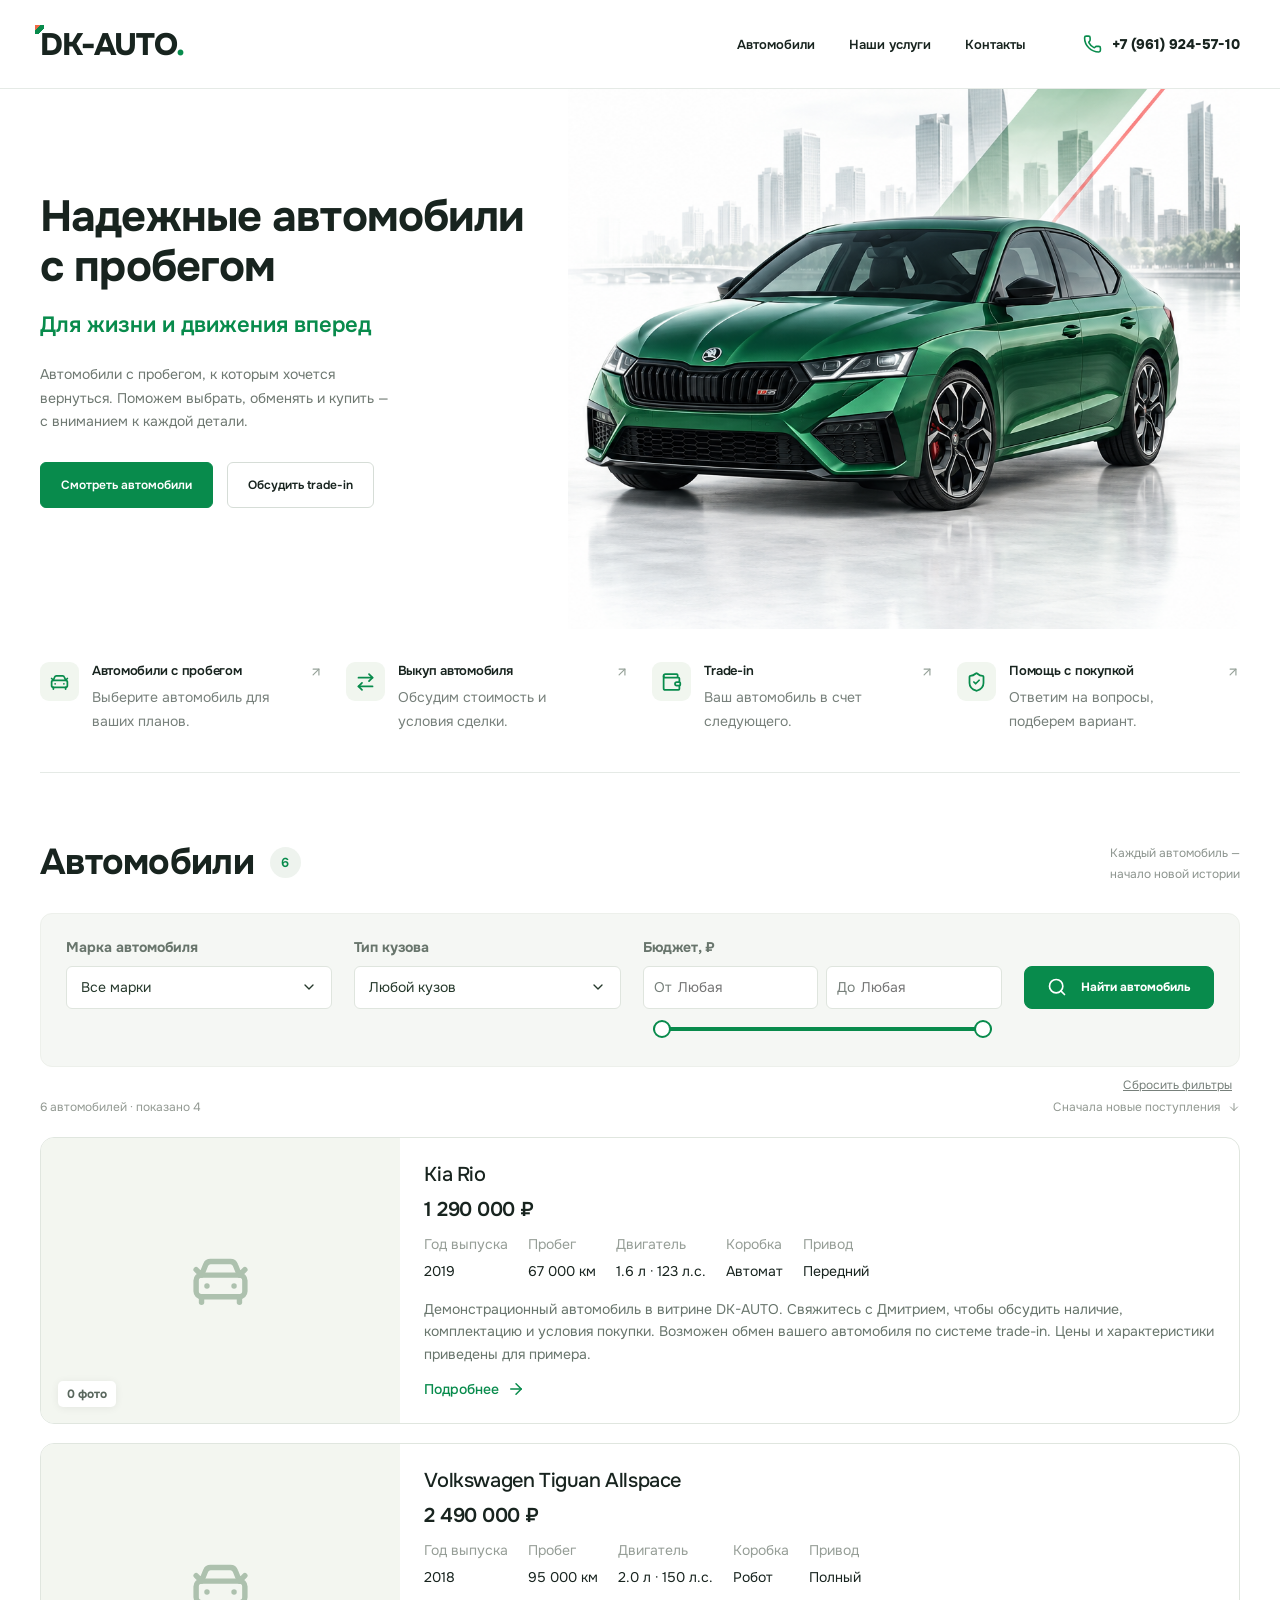
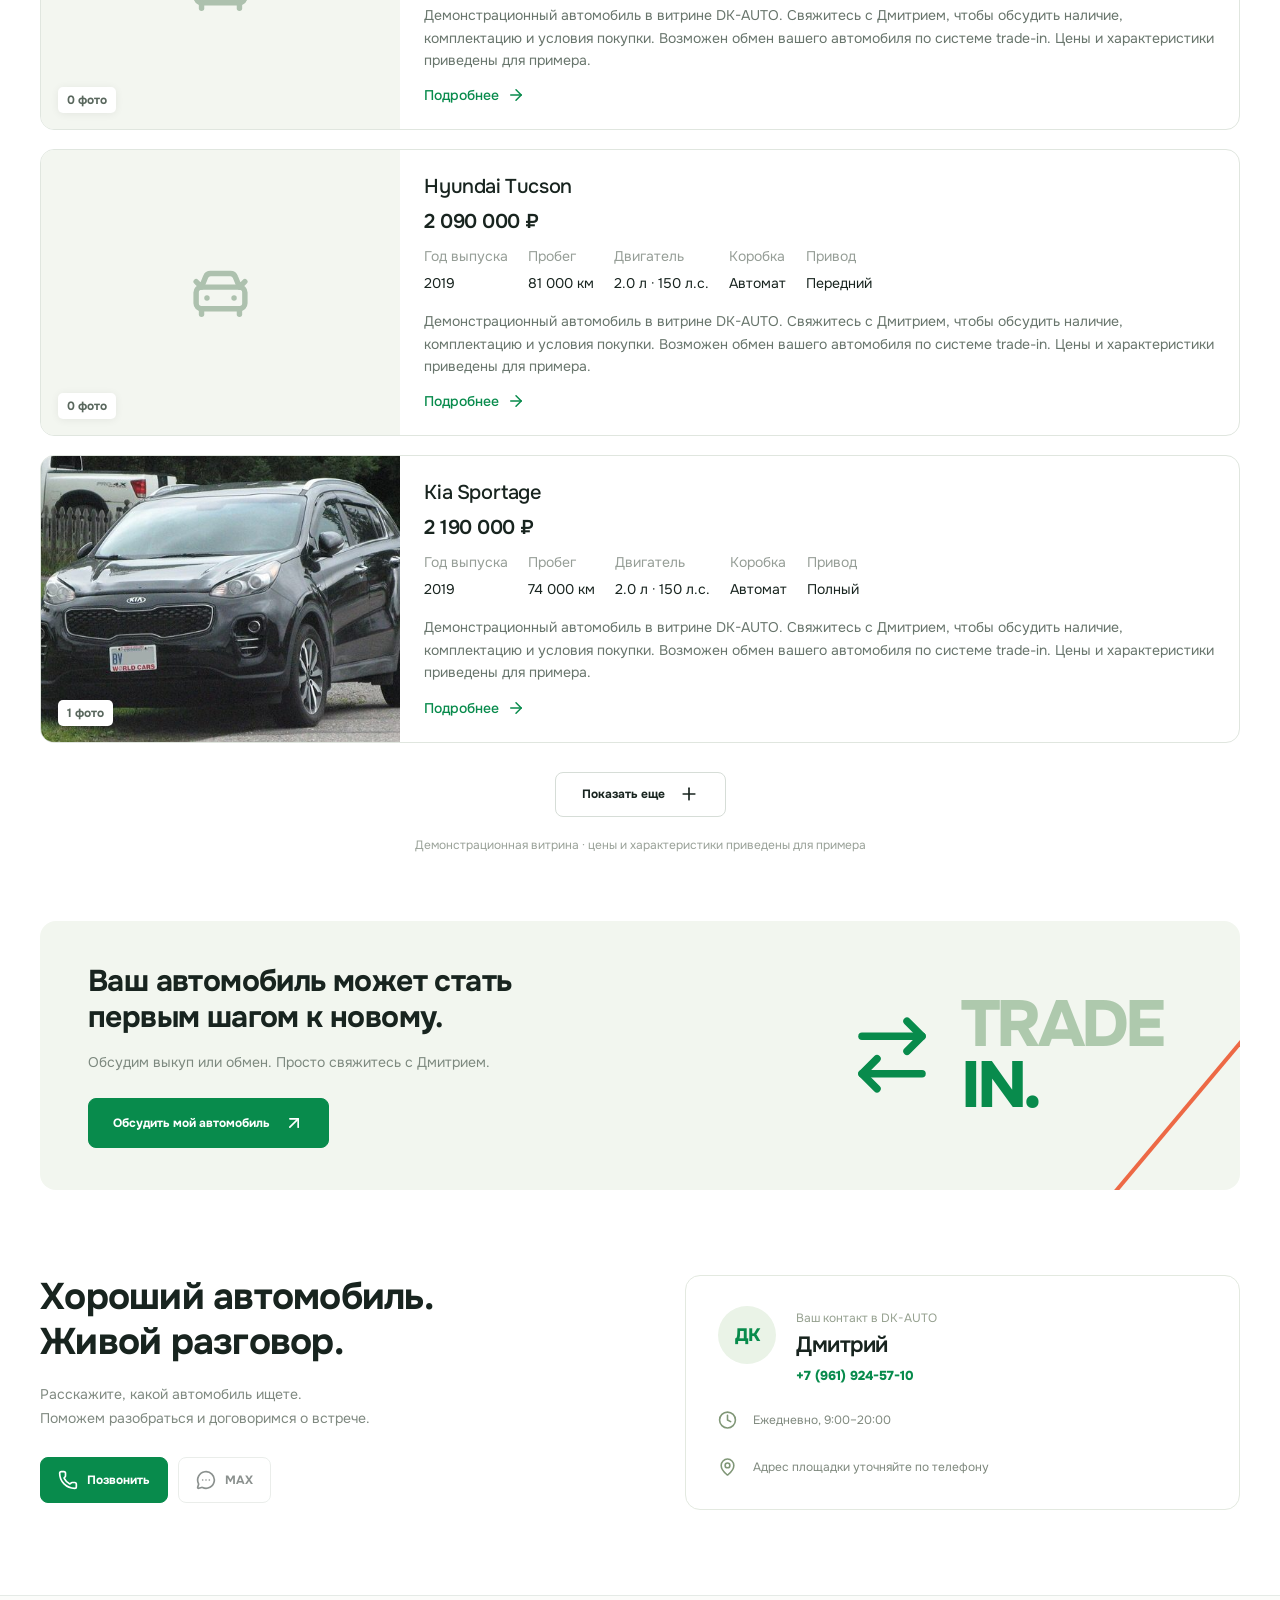
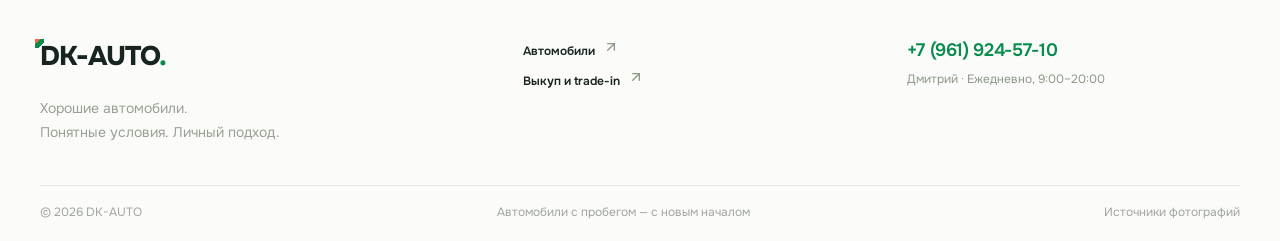
==== index.html @ eaa2db11 "Publish DK-AUTO static MVP" ====
<!doctype html>
<html lang="ru">
<head>
  <meta charset="utf-8"><meta name="viewport" content="width=device-width, initial-scale=1">
  <title>DK-AUTO — автомобили с пробегом</title>
  <meta name="description" content="DK-AUTO: автомобили с пробегом, выкуп и trade-in. Фотографии, характеристики и прямой контакт с продавцом.">
  
  <link rel="stylesheet" href="./static_css_site.css">
  <link rel="icon" href="./static_images_favicon.svg" type="image/svg+xml">
  <script src="./static_js_data.js"></script><script src="./static_js_app.js" defer></script>
</head>
<body>
  <header class="header"><div class="container header-inner">
    <a class="logo" href="./" aria-label="DK-AUTO — главная"><span class="logo-mark"></span>DK-AUTO<span class="logo-dot">.</span></a>
    <nav class="desktop-nav" aria-label="Основное меню"><a href="./#catalog">Автомобили</a><a href="./#services">Наши услуги</a><a href="./#contacts">Контакты</a></nav>
    <a class="header-phone" href="tel:+79619245710"><span data-icon="phone"></span><span>+7 (961) 924-57-10</span></a>
    <button class="icon-button menu-toggle" aria-label="Открыть меню" aria-expanded="false"><span data-icon="menu"></span></button>
  </div><nav class="mobile-nav" hidden><a href="./#catalog">Автомобили</a><a href="./#services">Наши услуги</a><a href="./#contacts">Контакты</a></nav></header>
  <div id="staff-bar"></div>
  <main id="app" aria-live="polite">
    <div class="loading-screen"><span class="spinner"></span>Подготавливаем витрину…</div>
  </main>
  
  <script id="page-state" type="application/json">{"unavailable": false}</script>
  <footer class="footer"><div class="container footer-top"><div><a class="logo" href="./"><span class="logo-mark"></span>DK-AUTO<span class="logo-dot">.</span></a><p>Хорошие автомобили.<br>Понятные условия. Личный подход.</p></div><div><a href="./#catalog">Автомобили <span data-icon="upRight"></span></a><a href="./#services">Выкуп и trade-in <span data-icon="upRight"></span></a></div><div><a class="footer-phone" href="tel:+79619245710">+7 (961) 924-57-10</a><span>Дмитрий · Ежедневно, 9:00–20:00</span></div></div><div class="container footer-bottom"><span>© 2026 DK-AUTO</span><span>Автомобили с пробегом — с новым началом</span><a href="./credits.html">Источники фотографий</a></div></footer>
  <dialog id="lightbox" aria-label="Просмотр фотографий"><button class="lightbox-close icon-button" aria-label="Закрыть"><span data-icon="close"></span></button><button class="lightbox-prev icon-button" aria-label="Предыдущая фотография"><span data-icon="left"></span></button><img alt="Фотография автомобиля"><button class="lightbox-next icon-button" aria-label="Следующая фотография"><span data-icon="arrow"></span></button><span class="lightbox-counter"></span></dialog>
  <div id="toast" role="status"></div>
</body></html>
---- static_css_site.css ----
@import url("https://fonts.googleapis.com/css2?family=Onest:wght@300;400;500;600;700;800&display=swap");
:root {
  --green: #088b4c;
  --green-dark: #076a3c;
  --ink: #18241f;
  --muted: #77807b;
  --line: #e5eae6;
  --orange: #ed6945;
  --light: #f5f7f4;
  --radius: 16px;
  font-family: Onest, Arial, sans-serif;
  color: var(--ink);
  font-synthesis: none;
}
* {
  box-sizing: border-box;
}
html {
  scroll-behavior: smooth;
  scroll-padding-top: 105px;
}
body {
  margin: 0;
  background: #fff;
}
button,
input,
textarea,
select {
  font: inherit;
}
button,
a,
input,
select,
textarea {
  -webkit-tap-highlight-color: transparent;
}
button {
  cursor: pointer;
}
a {
  color: inherit;
  text-decoration: none;
}
button:disabled {
  opacity: 0.5;
  cursor: not-allowed;
}
button:focus-visible,
a:focus-visible {
  outline: 3px solid #83cea6;
  outline-offset: 4px;
}
input:focus,
textarea:focus,
select:focus {
  outline: 2px solid #9dd2b2;
  outline-offset: 1px;
  border-color: var(--green);
}
img {
  max-width: 100%;
  display: block;
}
svg {
  flex-shrink: 0;
  vertical-align: middle;
}
button {
  border: 0;
  background: none;
  color: inherit;
}
h1,
h2,
h3,
p {
  margin: 0;
}
h1,
h2,
h3 {
  letter-spacing: -0.02em;
}
h1 {
  font-size: 48px;
  line-height: 1.13;
  font-weight: 700;
}
h2 {
  font-size: 36px;
  line-height: 1.2;
  font-weight: 700;
}
h3 {
  font-size: 20px;
  font-weight: 600;
}
em {
  font-style: normal;
  color: var(--green);
}
[hidden] {
  display: none !important;
}
.container {
  width: min(1200px, calc(100% - 80px));
  margin: 0 auto;
}
.header {
  position: sticky;
  top: 0;
  z-index: 30;
  background: rgba(255, 255, 255, 0.96);
  border-bottom: 1px solid var(--line);
  backdrop-filter: blur(16px);
}
.header-inner {
  height: 88px;
  display: flex;
  align-items: center;
  justify-content: space-between;
  gap: 40px;
}
.logo {
  position: relative;
  display: inline-flex;
  align-items: center;
  font-size: 31px;
  font-weight: 800;
  letter-spacing: -1.4px;
  white-space: nowrap;
}
.logo-dot {
  color: var(--green);
}
.logo-mark {
  position: absolute;
  top: 3px;
  left: -3px;
  width: 9px;
  height: 9px;
  background: linear-gradient(
    135deg,
    var(--orange) 0 30%,
    var(--green) 31% 70%,
    transparent 71%
  );
  transform: translate(-2px, -3px);
}
.desktop-nav {
  display: flex;
  gap: 34px;
  margin-left: auto;
  margin-right: 18px;
  font-size: 13px;
  font-weight: 600;
}
.desktop-nav a {
  position: relative;
}
.desktop-nav a:hover {
  color: var(--green);
}
.desktop-nav a:after {
  content: "";
  position: absolute;
  bottom: -12px;
  left: 0;
  width: 0;
  height: 2px;
  background: var(--green);
  transition: width 0.2s;
}
.desktop-nav a:hover:after {
  width: 100%;
}
.header-phone {
  display: flex;
  gap: 10px;
  align-items: center;
  font-size: 14px;
  font-weight: 800;
}
.header-phone svg {
  width: 19px;
  color: var(--green);
}
.menu-toggle {
  display: none;
}
.button {
  display: inline-flex;
  align-items: center;
  justify-content: center;
  gap: 14px;
  min-height: 52px;
  padding: 14px 24px;
  border-radius: 8px;
  background: var(--green);
  color: #fff;
  font-size: 13px;
  font-weight: 700;
  border: 1px solid var(--green);
  transition:
    background 0.2s,
    transform 0.2s;
  white-space: nowrap;
}
.button:hover {
  background: var(--green-dark);
  border-color: var(--green-dark);
  transform: translateY(-1px);
}
.button svg {
  width: 20px;
  height: 20px;
}
.button.secondary {
  background: white;
  border-color: #d6ddd7;
  color: var(--ink);
}
.button.secondary:hover {
  background: #eef5ef;
  border-color: #9db6a5;
}
.button.small {
  min-height: 42px;
  padding: 10px 15px;
  font-size: 12px;
}
.button.full {
  width: 100%;
  margin-top: 12px;
}
.eyebrow {
  display: block;
  font-size: 12px;
  letter-spacing: normal;
  font-weight: 800;
  color: var(--green);
  line-height: 1.5;
}
.hero {
  overflow: hidden;
  background: linear-gradient(105deg, #f7f9f5 0%, #fafbf8 55%, #f0f5ed 100%);
  position: relative;
}
.hero-inner {
  display: grid;
  grid-template-columns: 48% 52%;
  min-height: 580px;
  position: relative;
  align-items: center;
}
.hero-copy {
  padding: 58px 0 54px;
  position: relative;
  z-index: 2;
}
.hero-eyebrow {
  display: flex;
  gap: 9px;
  align-items: center;
  margin-bottom: 26px;
}
.hero-eyebrow i,
.stock-label i,
.staff-identity i {
  width: 6px;
  height: 6px;
  border-radius: 50%;
  background: var(--green);
  display: inline-block;
  box-shadow: 0 0 0 4px #e1eee3;
}
.hero h1 {
  font-size: 64px;
  line-height: 1.08;
  letter-spacing: -0.02em;
  margin-bottom: 25px;
}
.hero-copy > p {
  font-size: 14px;
  line-height: 1.85;
  color: #6e7871;
  max-width: 350px;
}
.hero-actions {
  display: flex;
  align-items: center;
  gap: 25px;
  margin-top: 28px;
}
.text-link {
  font-size: 12px;
  font-weight: 700;
  display: flex;
  gap: 8px;
  align-items: center;
}
.text-link svg {
  width: 18px;
}
.hero-note {
  display: flex;
  align-items: center;
  gap: 9px;
  margin-top: 33px;
  font-size: 12px;
  color: #7b857d;
}
.hero-note svg {
  width: 17px;
  height: 17px;
  color: var(--green);
}
.hero-visual {
  position: relative;
  height: 100%;
  min-width: 0;
}
.hero-stripe {
  position: absolute;
  width: 190px;
  height: 760px;
  background: linear-gradient(180deg, #dae7d5, #c2dac5);
  transform: rotate(39deg);
  right: 98px;
  top: -140px;
}
.hero-outline {
  position: absolute;
  width: 2px;
  height: 770px;
  background: var(--orange);
  transform: rotate(39deg);
  right: 297px;
  top: -138px;
}
.hero-word {
  position: absolute;
  top: 124px;
  left: 38px;
  letter-spacing: -0.06em;
  font-size: 112px;
  font-weight: 800;
  color: rgba(10, 83, 39, 0.055);
}
.hero-car {
  position: absolute;
  width: 770px;
  max-width: none;
  right: -100px;
  top: 100px;
  filter: drop-shadow(0 24px 18px rgba(27, 65, 31, 0.12));
  z-index: 1;
}
.hero-caption {
  position: absolute;
  right: 8px;
  bottom: 50px;
  display: flex;
  align-items: center;
  gap: 12px;
  z-index: 3;
  background: rgba(255, 255, 255, 0.84);
  backdrop-filter: blur(16px);
  padding: 16px 20px;
  border: 1px solid rgba(255, 255, 255, 0.9);
  border-radius: 12px;
  box-shadow: 0 7px 28px #19381907;
}
.hero-caption strong {
  font-size: 12px;
  display: block;
}
.hero-caption small {
  font-size: 12px;
  color: var(--muted);
  display: block;
  margin-top: 4px;
}
.hero-caption-icon {
  display: flex;
  align-items: center;
  justify-content: center;
  width: 35px;
  height: 35px;
  border-radius: 50%;
  background: #edf6ed;
  color: var(--green);
}
.hero-caption-icon svg {
  width: 19px;
}
.services {
  display: grid;
  grid-template-columns: repeat(4, 1fr);
  padding: 33px 0 38px;
  border-bottom: 1px solid var(--line);
  gap: 23px;
}
.service {
  display: flex;
  gap: 13px;
  align-items: flex-start;
}
.service-icon {
  width: 39px;
  height: 39px;
  display: flex;
  align-items: center;
  justify-content: center;
  background: #f1f6ef;
  color: var(--green);
  border-radius: 9px;
  flex-shrink: 0;
}
.service-icon svg {
  width: 21px;
}
.service h3 {
  font-size: 13px;
  letter-spacing: -0.02em;
  line-height: 1.4;
  margin: 0 0 6px;
}
.service p {
  font-size: 12px;
  line-height: 1.75;
  color: var(--muted);
}
.service > svg {
  width: 14px;
  height: 14px;
  margin-left: auto;
  color: #96a299;
  margin-top: 3px;
}
.catalog-section {
  padding: 68px 0 52px;
}
.section-heading {
  display: flex;
  align-items: flex-end;
  justify-content: space-between;
  gap: 25px;
  margin-bottom: 29px;
}
.section-heading .eyebrow {
  margin-bottom: 10px;
}
.section-heading h2 {
  display: flex;
  align-items: center;
  gap: 16px;
}
.count {
  font-size: 13px;
  letter-spacing: 0;
  background: #eef3ee;
  color: var(--green);
  width: 31px;
  height: 31px;
  display: inline-flex;
  align-items: center;
  justify-content: center;
  border-radius: 50%;
  font-weight: 600;
}
.section-note {
  font-size: 12px;
  line-height: 1.7;
  color: #8c948e;
}
.filter-panel {
  display: grid;
  grid-template-columns: 1fr 1fr 1fr auto;
  gap: 22px;
  background: #f5f7f4;
  border: 1px solid #edf0eb;
  border-radius: 12px;
  padding: 23px 25px;
  position: relative;
}
.filter-panel label > span {
  font-size: 12px;
  font-weight: 700;
  display: block;
  margin-bottom: 9px;
  color: #68756c;
}
.filter-panel select {
  width: 100%;
  height: 43px;
  border: 1px solid #dfe5de;
  background: #fff;
  border-radius: 6px;
  padding: 0 12px;
  font-size: 12px;
  color: #26392c;
}
.filter-panel .button {
  align-self: end;
  min-height: 43px;
  padding: 10px 22px;
  font-size: 12px;
}
.filter-reset {
  position: absolute;
  right: 1px;
  bottom: -28px;
  font-size: 12px;
  color: var(--muted);
  text-decoration: underline;
}
.catalog-meta {
  display: flex;
  justify-content: space-between;
  align-items: center;
  margin: 28px 0 18px;
  color: #929992;
  font-size: 12px;
}
.catalog-meta > span:last-child {
  display: flex;
  gap: 8px;
  align-items: center;
}
.catalog-meta svg {
  width: 12px;
  transform: rotate(90deg);
}
.car-list {
  display: flex;
  flex-direction: column;
  gap: 19px;
}
.car-card {
  display: grid;
  grid-template-columns: 39% 61%;
  border: 1px solid #e0e6df;
  border-radius: 14px;
  overflow: hidden;
  background: #fff;
  transition:
    box-shadow 0.2s,
    border 0.2s;
}
.car-card:hover {
  border-color: #c4d2c4;
  box-shadow: 0 8px 30px #1c3a2110;
}
.car-image {
  min-height: 270px;
  position: relative;
  overflow: hidden;
  background: #f1f3ef;
}
.car-image > img {
  width: 100%;
  height: 100%;
  object-fit: cover;
  transition: transform 0.5s;
}
.car-image:hover > img {
  transform: scale(1.035);
}
.photo-count {
  position: absolute;
  left: 17px;
  bottom: 16px;
  padding: 5px 9px;
  border-radius: 5px;
  background: #fff;
  color: #59675d;
  font-size: 12px;
  font-weight: 700;
  box-shadow: 0 1px 8px #0001;
}
.car-info {
  padding: 24px 28px 21px;
}
.car-topline {
  display: flex;
  justify-content: space-between;
  align-items: center;
  margin-bottom: 8px;
}
.car-brand {
  font-size: 12px;
  color: #8a958d;
  font-weight: 700;
  text-transform: uppercase;
  letter-spacing: normal;
}
.stock-label {
  display: inline-flex;
  align-items: center;
  gap: 8px;
  color: var(--green);
  font-size: 12px;
  font-weight: 600;
}
.stock-label i {
  width: 5px;
  height: 5px;
  box-shadow: none;
}
.car-title {
  display: block;
  font-size: 25px;
  letter-spacing: -0.02em;
  line-height: 1.2;
  font-weight: 700;
  margin-bottom: 19px;
}
.car-title:hover {
  color: var(--green);
}
.car-specs {
  display: flex;
  gap: 22px;
  margin-bottom: 17px;
  flex-wrap: wrap;
}
.car-specs small {
  display: block;
  font-size: 12px;
  line-height: 1.4;
  color: #969e97;
  margin-bottom: 5px;
}
.car-specs strong {
  font-size: 12px;
  font-weight: 600;
}
.car-description {
  font-size: 12px;
  line-height: 1.8;
  color: #849087;
  display: -webkit-box;
  -webkit-line-clamp: 2;
  -webkit-box-orient: vertical;
  overflow: hidden;
  min-height: 32px;
}
.car-card-bottom {
  display: flex;
  align-items: center;
  justify-content: space-between;
  padding-top: 19px;
  margin-top: 15px;
  border-top: 1px solid #edf0eb;
}
.car-price {
  font-size: 25px;
  font-weight: 700;
  letter-spacing: -0.025em;
}
.detail-link {
  display: flex;
  gap: 20px;
  align-items: center;
  font-size: 12px;
  font-weight: 700;
  color: var(--green);
}
.detail-link svg {
  width: 18px;
}
.load-more-wrap {
  text-align: center;
  margin-top: 29px;
}
.load-more-wrap .button {
  font-size: 12px;
  padding: 11px 26px;
  min-height: 45px;
}
.demo-note {
  font-size: 12px;
  color: #9aa299;
  text-align: center;
  margin-top: 20px;
}
.buyout-banner {
  background: #f2f6ef;
  border-radius: 16px;
  padding: 42px 48px;
  display: grid;
  grid-template-columns: 1.5fr 1fr;
  position: relative;
  overflow: hidden;
  margin-top: 16px;
  margin-bottom: 85px;
}
.buyout-banner .eyebrow {
  margin-bottom: 13px;
}
.buyout-banner h2 {
  font-size: 30px;
}
.buyout-banner p {
  font-size: 12px;
  color: #7d897f;
  margin: 16px 0 24px;
}
.buyout-banner .button {
  font-size: 12px;
  min-height: 45px;
}
.banner-art {
  position: relative;
  display: flex;
  align-items: center;
  justify-content: flex-end;
  padding-right: 30px;
  gap: 24px;
}
.banner-art > svg {
  width: 90px;
  height: 90px;
  color: var(--green);
  stroke-width: 2;
}
.banner-art > span {
  font-size: 65px;
  font-weight: 800;
  line-height: 0.95;
  letter-spacing: -0.06em;
  color: #aec9ad;
}
.banner-art em {
  color: var(--green);
}
.banner-art:before {
  content: "";
  width: 4px;
  height: 360px;
  position: absolute;
  right: -40px;
  background: var(--orange);
  transform: rotate(40deg);
}
.contact-section {
  display: grid;
  grid-template-columns: 1fr 1fr;
  gap: 90px;
  padding-bottom: 85px;
}
.contact-section .eyebrow {
  margin-bottom: 13px;
}
.contact-section h2 {
  font-size: 37px;
}
.contact-section p {
  font-size: 12px;
  line-height: 1.9;
  color: #7f8980;
  margin: 19px 0 26px;
}
.contact-actions {
  display: flex;
  gap: 10px;
  flex-wrap: wrap;
}
.contact-actions .button {
  padding: 12px 17px;
  min-height: 46px;
  font-size: 12px;
  gap: 9px;
}
.contact-card {
  border: 1px solid #e3e9e0;
  border-radius: 15px;
  padding: 30px 32px;
  display: grid;
  grid-template-columns: 60px 1fr;
  gap: 23px 18px;
  align-self: center;
}
.contact-monogram {
  width: 58px;
  height: 58px;
  background: #eaf3e7;
  color: var(--green);
  border-radius: 50%;
  display: flex;
  align-items: center;
  justify-content: center;
  font-weight: 800;
  font-size: 18px;
}
.contact-card small {
  font-size: 12px;
  color: #95a08f;
}
.contact-card h3 {
  font-size: 22px;
  margin: 4px 0 5px;
}
.contact-card a {
  font-size: 13px;
  font-weight: 800;
  color: var(--green);
}
.contact-info {
  grid-column: 1/-1;
  display: flex;
  align-items: center;
  gap: 16px;
  font-size: 12px;
  line-height: 1.6;
  color: #7f897e;
}
.contact-info svg {
  width: 19px;
  color: #809777;
}
.contact-info:first-of-type {
  border-top: 1px solid var(--line);
  padding-top: 21px;
}
.footer {
  border-top: 1px solid var(--line);
  background: #fbfcfa;
}
.footer-top {
  display: grid;
  grid-template-columns: 1.3fr 1fr 1fr;
  padding-top: 43px;
  padding-bottom: 40px;
  gap: 50px;
}
.footer .logo {
  font-size: 27px;
}
.footer p {
  font-size: 12px;
  line-height: 1.8;
  color: #99a094;
  margin-top: 14px;
}
.footer-top > div {
  display: flex;
  flex-direction: column;
  align-items: flex-start;
  gap: 10px;
}
.footer-top .eyebrow {
  font-size: 12px;
  color: #8d9887;
  margin-bottom: 5px;
}
.footer-top a:not(.logo) {
  font-size: 12px;
  font-weight: 600;
}
.footer-top .footer-phone {
  font-size: 18px !important;
  color: var(--green);
  letter-spacing: -0.02em;
}
.footer-top span:not(.eyebrow, .logo-mark, .logo-dot) {
  font-size: 12px;
  color: #8d9887;
}
.footer-bottom {
  border-top: 1px solid var(--line);
  padding-top: 18px;
  padding-bottom: 21px;
  display: flex;
  justify-content: space-between;
  gap: 20px;
  font-size: 12px;
  color: #a0a69c;
}
.footer-bottom a:hover {
  color: var(--green);
}
.loading-screen {
  min-height: 60vh;
  display: flex;
  justify-content: center;
  align-items: center;
  gap: 15px;
  font-size: 13px;
  color: var(--muted);
}
.spinner {
  width: 22px;
  height: 22px;
  border: 2px solid #d8e7d6;
  border-top-color: var(--green);
  border-radius: 50%;
  animation: spin 1s linear infinite;
}
@keyframes spin {
  to {
    transform: rotate(360deg);
  }
}
.empty-state {
  padding: 110px 0;
  text-align: center;
}
.empty-state > svg {
  width: 60px;
  height: 60px;
  color: #bed2bf;
  margin: 0 auto 25px;
}
.empty-state h1 {
  font-size: 32px;
}
.empty-state p {
  margin: 16px 0 30px;
  color: var(--muted);
  font-size: 13px;
}
.small-empty {
  padding: 65px 20px;
  border: 1px dashed var(--line);
  border-radius: 15px;
}
.small-empty h3 {
  font-size: 22px;
}
.photo-placeholder {
  display: flex;
  flex-direction: column;
  align-items: center;
  justify-content: center;
  height: 100%;
  min-height: 220px;
  color: #adc1ae;
  gap: 15px;
  font-size: 13px;
  background: #f3f6f0;
}
.photo-placeholder svg {
  width: 65px;
  height: 65px;
}
.staff-inner {
  display: flex;
  align-items: center;
  justify-content: space-between;
  gap: 20px;
  padding: 12px 0;
  font-size: 12px;
}
.staff-inner > div {
  display: flex;
  gap: 20px;
  align-items: center;
}
.staff-inner button {
  display: flex;
  align-items: center;
  gap: 5px;
  font-size: 12px;
  font-weight: 700;
}
.staff-inner svg {
  width: 16px;
  height: 16px;
}
.staff-identity {
  display: flex;
  gap: 9px;
  align-items: center;
}
.staff-identity small {
  color: var(--muted);
  margin-left: 5px;
}
#staff-bar:has(.staff-inner) {
  border-bottom: 1px solid #d9e6d6;
  background: #eff6ec;
}
.status-badge {
  position: absolute;
  top: 12px;
  left: 12px;
  background: #fff;
  border-radius: 5px;
  padding: 5px 9px;
  font-size: 12px;
}
.status-badge.draft {
  color: #9a7227;
}
.status-badge.archive {
  color: #777;
}
.card-staff-actions {
  display: flex;
  gap: 20px;
  margin-top: 15px;
  font-size: 12px;
  color: var(--green);
}
.card-staff-actions button {
  padding: 0;
  font-size: 12px;
  color: var(--muted);
}
.staff-page,
.settings-page {
  padding-top: 48px;
  padding-bottom: 70px;
  min-height: 65vh;
}
.tabs {
  display: flex;
  border-bottom: 1px solid var(--line);
  gap: 25px;
  margin: 30px 0 25px;
  overflow: auto;
}
.tabs button {
  font-size: 12px;
  white-space: nowrap;
  padding: 10px 4px 15px;
  position: relative;
  color: var(--muted);
}
.tabs button.active {
  color: var(--green);
  font-weight: 700;
}
.tabs button.active:after {
  content: "";
  position: absolute;
  bottom: 0;
  left: 0;
  right: 0;
  background: var(--green);
  height: 2px;
}
.back-link {
  display: inline-flex;
  align-items: center;
  gap: 10px;
  font-size: 12px;
  color: var(--muted);
  margin-bottom: 24px;
}
.back-link svg {
  transform: rotate(180deg);
  width: 16px;
}
.detail-page {
  padding-top: 35px;
  padding-bottom: 75px;
}
.detail-heading {
  display: flex;
  align-items: center;
  justify-content: space-between;
  gap: 20px;
  margin-bottom: 30px;
}
.detail-heading h1 {
  margin-top: 8px;
  font-size: 40px;
}
.detail-grid {
  display: grid;
  grid-template-columns: minmax(0, 1.5fr) minmax(300px, 1fr);
  gap: 35px;
}
.gallery-main {
  border-radius: 13px;
  overflow: hidden;
  background: #f4f6f2;
}
.gallery-main button {
  width: 100%;
  padding: 0;
  position: relative;
}
.gallery-main img {
  width: 100%;
  aspect-ratio: 4/3;
  object-fit: cover;
}
.gallery-main button > span {
  position: absolute;
  bottom: 18px;
  left: 18px;
  background: #fff;
  padding: 10px 13px;
  border-radius: 5px;
  font-size: 12px;
  display: flex;
  align-items: center;
  gap: 8px;
  box-shadow: 0 3px 15px #0002;
}
.gallery-main svg {
  width: 16px;
}
.gallery-thumbs {
  display: flex;
  gap: 10px;
  overflow: auto;
  padding: 13px 0;
}
.gallery-thumbs button {
  width: 90px;
  height: 66px;
  padding: 3px;
  border: 1px solid transparent;
  border-radius: 7px;
  flex-shrink: 0;
}
.gallery-thumbs button.active {
  border-color: var(--green);
}
.gallery-thumbs img {
  width: 100%;
  height: 100%;
  object-fit: cover;
  border-radius: 4px;
}
.detail-summary {
  border: 1px solid var(--line);
  border-radius: 14px;
  padding: 28px;
  position: sticky;
  top: 112px;
}
.detail-price {
  font-size: 38px;
  font-weight: 600;
  letter-spacing: -0.04em;
  display: block;
  margin: 11px 0 26px;
}
.detail-contact {
  background: #f4f7f0;
  border-radius: 9px;
  padding: 19px;
  margin-bottom: 27px;
}
.detail-contact p {
  font-size: 13px;
  font-weight: 800;
  margin-bottom: 6px;
}
.detail-contact > span {
  font-size: 12px;
  color: var(--muted);
}
.detail-contact > div {
  display: flex;
  gap: 8px;
  flex-wrap: wrap;
  margin-top: 17px;
}
.detail-contact .messenger {
  padding: 10px;
}
.detail-contact .messenger span {
  display: none;
}
.detail-summary h3 {
  font-size: 18px;
}
.spec-table {
  margin: 13px 0 0;
}
.spec-table > div {
  display: flex;
  justify-content: space-between;
  gap: 20px;
  border-bottom: 1px solid #eef1ea;
  padding: 13px 0;
  font-size: 12px;
  line-height: 1.6;
}
.spec-table dt {
  color: var(--muted);
}
.spec-table dd {
  margin: 0;
  font-weight: 600;
  text-align: right;
}
.private-label {
  display: block;
  color: var(--orange);
  font-size: 12px;
}
.detail-block {
  margin-top: 32px;
}
.detail-block h2 {
  font-size: 24px;
  margin-bottom: 16px;
}
.detail-block p {
  font-size: 13px;
  color: #6f7b71;
  line-height: 1.9;
}
.multiline {
  white-space: pre-line;
}
.video-frame {
  width: 100%;
  aspect-ratio: 16/9;
  border: 0;
  border-radius: 12px;
  margin: 12px 0;
}
.detail-staff {
  display: flex;
  flex-direction: column;
  gap: 12px;
  margin-top: 24px;
}
.detail-staff .button {
  font-size: 12px;
  padding: 12px;
}
.mobile-contact-bar {
  display: none;
}
.initial-detail {
  padding: 45px 0;
}
.initial-detail p {
  margin: 25px 0;
}
.login-page {
  display: grid;
  grid-template-columns: 1.3fr 1fr;
  gap: 90px;
  align-items: center;
  min-height: 650px;
  padding-top: 50px;
  padding-bottom: 70px;
}
.login-intro h1 {
  font-size: 43px;
  margin: 18px 0 25px;
}
.login-intro p {
  color: var(--muted);
  font-size: 13px;
  line-height: 1.9;
  max-width: 360px;
}
.panel {
  border: 1px solid var(--line);
  border-radius: 14px;
  padding: 28px;
  background: #fff;
}
.panel h2 {
  font-size: 23px;
  margin-bottom: 21px;
}
.panel h3 {
  margin-bottom: 15px;
}
.panel > p,
.muted {
  color: var(--muted);
  font-size: 12px;
  line-height: 1.8;
}
.panel label,
.login-form label {
  display: block;
  font-size: 12px;
  font-weight: 600;
  margin-bottom: 19px;
  color: #5c6c60;
}
.panel input:not([type="checkbox"], [type="file"], [type="hidden"]),
.panel select,
.panel textarea {
  display: block;
  width: 100%;
  padding: 13px 14px;
  background: #fcfdfb;
  border: 1px solid #dce4d9;
  border-radius: 7px;
  font-size: 13px;
  color: var(--ink);
  margin-top: 8px;
  min-height: 45px;
}
.panel textarea {
  resize: vertical;
  line-height: 1.7;
}
.form-symbol {
  display: inline-flex;
  width: 44px;
  height: 44px;
  background: #eef5e9;
  align-items: center;
  justify-content: center;
  border-radius: 10px;
  color: var(--green);
  margin-bottom: 23px;
}
.login-form > p {
  font-size: 12px;
  line-height: 1.8;
  color: var(--muted);
  margin-bottom: 25px;
}
.login-form .button {
  width: 100%;
}
.login-form .back-link {
  display: flex;
  justify-content: center;
  margin: 23px 0 0;
}
.form-error {
  font-size: 12px !important;
  line-height: 1.8 !important;
  color: #bb4331 !important;
  margin-top: 15px !important;
  white-space: pre-line;
}
.form-error:empty {
  display: none;
}
.editor-page {
  padding-top: 30px;
  padding-bottom: 75px;
}
.editor-heading {
  display: flex;
  justify-content: space-between;
  gap: 20px;
  align-items: center;
  margin-bottom: 30px;
}
.editor-heading h1 {
  font-size: 35px;
  margin-top: 7px;
}
.editor-grid {
  display: grid;
  grid-template-columns: minmax(0, 2.2fr) minmax(280px, 1fr);
  gap: 25px;
}
.editor-grid > div > .panel {
  margin-bottom: 22px;
}
.editor-sidebar {
  align-self: start;
  position: sticky;
  top: 110px;
}
.editor-sidebar h3 {
  margin-top: 12px;
}
.editor-sidebar p {
  font-size: 12px;
  line-height: 1.9;
  color: var(--muted);
  margin-bottom: 9px;
}
.save-state {
  font-size: 12px;
  display: flex;
  align-items: center;
  gap: 7px;
  white-space: nowrap;
}
.save-state svg {
  width: 16px;
}
.save-state.saved {
  color: var(--green);
}
.save-state.saving,
.save-state.pending {
  color: #a18232;
}
.save-state.failed {
  color: #b13d2d;
  cursor: pointer;
  text-decoration: underline;
}
.required {
  color: var(--orange);
  margin-left: 3px;
}
.panel-heading {
  display: flex;
  justify-content: space-between;
  align-items: center;
  gap: 15px;
  margin-bottom: 20px;
}
.panel-heading h2 {
  margin: 0;
}
.panel-heading > span {
  font-size: 12px;
  color: var(--muted);
}
.upload-area {
  padding: 30px !important;
  border: 1px dashed #bfd3b8;
  border-radius: 9px;
  text-align: center;
  background: #f7faf4;
  cursor: pointer;
  position: relative;
  display: flex !important;
  flex-direction: column;
  align-items: center;
  gap: 9px;
}
.upload-area svg {
  color: var(--green);
}
.upload-area strong {
  font-size: 13px;
}
.upload-area span {
  font-size: 12px;
  color: var(--muted);
}
.upload-area input {
  position: absolute;
  inset: 0;
  opacity: 0;
  cursor: pointer;
  width: 100%;
  height: 100%;
}
.editor-photos {
  display: grid;
  grid-template-columns: repeat(3, 1fr);
  gap: 13px;
}
.editor-photo {
  border: 1px solid var(--line);
  border-radius: 8px;
  overflow: hidden;
}
.editor-photo img {
  width: 100%;
  aspect-ratio: 4/3;
  object-fit: cover;
}
.photo-main {
  width: 100%;
  padding: 8px 4px;
  font-size: 12px;
  color: var(--muted);
}
.photo-main.active {
  background: #eaf4e6;
  color: var(--green);
  font-weight: 700;
}
.photo-controls {
  display: flex;
  justify-content: space-between;
  border-top: 1px solid var(--line);
}
.photo-controls button {
  padding: 9px 6px;
  font-size: 12px;
}
.photo-controls button:last-child {
  color: #a3594c;
}
.characteristic-fields {
  display: grid;
  grid-template-columns: 1fr 1fr;
  gap: 0 25px;
}
.characteristic-field {
  position: relative;
  border-bottom: 1px solid #f0f2ed;
  margin-bottom: 18px;
  padding-bottom: 9px;
}
.characteristic-field > label:first-child {
  margin-bottom: 12px;
}
.visibility-toggle {
  display: flex !important;
  align-items: center;
  gap: 7px;
  font-size: 12px !important;
  color: var(--muted) !important;
  margin-bottom: 9px !important;
  font-weight: 400 !important;
}
.visibility-toggle input {
  accent-color: var(--green);
  width: 14px;
  height: 14px;
}
.remove-characteristic {
  position: absolute;
  right: 0;
  top: -5px;
  color: #96a18f;
  font-size: 20px;
  padding: 0 3px;
}
.add-characteristic {
  display: flex;
  gap: 12px;
  align-items: center;
}
.add-characteristic select {
  margin-top: 0 !important;
}
.add-characteristic .button {
  font-size: 12px;
  min-height: 45px;
  padding: 10px 14px;
}
.text-button {
  display: block;
  text-align: center;
  padding: 14px 0;
  width: 100%;
  font-size: 12px;
  color: var(--muted);
}
.danger {
  color: #b3493b;
}
.editor-tip {
  display: flex;
  gap: 10px;
  padding: 21px 10px;
}
.editor-tip svg {
  width: 20px;
  color: #86a273;
}
.editor-tip p {
  font-size: 12px;
  line-height: 1.9;
}
.settings-page h1 {
  font-size: 38px;
}
.settings-tab {
  max-width: 900px;
}
.form-grid {
  display: grid;
  grid-template-columns: 1fr 1fr;
  gap: 0 25px;
}
.service-edit {
  display: grid;
  grid-template-columns: 1fr 1.5fr;
  gap: 20px;
}
.settings-row {
  display: flex;
  justify-content: space-between;
  align-items: center;
  border-bottom: 1px solid var(--line);
  padding: 14px 0;
  gap: 20px;
}
.settings-row strong {
  display: block;
  font-size: 13px;
}
.settings-row small {
  display: block;
  font-size: 12px;
  color: var(--muted);
  margin-top: 5px;
}
.subform {
  background: #f8faf5;
  margin-top: 25px;
  padding: 24px;
  border-radius: 10px;
}
.checkbox-label {
  display: flex !important;
  align-items: center;
  gap: 9px;
}
.checkbox-label input {
  accent-color: var(--green);
}
.credit-row {
  padding: 20px 0;
  border-bottom: 1px solid var(--line);
  overflow-wrap: anywhere;
  font-size: 12px;
}
.credit-row a {
  color: var(--green);
}
.credit-row p {
  margin: 10px 0;
  color: var(--muted);
}
.credit-row small {
  font-size: 12px;
  color: var(--muted);
}
.settings-page > p {
  font-size: 13px;
  line-height: 1.8;
  max-width: 800px;
  margin: 25px 0;
}
#lightbox {
  position: fixed;
  inset: 0;
  max-width: 100vw;
  max-height: 100dvh;
  width: 100vw;
  height: 100dvh;
  background: rgba(10, 18, 13, 0.96);
  border: 0;
  padding: 65px 80px;
  color: #fff;
}
#lightbox::backdrop {
  background: #000d;
}
#lightbox[open] {
  display: flex;
  align-items: center;
  justify-content: center;
}
#lightbox img {
  max-width: 100%;
  max-height: calc(100dvh - 130px);
  object-fit: contain;
}
.icon-button {
  display: flex;
  align-items: center;
  justify-content: center;
  width: 42px;
  height: 42px;
}
.lightbox-close {
  position: absolute;
  right: 20px;
  top: 15px;
  font-size: 32px;
}
.lightbox-prev {
  position: absolute;
  left: 15px;
  font-size: 28px;
}
.lightbox-next {
  position: absolute;
  right: 15px;
  font-size: 28px;
}
.lightbox-counter {
  position: absolute;
  bottom: 23px;
  left: 0;
  width: 100%;
  text-align: center;
  font-size: 12px;
}
#toast {
  position: fixed;
  bottom: 25px;
  left: 50%;
  transform: translate(-50%, 20px);
  background: #163d26;
  color: white;
  box-shadow: 0 6px 30px #0002;
  border-radius: 9px;
  padding: 14px 22px;
  z-index: 100;
  font-size: 12px;
  max-width: 90%;
  opacity: 0;
  pointer-events: none;
  transition: 0.2s;
}
#toast.visible {
  opacity: 1;
  transform: translate(-50%, 0);
}
#toast.error {
  background: #843d32;
}
@media (min-width: 1500px) {
  .hero-car {
    width: 820px;
    right: -140px;
    top: 75px;
  }
}
@media (max-width: 1100px) {
  .container {
    width: calc(100% - 48px);
  }
  .header-inner {
    gap: 20px;
  }
  .desktop-nav {
    gap: 23px;
    margin-right: 0;
  }
  .hero h1 {
    font-size: 55px;
  }
  .hero-inner {
    min-height: 540px;
  }
  .hero-car {
    width: 680px;
    right: -115px;
    top: 105px;
  }
  .hero-actions {
    gap: 16px;
  }
  .hero-actions .button {
    padding: 13px 17px;
    font-size: 12px;
  }
  .hero-caption {
    right: 0;
    bottom: 40px;
  }
  .hero-stripe {
    right: 55px;
  }
  .hero-outline {
    right: 254px;
  }
  .services {
    gap: 17px;
  }
  .service {
    gap: 9px;
  }
  .service > svg {
    display: none;
  }
  .car-specs {
    gap: 15px;
  }
  .car-info {
    padding: 22px;
  }
  .car-image {
    min-height: 250px;
  }
  .car-title {
    font-size: 23px;
  }
  .filter-panel {
    gap: 13px;
    padding: 20px;
  }
  .filter-panel .button {
    padding: 10px 15px;
  }
  .contact-section {
    gap: 40px;
  }
  .hero-copy > p {
    max-width: 310px;
  }
  .detail-grid {
    gap: 23px;
  }
  .detail-summary {
    padding: 23px;
  }
  .detail-price {
    font-size: 32px;
  }
}
@media (max-width: 800px) {
  .container {
    width: calc(100% - 36px);
  }
  .header-inner {
    height: 73px;
    gap: 14px;
  }
  .logo {
    font-size: 27px;
  }
  .desktop-nav {
    display: none;
  }
  .header-phone {
    margin-left: auto;
    font-size: 12px;
    gap: 7px;
  }
  .header-phone svg {
    width: 17px;
  }
  .menu-toggle {
    display: flex;
    width: 30px;
  }
  .mobile-nav {
    border-top: 1px solid var(--line);
    padding: 15px 20px;
    display: flex;
    gap: 25px;
    font-size: 12px;
  }
  .hero-inner {
    grid-template-columns: 1fr;
    min-height: 0;
  }
  .hero-copy {
    padding: 43px 0 0;
  }
  .hero h1 {
    font-size: 54px;
    max-width: 550px;
  }
  .hero h1 br:nth-of-type(1) {
    display: none;
  }
  .hero-copy > p {
    max-width: 440px;
    font-size: 12px;
  }
  .hero-eyebrow {
    margin-bottom: 20px;
    font-size: 12px;
  }
  .hero-actions {
    margin-top: 23px;
  }
  .hero-note {
    margin-top: 25px;
  }
  .hero-visual {
    height: 345px;
    margin-top: 0;
  }
  .hero-car {
    width: 620px;
    right: -45px;
    top: -21px;
  }
  .hero-stripe {
    height: 650px;
    width: 125px;
    right: 125px;
    top: -270px;
  }
  .hero-outline {
    height: 620px;
    right: 280px;
    top: -260px;
  }
  .hero-word {
    font-size: 90px;
    top: 70px;
    left: 30px;
  }
  .hero-caption {
    bottom: 23px;
    right: 0;
    padding: 12px 16px;
  }
  .services {
    grid-template-columns: 1fr 1fr;
    padding: 29px 0;
    gap: 26px;
  }
  .service h3 {
    font-size: 13px;
  }
  .service p {
    font-size: 12px;
  }
  .service-icon {
    width: 39px;
  }
  .catalog-section {
    padding-top: 47px;
  }
  .section-heading h2 {
    font-size: 28px;
  }
  .section-note {
    display: none;
  }
  .filter-panel {
    grid-template-columns: 1fr 1fr;
    gap: 15px;
    padding: 20px;
  }
  .filter-panel .button {
    height: 43px;
  }
  .catalog-meta {
    font-size: 12px;
  }
  .car-card {
    grid-template-columns: 40% 60%;
  }
  .car-info {
    padding: 19px;
  }
  .car-title {
    font-size: 21px;
  }
  .car-specs {
    gap: 15px;
    margin-bottom: 12px;
  }
  .car-specs small {
    font-size: 12px;
  }
  .car-specs strong {
    font-size: 12px;
  }
  .car-specs > div:nth-child(5) {
    display: none;
  }
  .car-price {
    font-size: 22px;
  }
  .car-description {
    font-size: 12px;
  }
  .car-card-bottom {
    margin-top: 10px;
    padding-top: 14px;
  }
  .detail-link {
    gap: 10px;
    font-size: 12px;
  }
  .car-image {
    min-height: 270px;
  }
  .buyout-banner {
    padding: 32px;
    grid-template-columns: 1.6fr 1fr;
    margin-bottom: 55px;
  }
  .buyout-banner h2 {
    font-size: 26px;
  }
  .banner-art {
    padding-right: 0;
    gap: 12px;
  }
  .banner-art > svg {
    width: 55px;
  }
  .banner-art > span {
    font-size: 45px;
  }
  .contact-section {
    gap: 30px;
    padding-bottom: 50px;
  }
  .contact-section h2 {
    font-size: 30px;
  }
  .contact-card {
    padding: 23px;
    gap: 17px 13px;
    grid-template-columns: 45px 1fr;
  }
  .contact-monogram {
    width: 45px;
    height: 45px;
    font-size: 14px;
  }
  .contact-card h3 {
    font-size: 20px;
  }
  .contact-card a {
    font-size: 12px;
  }
  .contact-actions .messenger span {
    display: none;
  }
  .footer-top {
    gap: 25px;
  }
  .footer-bottom {
    flex-wrap: wrap;
    gap: 14px;
  }
  .footer-bottom > span:nth-child(2) {
    display: none;
  }
  .staff-inner {
    flex-wrap: wrap;
    gap: 13px;
  }
  .staff-inner > div {
    gap: 16px;
    flex-wrap: wrap;
  }
  .detail-grid {
    grid-template-columns: 1fr;
  }
  .detail-summary {
    position: static;
  }
  .detail-grid > aside {
    grid-row: 1;
  }
  .detail-contact > div {
    flex-wrap: nowrap;
  }
  .detail-contact .messenger span {
    display: inline;
  }
  .detail-summary {
    padding: 22px;
  }
  .detail-summary .spec-table {
    display: grid;
    grid-template-columns: 1fr 1fr;
    gap: 0 22px;
  }
  .detail-contact {
    margin-bottom: 19px;
  }
  .detail-heading h1 {
    font-size: 32px;
  }
  .detail-price {
    font-size: 35px;
  }
  .detail-summary h3 {
    font-size: 17px;
  }
  .detail-staff {
    flex-direction: row;
  }
  .login-page {
    grid-template-columns: 1fr 1fr;
    gap: 35px;
    min-height: 590px;
  }
  .login-intro h1 {
    font-size: 32px;
  }
  .login-form {
    padding: 23px;
  }
  .login-form h2 {
    font-size: 22px;
  }
  .editor-grid {
    grid-template-columns: 1fr;
  }
  .editor-sidebar {
    position: static;
  }
  .editor-heading h1 {
    font-size: 30px;
  }
  .editor-sidebar .panel {
    display: flex;
    flex-wrap: wrap;
    gap: 10px;
  }
  .editor-sidebar .panel > * {
    flex-basis: 100%;
  }
  .editor-sidebar .panel > .button {
    flex-basis: calc(50% - 5px);
  }
  .editor-sidebar .panel > .text-button {
    flex-basis: calc(50% - 5px);
  }
  .editor-tip {
    max-width: 600px;
  }
  .staff-page h1 {
    font-size: 35px;
  }
}
@media (max-width: 520px) {
  .container {
    width: calc(100% - 32px);
  }
  .header-inner {
    height: 67px;
  }
  .logo {
    font-size: 25px;
  }
  .header-phone {
    font-size: 12px;
  }
  .header-phone svg {
    display: none;
  }
  .hero-copy {
    padding-top: 32px;
  }
  .hero h1 {
    font-size: 44px;
    line-height: 1.12;
    margin-bottom: 18px;
  }
  .hero h1 br:nth-of-type(1) {
    display: block;
  }
  .hero-copy > p {
    font-size: 12px;
    max-width: 310px;
    line-height: 1.9;
  }
  .hero-actions {
    gap: 16px;
  }
  .hero-actions .button {
    font-size: 12px;
    min-height: 45px;
    padding: 11px 14px;
    gap: 10px;
  }
  .hero-actions .text-link {
    font-size: 12px;
    gap: 4px;
  }
  .hero-actions .text-link svg {
    width: 15px;
  }
  .hero-note {
    margin-top: 20px;
    font-size: 12px;
  }
  .hero-visual {
    height: 270px;
    margin-top: 8px;
  }
  .hero-car {
    width: 460px;
    right: -51px;
    top: -16px;
  }
  .hero-word {
    font-size: 64px;
    top: 40px;
    left: 15px;
  }
  .hero-stripe {
    width: 100px;
    right: 77px;
    top: -273px;
  }
  .hero-outline {
    right: 218px;
    top: -285px;
  }
  .hero-caption {
    padding: 10px 13px;
    bottom: 17px;
    border-radius: 8px;
  }
  .hero-caption strong {
    font-size: 12px;
  }
  .hero-caption small {
    font-size: 12px;
  }
  .hero-caption-icon {
    width: 29px;
    height: 29px;
  }
  .hero-caption-icon svg {
    width: 17px;
  }
  .services {
    gap: 23px 14px;
    padding: 25px 0;
  }
  .service {
    gap: 9px;
  }
  .service-icon {
    width: 32px;
    height: 32px;
    border-radius: 7px;
  }
  .service-icon svg {
    width: 18px;
  }
  .service h3 {
    font-size: 12px;
  }
  .service p {
    font-size: 12px;
    line-height: 1.7;
  }
  .catalog-section {
    padding-top: 36px;
    padding-bottom: 30px;
  }
  .section-heading {
    margin-bottom: 23px;
  }
  .section-heading h2 {
    font-size: 25px;
    gap: 10px;
    letter-spacing: -0.02em;
  }
  .section-heading .eyebrow {
    font-size: 12px;
    margin-bottom: 8px;
  }
  .count {
    width: 25px;
    height: 25px;
    font-size: 12px;
  }
  .filter-panel {
    padding: 16px;
    gap: 13px 12px;
  }
  .filter-panel label > span {
    font-size: 12px;
    margin-bottom: 7px;
  }
  .filter-panel select {
    height: 40px;
    font-size: 12px;
    padding: 0 8px;
  }
  .filter-panel .button {
    font-size: 12px;
    min-height: 40px;
    height: 40px;
    padding: 10px 9px;
    gap: 6px;
  }
  .filter-panel .button svg {
    width: 15px;
  }
  .filter-reset {
    bottom: -24px;
    font-size: 12px;
  }
  .catalog-meta {
    margin-top: 30px;
    gap: 10px;
    font-size: 12px;
  }
  .catalog-meta svg {
    display: none;
  }
  .car-card {
    grid-template-columns: 1fr;
    border-radius: 12px;
  }
  .car-image {
    height: 220px;
    min-height: 0;
  }
  .car-image > img {
    object-fit: cover;
  }
  .car-info {
    padding: 20px;
  }
  .car-title {
    font-size: 25px;
    margin-bottom: 17px;
  }
  .car-specs {
    gap: 20px;
    flex-wrap: wrap;
  }
  .car-specs > div:nth-child(5) {
    display: block;
  }
  .car-specs small {
    font-size: 12px;
  }
  .car-specs strong {
    font-size: 12px;
  }
  .car-description {
    font-size: 12px;
    line-height: 1.8;
    margin-top: 15px;
    min-height: 0;
  }
  .car-card-bottom {
    padding-top: 16px;
    margin-top: 15px;
  }
  .car-price {
    font-size: 25px;
  }
  .detail-link {
    font-size: 12px;
  }
  .car-list {
    gap: 18px;
  }
  .demo-note {
    font-size: 12px;
    line-height: 1.7;
  }
  .buyout-banner {
    padding: 27px 23px;
    grid-template-columns: 1fr;
    margin-top: 10px;
    margin-bottom: 44px;
  }
  .buyout-banner .eyebrow {
    font-size: 12px;
  }
  .buyout-banner h2 {
    font-size: 26px;
  }
  .buyout-banner p {
    font-size: 12px;
    line-height: 1.9;
    max-width: 270px;
  }
  .buyout-banner .button {
    font-size: 12px;
    padding: 11px 13px;
  }
  .banner-art {
    position: absolute;
    right: -25px;
    bottom: -15px;
    opacity: 0.15;
    pointer-events: none;
  }
  .banner-art > span {
    font-size: 95px;
  }
  .banner-art > svg {
    display: none;
  }
  .contact-section {
    grid-template-columns: 1fr;
    gap: 27px;
    padding-bottom: 42px;
  }
  .contact-section h2 {
    font-size: 32px;
  }
  .contact-section .eyebrow {
    font-size: 12px;
  }
  .contact-section p {
    font-size: 12px;
    margin: 16px 0 23px;
  }
  .contact-actions .button {
    font-size: 12px;
    padding: 12px 15px;
  }
  .contact-actions .messenger span {
    display: block;
  }
  .contact-card {
    padding: 25px;
    grid-template-columns: 52px 1fr;
    gap: 21px 17px;
  }
  .contact-monogram {
    width: 52px;
    height: 52px;
    font-size: 17px;
  }
  .contact-card small {
    font-size: 12px;
  }
  .contact-card h3 {
    font-size: 22px;
  }
  .contact-card a {
    font-size: 13px;
  }
  .contact-info {
    font-size: 12px;
  }
  .footer-top {
    grid-template-columns: 1fr 1fr;
    padding: 30px 0;
    gap: 25px;
  }
  .footer-top > div:first-child {
    grid-column: 1/-1;
  }
  .footer-top > div:first-child p {
    margin-top: 0;
  }
  .footer .logo {
    font-size: 26px;
  }
  .footer-top .footer-phone {
    font-size: 14px !important;
  }
  .footer-top a:not(.logo) {
    font-size: 12px;
  }
  .footer-top span:not(.eyebrow, .logo-mark, .logo-dot) {
    font-size: 12px;
  }
  .footer-bottom {
    font-size: 12px;
    padding-bottom: 23px;
    gap: 13px;
  }
  .footer-bottom > span:first-child {
    margin-right: auto;
  }
  .staff-inner {
    font-size: 12px;
    padding: 12px 0;
    gap: 15px;
  }
  .staff-identity small {
    font-size: 12px;
  }
  .staff-inner > div {
    gap: 15px;
  }
  .staff-inner button,
  .staff-inner a {
    font-size: 12px;
  }
  .staff-page,
  .settings-page {
    padding-top: 30px;
  }
  .staff-page .section-heading {
    align-items: flex-start;
    flex-direction: column;
  }
  .staff-page h1 {
    font-size: 31px;
  }
  .staff-page .button {
    font-size: 12px;
    min-height: 43px;
    padding: 10px 15px;
  }
  .detail-page {
    padding-top: 24px;
    padding-bottom: 35px;
  }
  .detail-heading {
    align-items: flex-start;
    gap: 10px;
  }
  .detail-heading h1 {
    font-size: 28px;
  }
  .detail-heading .stock-label {
    margin-top: 6px;
    white-space: nowrap;
    font-size: 12px;
  }
  .detail-summary .spec-table {
    display: block;
  }
  .detail-summary {
    padding: 22px;
  }
  .detail-price {
    font-size: 34px;
    margin-bottom: 20px;
  }
  .detail-contact .messenger span {
    display: none;
  }
  .detail-grid {
    gap: 24px;
  }
  .gallery-main img {
    aspect-ratio: 4/3;
  }
  .detail-block h2 {
    font-size: 23px;
  }
  .detail-block p {
    font-size: 12px;
  }
  .mobile-contact-bar {
    position: sticky;
    bottom: 0;
    background: #fffc;
    border-top: 1px solid var(--line);
    padding: 12px 16px;
    display: flex;
    justify-content: center;
    gap: 10px;
    z-index: 20;
    backdrop-filter: blur(15px);
  }
  .mobile-contact-bar .messenger span {
    display: none;
  }
  .mobile-contact-bar .button {
    font-size: 12px;
    min-height: 42px;
  }
  .mobile-contact-bar .messenger {
    padding: 10px 16px;
  }
  .detail-staff {
    flex-direction: column;
  }
  .login-page {
    grid-template-columns: 1fr;
    gap: 25px;
    padding-top: 32px;
    padding-bottom: 40px;
  }
  .login-intro h1 {
    font-size: 31px;
    margin: 14px 0;
  }
  .login-intro p {
    font-size: 12px;
    max-width: 300px;
  }
  .login-form {
    padding: 25px;
  }
  .login-form .form-symbol {
    display: none;
  }
  .editor-heading {
    align-items: flex-start;
    flex-direction: column;
    gap: 15px;
  }
  .editor-heading h1 {
    font-size: 29px;
  }
  .editor-page {
    padding-top: 24px;
  }
  .panel {
    padding: 21px;
  }
  .panel h2 {
    font-size: 21px;
  }
  .panel-heading {
    flex-wrap: wrap;
    gap: 9px;
  }
  .characteristic-fields {
    grid-template-columns: 1fr;
  }
  .editor-photos {
    grid-template-columns: 1fr 1fr;
  }
  .upload-area {
    padding: 22px !important;
  }
  .add-characteristic {
    align-items: stretch;
    gap: 9px;
  }
  .add-characteristic .button {
    padding: 10px;
  }
  .add-characteristic .button svg {
    display: none;
  }
  .editor-sidebar .panel > .button {
    flex-basis: 100%;
  }
  .editor-sidebar .panel > .text-button {
    flex-basis: 100%;
  }
  .editor-sidebar .panel {
    gap: 0;
  }
  .settings-page h1 {
    font-size: 30px;
  }
  .tabs {
    gap: 22px;
    margin-top: 22px;
  }
  .tabs button {
    font-size: 12px;
  }
  .form-grid,
  .service-edit {
    grid-template-columns: 1fr;
  }
  .service-edit {
    gap: 0;
    padding-bottom: 10px;
    border-bottom: 1px solid var(--line);
    margin-bottom: 15px;
  }
  .settings-row .button {
    font-size: 12px;
    padding: 9px 10px;
  }
  .subform {
    padding: 17px;
  }
  .settings-row strong {
    font-size: 12px;
  }
  .settings-row small {
    font-size: 12px;
  }
  .settings-page > p {
    font-size: 12px;
  }
  .empty-state {
    padding: 70px 0;
  }
  .empty-state h1 {
    font-size: 27px;
  }
  .empty-state p {
    font-size: 12px;
  }
  .empty-state .button {
    font-size: 12px;
    padding: 13px 18px;
  }
  #lightbox {
    padding: 60px 36px;
  }
  #lightbox img {
    max-height: calc(100dvh - 120px);
  }
  .lightbox-next {
    right: 0;
    width: 33px;
  }
  .lightbox-prev {
    left: 0;
    width: 33px;
  }
  #toast {
    bottom: 18px;
    font-size: 12px;
    width: max-content;
    max-width: calc(100% - 32px);
  }
}
@media (min-width: 801px) {
  .icon-button.menu-toggle {
    display: none;
  }
  .hero-car {
    width: 700px;
    right: -30px;
    top: 130px;
  }
}
@media (min-width: 801px) and (max-width: 1100px) {
  .hero-car {
    width: 600px;
    right: -30px;
    top: 155px;
  }
}
@media (max-width: 520px) {
  .hero-car {
    width: calc(100% + 12px);
    right: -6px;
    top: 12px;
  }
  .hero-visual {
    overflow: hidden;
  }
  .hero-caption {
    bottom: 13px;
  }
}
@media (max-width: 800px) {
  .detail-grid > div {
    display: contents;
  }
  .detail-grid > div > .gallery-main {
    order: 1;
  }
  .detail-grid > div > .gallery-thumbs {
    order: 2;
  }
  .detail-grid > aside {
    grid-row: auto;
    order: 3;
  }
  .detail-grid > div > .detail-block {
    order: 4;
  }
}
@media (max-width: 520px) {
  .mobile-contact-bar {
    position: fixed;
    left: 0;
    width: 100%;
  }
  body:has(.mobile-contact-bar) {
    padding-bottom: 70px;
  }
}
@media (prefers-reduced-motion: reduce) {
  * {
    scroll-behavior: auto !important;
    animation: none !important;
    transition: none !important;
  }
}
@media (min-width: 801px) and (max-width: 1000px) {
  .hero h1 {
    font-size: 48px;
  }
  .hero-copy > p {
    max-width: 255px;
    font-size: 12px;
  }
  .hero-actions {
    flex-direction: column;
    align-items: flex-start;
    gap: 14px;
  }
  .hero-note {
    margin-top: 24px;
  }
  .hero-car {
    width: 520px;
    right: -20px;
    top: 160px;
  }
  .hero-caption {
    right: 0;
    bottom: 35px;
    padding: 12px 15px;
  }
}

/* Readable copy at every viewport, including compact mobile cards. */
.hero-copy > p,
.service p,
.car-description,
.buyout-banner p,
.contact-section p,
.detail-block p,
.detail-contact > span,
.login-intro p,
.panel > p,
.muted,
.editor-sidebar p,
.editor-tip p,
.footer-top p {
  font-size: 14px;
  line-height: 1.7;
}
.car-specs strong {
  font-size: 14px;
}
.car-description {
  min-height: 48px;
}
.car-brand {
  text-transform: none;
  letter-spacing: normal;
}
.lucide-icon {
  stroke-width: 2;
}
.icon-button .lucide-icon {
  width: 20px;
  height: 20px;
}
.photo-controls .lucide-icon,
.photo-main .lucide-icon,
.remove-characteristic .lucide-icon {
  width: 16px;
  height: 16px;
}
.footer-top a [data-icon] {
  display: inline-flex;
  margin-left: 5px;
}
.footer-top a .lucide-icon {
  width: 16px;
  height: 16px;
}

/* Complete generated hero scene with live, accessible text and controls. */
.hero--scene {
  background: #fff;
  isolation: isolate;
}
.hero-media-frame {
  position: absolute;
  inset: 0;
  z-index: -1;
}
.hero-media {
  position: absolute;
  right: 0;
  top: 0;
  width: 56%;
  height: 100%;
  overflow: hidden;
}
.hero-scene {
  position: absolute;
  left: -55%;
  top: 50%;
  width: 155%;
  max-width: none;
  height: auto;
  transform: translateY(-60%);
}
.hero--scene .hero-inner {
  display: flex;
  min-height: 540px;
  align-items: center;
}
.hero--scene .hero-copy {
  width: 46%;
  padding: 62px 0 80px;
}
.hero--scene h1 {
  font-size: clamp(34px, 3.4vw, 48px);
  line-height: 1.15;
  margin-bottom: 18px;
}
.hero--scene h1 br {
  display: block;
}
.hero--scene .hero-subtitle {
  color: var(--green);
  font-size: 22px;
  font-weight: 600;
  line-height: 1.4;
  max-width: none;
  margin-bottom: 22px;
}
.hero--scene .hero-copy > p:not(.hero-subtitle) {
  max-width: 360px;
  font-size: 14px;
  line-height: 1.7;
}
.hero--scene .hero-actions {
  flex-direction: row;
  flex-wrap: nowrap;
  align-items: center;
  gap: 14px;
  margin-top: 28px;
}
.hero--scene .hero-actions .button {
  min-height: 46px;
  padding: 12px 20px;
  font-size: 12px;
  font-weight: 600;
  border-radius: 6px;
}
@media (min-width: 701px) and (max-width: 1000px) {
  .hero--scene .hero-inner {
    min-height: 500px;
  }
  .hero--scene .hero-actions {
    gap: 10px;
  }
  .hero--scene .hero-actions .button {
    padding: 12px 14px;
  }
  .hero--scene .hero-copy > p:not(.hero-subtitle) {
    max-width: 300px;
  }
}
@media (max-width: 700px) {
  .hero--scene .hero-inner {
    display: block;
    min-height: 660px;
    padding-bottom: 285px;
  }
  .hero--scene .hero-copy {
    width: 100%;
    padding: 32px 0 0;
  }
  .hero--scene h1 {
    font-size: 36px;
    max-width: 440px;
    margin-bottom: 14px;
  }
  .hero--scene .hero-subtitle {
    font-size: 19px;
    margin-bottom: 18px;
  }
  .hero--scene .hero-actions {
    gap: 10px;
    margin-top: 22px;
  }
  .hero--scene .hero-actions .button {
    padding: 11px 14px;
    flex: 1;
  }
  .hero-media-frame {
    top: auto;
    bottom: 0;
    height: 300px;
    width: 100%;
  }
  .hero-media {
    width: 100%;
  }
  .hero-scene {
    width: 135%;
    left: -30%;
  }
}
@media (max-width: 360px) {
  .hero--scene h1 {
    font-size: 32px;
  }
  .hero--scene .hero-actions .button {
    padding-inline: 9px;
  }
}

/* Catalog labels and values keep the same readable size on every screen. */
.filter-panel label > span,
.filter-panel select,
.filter-panel option,
.car-specs small,
.car-specs strong,
.spec-table > div {
  font-size: 14px;
}

/* Native arrows ignore padding; a shared Lucide arrow keeps field insets equal. */
select,
.filter-panel select,
.panel select {
  --field-inset: 14px;
  appearance: none;
  -webkit-appearance: none;
  padding-left: var(--field-inset);
  padding-right: calc(var(--field-inset) + 16px + 12px);
  background-image: url("./static_icons_chevron-down.svg");
  background-repeat: no-repeat;
  background-position: right var(--field-inset) center;
  background-size: 16px 16px;
}
select[multiple] {
  background-image: none;
  padding-right: var(--field-inset);
}

/* Compact listing: title, price, specification line, description, details. */
.car-card {
  grid-template-columns: minmax(220px, 30%) minmax(0, 1fr);
}
.car-info {
  padding: 22px 24px;
  min-width: 0;
}
.car-description,
.detail-link {
  font-size: 14px;
}
.car-price,
.detail-link {
  font-weight: 600;
}
.car-title {
  font-size: 20px;
  font-weight: 500;
  line-height: 1.5;
  letter-spacing: -0.02em;
  margin-bottom: 5px;
}
.car-price {
  font-size: 20px;
  display: block;
  line-height: 1.5;
  margin-bottom: 10px;
}
.car-specs {
  display: flex;
  flex-wrap: wrap;
  gap: 12px 20px;
  margin-bottom: 16px;
  line-height: 1.6;
  font-size: 14px;
}
.car-specs > div:nth-child(5) {
  display: block;
}
.car-specs small,
.car-specs strong {
  font-size: 14px;
  font-weight: 400;
}
.car-description {
  font-weight: 400;
  line-height: 1.6;
  color: #68756c;
  margin: 0;
  min-height: 0;
  -webkit-line-clamp: 3;
}
.car-card-bottom {
  border-top: 0;
  padding-top: 0;
  margin-top: 12px;
  justify-content: flex-start;
}
.detail-link {
  gap: 8px;
  font-weight: 500;
}
@media (max-width: 520px) {
  .car-card {
    grid-template-columns: 1fr;
  }
  .car-info {
    padding: 18px;
  }
}
@media (forced-colors: active) {
  select,
  .filter-panel select,
  .panel select {
    appearance: auto;
    background-image: none;
  }
}

.budget-filter {
  margin: 0;
  padding: 0;
  border: 0;
  min-width: 0;
}
.budget-filter legend {
  font-size: 14px;
  line-height: 20px;
  font-weight: 700;
  color: #68756c;
  margin-bottom: 9px;
  padding: 0;
}
.budget-fields {
  display: flex;
  gap: 8px;
}
.budget-fields label {
  display: flex;
  align-items: center;
  gap: 6px;
  min-width: 0;
  width: 50%;
  height: 43px;
  padding: 0 10px;
  border: 1px solid #dfe5de;
  border-radius: 6px;
  background: white;
}
.budget-fields label > span {
  font-size: 14px;
  font-weight: 400;
  margin: 0;
  color: var(--muted);
}
.budget-fields input {
  width: 100%;
  min-width: 0;
  padding: 0;
  border: 0;
  background: transparent;
  font-size: 14px;
  appearance: textfield;
}
.budget-fields input::-webkit-inner-spin-button,
.budget-fields input::-webkit-outer-spin-button {
  appearance: none;
  margin: 0;
}
.budget-slider {
  position: relative;
  height: 28px;
  margin: 6px 10px 0;
  --budget-from: 0%;
  --budget-to: 100%;
}
.budget-track {
  position: absolute;
  inset: 12px 0 auto;
  height: 4px;
  border-radius: 4px;
  background: linear-gradient(
    to right,
    #dce4dd var(--budget-from),
    var(--green) var(--budget-from),
    var(--green) var(--budget-to),
    #dce4dd var(--budget-to)
  );
}
.budget-slider input {
  position: absolute;
  inset: 0;
  width: 100%;
  height: 28px;
  margin: 0;
  background: transparent;
  appearance: none;
  pointer-events: none;
}
.budget-slider input::-webkit-slider-runnable-track {
  height: 4px;
  background: transparent;
}
.budget-slider input::-webkit-slider-thumb {
  appearance: none;
  pointer-events: auto;
  height: 18px;
  width: 18px;
  margin-top: -7px;
  border: 2px solid var(--green);
  border-radius: 50%;
  background: white;
  cursor: grab;
}
.budget-slider input::-moz-range-track {
  height: 4px;
  background: transparent;
}
.budget-slider input::-moz-range-thumb {
  pointer-events: auto;
  height: 14px;
  width: 14px;
  border: 2px solid var(--green);
  border-radius: 50%;
  background: white;
  cursor: grab;
}
.budget-slider input:focus-visible {
  outline: 0;
}
.budget-slider input:focus-visible::-webkit-slider-thumb {
  box-shadow: 0 0 0 4px #9dd2b2;
}
.budget-slider input:focus-visible::-moz-range-thumb {
  box-shadow: 0 0 0 4px #9dd2b2;
}
.filter-panel {
  align-items: start;
  grid-template-columns: 1fr 1fr minmax(280px, 1.35fr) auto;
}
.filter-panel > .button {
  align-self: start;
  margin-top: 29px;
  height: 43px;
  min-height: 43px;
}
.filter-panel > label > span {
  line-height: 20px;
  margin-bottom: 9px;
}
.filter-panel select {
  height: 43px;
}
@media (max-width: 1000px) {
  .filter-panel {
    grid-template-columns: 1fr 1fr;
  }
}
@media (max-width: 520px) {
  .budget-filter {
    grid-column: 1 / -1;
  }
  .filter-panel > .button {
    grid-column: 1 / -1;
    margin-top: 0;
    width: 100%;
  }
}
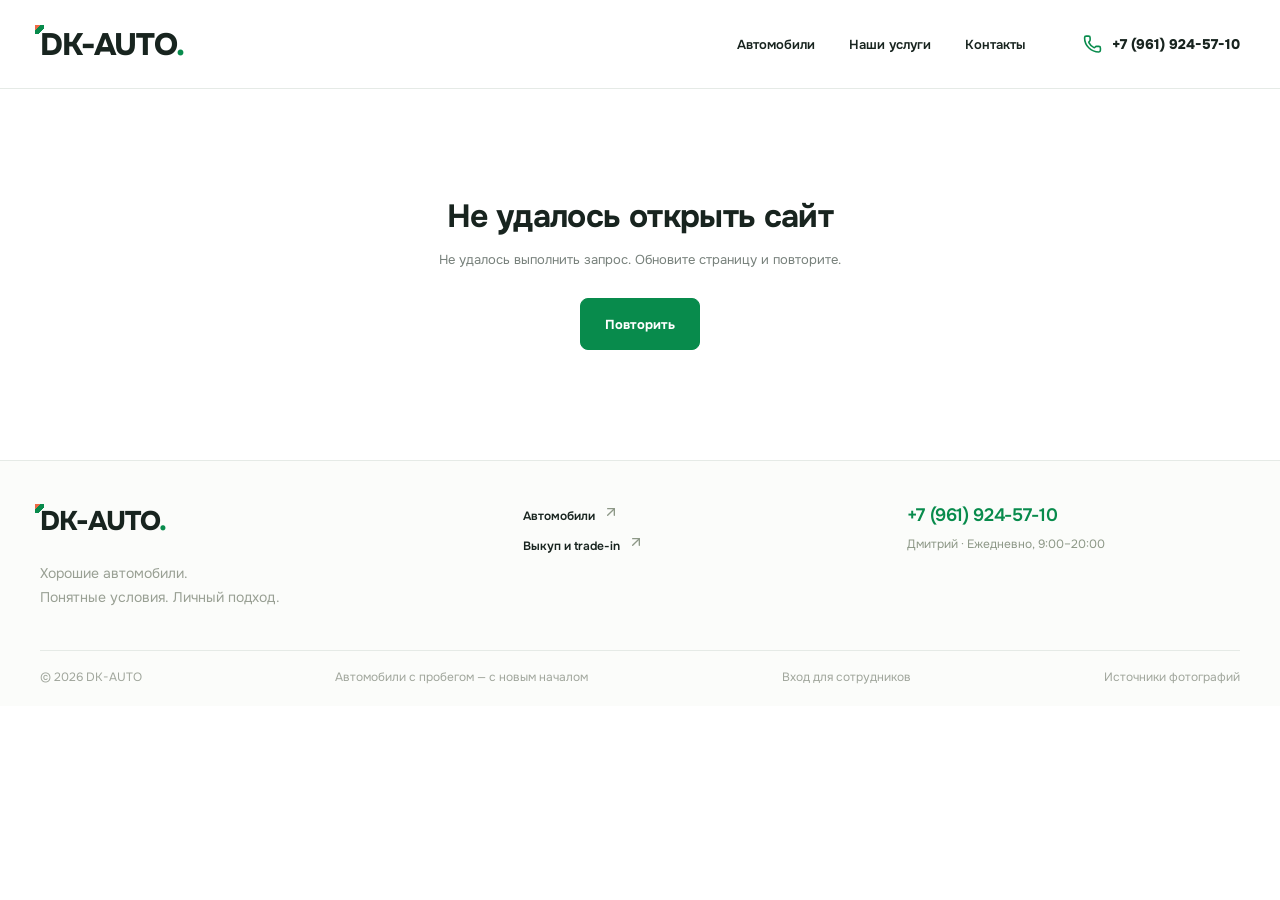
==== commit 3c9f11c2: "Add Cloudflare Worker, D1 backend, staff editor and all vehicle photos" ====
--- a/index.html
+++ b/index.html
@@ -6,24 +6,24 @@
   <title>DK-AUTO — автомобили с пробегом</title>
   <meta name="description" content="DK-AUTO: автомобили с пробегом, выкуп и trade-in. Фотографии, характеристики и прямой контакт с продавцом.">
   
-  <link rel="stylesheet" href="./static_css_site.css">
-  <link rel="icon" href="./static_images_favicon.svg" type="image/svg+xml">
-  <script src="./static_js_data.js"></script><script src="./static_js_app.js" defer></script>
+  <link rel="stylesheet" href="/static_css_site.css">
+  <link rel="icon" href="/static_images_favicon.svg" type="image/svg+xml">
+  <script src="/static_qrcode.js"></script><script src="/static_js_app.js" defer></script>
 </head>
 <body>
   <header class="header"><div class="container header-inner">
-    <a class="logo" href="./" aria-label="DK-AUTO — главная"><span class="logo-mark"></span>DK-AUTO<span class="logo-dot">.</span></a>
-    <nav class="desktop-nav" aria-label="Основное меню"><a href="./#catalog">Автомобили</a><a href="./#services">Наши услуги</a><a href="./#contacts">Контакты</a></nav>
+    <a class="logo" href="/" aria-label="DK-AUTO — главная"><span class="logo-mark"></span>DK-AUTO<span class="logo-dot">.</span></a>
+    <nav class="desktop-nav" aria-label="Основное меню"><a href="/#catalog">Автомобили</a><a href="/#services">Наши услуги</a><a href="/#contacts">Контакты</a></nav>
     <a class="header-phone" href="tel:+79619245710"><span data-icon="phone"></span><span>+7 (961) 924-57-10</span></a>
     <button class="icon-button menu-toggle" aria-label="Открыть меню" aria-expanded="false"><span data-icon="menu"></span></button>
-  </div><nav class="mobile-nav" hidden><a href="./#catalog">Автомобили</a><a href="./#services">Наши услуги</a><a href="./#contacts">Контакты</a></nav></header>
+  </div><nav class="mobile-nav" hidden><a href="/#catalog">Автомобили</a><a href="/#services">Наши услуги</a><a href="/#contacts">Контакты</a></nav></header>
   <div id="staff-bar"></div>
   <main id="app" aria-live="polite">
     <div class="loading-screen"><span class="spinner"></span>Подготавливаем витрину…</div>
   </main>
   
   <script id="page-state" type="application/json">{"unavailable": false}</script>
-  <footer class="footer"><div class="container footer-top"><div><a class="logo" href="./"><span class="logo-mark"></span>DK-AUTO<span class="logo-dot">.</span></a><p>Хорошие автомобили.<br>Понятные условия. Личный подход.</p></div><div><a href="./#catalog">Автомобили <span data-icon="upRight"></span></a><a href="./#services">Выкуп и trade-in <span data-icon="upRight"></span></a></div><div><a class="footer-phone" href="tel:+79619245710">+7 (961) 924-57-10</a><span>Дмитрий · Ежедневно, 9:00–20:00</span></div></div><div class="container footer-bottom"><span>© 2026 DK-AUTO</span><span>Автомобили с пробегом — с новым началом</span><a href="./credits.html">Источники фотографий</a></div></footer>
+  <footer class="footer"><div class="container footer-top"><div><a class="logo" href="/"><span class="logo-mark"></span>DK-AUTO<span class="logo-dot">.</span></a><p>Хорошие автомобили.<br>Понятные условия. Личный подход.</p></div><div><a href="/#catalog">Автомобили <span data-icon="upRight"></span></a><a href="/#services">Выкуп и trade-in <span data-icon="upRight"></span></a></div><div><a class="footer-phone" href="tel:+79619245710">+7 (961) 924-57-10</a><span>Дмитрий · Ежедневно, 9:00–20:00</span></div></div><div class="container footer-bottom"><span>© 2026 DK-AUTO</span><span>Автомобили с пробегом — с новым началом</span><a href="/login/">Вход для сотрудников</a><a href="/credits/">Источники фотографий</a></div></footer>
   <dialog id="lightbox" aria-label="Просмотр фотографий"><button class="lightbox-close icon-button" aria-label="Закрыть"><span data-icon="close"></span></button><button class="lightbox-prev icon-button" aria-label="Предыдущая фотография"><span data-icon="left"></span></button><img alt="Фотография автомобиля"><button class="lightbox-next icon-button" aria-label="Следующая фотография"><span data-icon="arrow"></span></button><span class="lightbox-counter"></span></dialog>
   <div id="toast" role="status"></div>
 </body></html>
--- a/static_css_site.css
+++ b/static_css_site.css
@@ -1,3214 +1,3214 @@
-@import url("https://fonts.googleapis.com/css2?family=Onest:wght@300;400;500;600;700;800&display=swap");
-:root {
-  --green: #088b4c;
-  --green-dark: #076a3c;
-  --ink: #18241f;
-  --muted: #77807b;
-  --line: #e5eae6;
-  --orange: #ed6945;
-  --light: #f5f7f4;
-  --radius: 16px;
-  font-family: Onest, Arial, sans-serif;
-  color: var(--ink);
-  font-synthesis: none;
-}
-* {
-  box-sizing: border-box;
-}
-html {
-  scroll-behavior: smooth;
-  scroll-padding-top: 105px;
-}
-body {
-  margin: 0;
-  background: #fff;
-}
-button,
-input,
-textarea,
-select {
-  font: inherit;
-}
-button,
-a,
-input,
-select,
-textarea {
-  -webkit-tap-highlight-color: transparent;
-}
-button {
-  cursor: pointer;
-}
-a {
-  color: inherit;
-  text-decoration: none;
-}
-button:disabled {
-  opacity: 0.5;
-  cursor: not-allowed;
-}
-button:focus-visible,
-a:focus-visible {
-  outline: 3px solid #83cea6;
-  outline-offset: 4px;
-}
-input:focus,
-textarea:focus,
-select:focus {
-  outline: 2px solid #9dd2b2;
-  outline-offset: 1px;
-  border-color: var(--green);
-}
-img {
-  max-width: 100%;
-  display: block;
-}
-svg {
-  flex-shrink: 0;
-  vertical-align: middle;
-}
-button {
-  border: 0;
-  background: none;
-  color: inherit;
-}
-h1,
-h2,
-h3,
-p {
-  margin: 0;
-}
-h1,
-h2,
-h3 {
-  letter-spacing: -0.02em;
-}
-h1 {
-  font-size: 48px;
-  line-height: 1.13;
-  font-weight: 700;
-}
-h2 {
-  font-size: 36px;
-  line-height: 1.2;
-  font-weight: 700;
-}
-h3 {
-  font-size: 20px;
-  font-weight: 600;
-}
-em {
-  font-style: normal;
-  color: var(--green);
-}
-[hidden] {
-  display: none !important;
-}
-.container {
-  width: min(1200px, calc(100% - 80px));
-  margin: 0 auto;
-}
-.header {
-  position: sticky;
-  top: 0;
-  z-index: 30;
-  background: rgba(255, 255, 255, 0.96);
-  border-bottom: 1px solid var(--line);
-  backdrop-filter: blur(16px);
-}
-.header-inner {
-  height: 88px;
-  display: flex;
-  align-items: center;
-  justify-content: space-between;
-  gap: 40px;
-}
-.logo {
-  position: relative;
-  display: inline-flex;
-  align-items: center;
-  font-size: 31px;
-  font-weight: 800;
-  letter-spacing: -1.4px;
-  white-space: nowrap;
-}
-.logo-dot {
-  color: var(--green);
-}
-.logo-mark {
-  position: absolute;
-  top: 3px;
-  left: -3px;
-  width: 9px;
-  height: 9px;
-  background: linear-gradient(
-    135deg,
-    var(--orange) 0 30%,
-    var(--green) 31% 70%,
-    transparent 71%
-  );
-  transform: translate(-2px, -3px);
-}
-.desktop-nav {
-  display: flex;
-  gap: 34px;
-  margin-left: auto;
-  margin-right: 18px;
-  font-size: 13px;
-  font-weight: 600;
-}
-.desktop-nav a {
-  position: relative;
-}
-.desktop-nav a:hover {
-  color: var(--green);
-}
-.desktop-nav a:after {
-  content: "";
-  position: absolute;
-  bottom: -12px;
-  left: 0;
-  width: 0;
-  height: 2px;
-  background: var(--green);
-  transition: width 0.2s;
-}
-.desktop-nav a:hover:after {
-  width: 100%;
-}
-.header-phone {
-  display: flex;
-  gap: 10px;
-  align-items: center;
-  font-size: 14px;
-  font-weight: 800;
-}
-.header-phone svg {
-  width: 19px;
-  color: var(--green);
-}
-.menu-toggle {
-  display: none;
-}
-.button {
-  display: inline-flex;
-  align-items: center;
-  justify-content: center;
-  gap: 14px;
-  min-height: 52px;
-  padding: 14px 24px;
-  border-radius: 8px;
-  background: var(--green);
-  color: #fff;
-  font-size: 13px;
-  font-weight: 700;
-  border: 1px solid var(--green);
-  transition:
-    background 0.2s,
-    transform 0.2s;
-  white-space: nowrap;
-}
-.button:hover {
-  background: var(--green-dark);
-  border-color: var(--green-dark);
-  transform: translateY(-1px);
-}
-.button svg {
-  width: 20px;
-  height: 20px;
-}
-.button.secondary {
-  background: white;
-  border-color: #d6ddd7;
-  color: var(--ink);
-}
-.button.secondary:hover {
-  background: #eef5ef;
-  border-color: #9db6a5;
-}
-.button.small {
-  min-height: 42px;
-  padding: 10px 15px;
-  font-size: 12px;
-}
-.button.full {
-  width: 100%;
-  margin-top: 12px;
-}
-.eyebrow {
-  display: block;
-  font-size: 12px;
-  letter-spacing: normal;
-  font-weight: 800;
-  color: var(--green);
-  line-height: 1.5;
-}
-.hero {
-  overflow: hidden;
-  background: linear-gradient(105deg, #f7f9f5 0%, #fafbf8 55%, #f0f5ed 100%);
-  position: relative;
-}
-.hero-inner {
-  display: grid;
-  grid-template-columns: 48% 52%;
-  min-height: 580px;
-  position: relative;
-  align-items: center;
-}
-.hero-copy {
-  padding: 58px 0 54px;
-  position: relative;
-  z-index: 2;
-}
-.hero-eyebrow {
-  display: flex;
-  gap: 9px;
-  align-items: center;
-  margin-bottom: 26px;
-}
-.hero-eyebrow i,
-.stock-label i,
-.staff-identity i {
-  width: 6px;
-  height: 6px;
-  border-radius: 50%;
-  background: var(--green);
-  display: inline-block;
-  box-shadow: 0 0 0 4px #e1eee3;
-}
-.hero h1 {
-  font-size: 64px;
-  line-height: 1.08;
-  letter-spacing: -0.02em;
-  margin-bottom: 25px;
-}
-.hero-copy > p {
-  font-size: 14px;
-  line-height: 1.85;
-  color: #6e7871;
-  max-width: 350px;
-}
-.hero-actions {
-  display: flex;
-  align-items: center;
-  gap: 25px;
-  margin-top: 28px;
-}
-.text-link {
-  font-size: 12px;
-  font-weight: 700;
-  display: flex;
-  gap: 8px;
-  align-items: center;
-}
-.text-link svg {
-  width: 18px;
-}
-.hero-note {
-  display: flex;
-  align-items: center;
-  gap: 9px;
-  margin-top: 33px;
-  font-size: 12px;
-  color: #7b857d;
-}
-.hero-note svg {
-  width: 17px;
-  height: 17px;
-  color: var(--green);
-}
-.hero-visual {
-  position: relative;
-  height: 100%;
-  min-width: 0;
-}
-.hero-stripe {
-  position: absolute;
-  width: 190px;
-  height: 760px;
-  background: linear-gradient(180deg, #dae7d5, #c2dac5);
-  transform: rotate(39deg);
-  right: 98px;
-  top: -140px;
-}
-.hero-outline {
-  position: absolute;
-  width: 2px;
-  height: 770px;
-  background: var(--orange);
-  transform: rotate(39deg);
-  right: 297px;
-  top: -138px;
-}
-.hero-word {
-  position: absolute;
-  top: 124px;
-  left: 38px;
-  letter-spacing: -0.06em;
-  font-size: 112px;
-  font-weight: 800;
-  color: rgba(10, 83, 39, 0.055);
-}
-.hero-car {
-  position: absolute;
-  width: 770px;
-  max-width: none;
-  right: -100px;
-  top: 100px;
-  filter: drop-shadow(0 24px 18px rgba(27, 65, 31, 0.12));
-  z-index: 1;
-}
-.hero-caption {
-  position: absolute;
-  right: 8px;
-  bottom: 50px;
-  display: flex;
-  align-items: center;
-  gap: 12px;
-  z-index: 3;
-  background: rgba(255, 255, 255, 0.84);
-  backdrop-filter: blur(16px);
-  padding: 16px 20px;
-  border: 1px solid rgba(255, 255, 255, 0.9);
-  border-radius: 12px;
-  box-shadow: 0 7px 28px #19381907;
-}
-.hero-caption strong {
-  font-size: 12px;
-  display: block;
-}
-.hero-caption small {
-  font-size: 12px;
-  color: var(--muted);
-  display: block;
-  margin-top: 4px;
-}
-.hero-caption-icon {
-  display: flex;
-  align-items: center;
-  justify-content: center;
-  width: 35px;
-  height: 35px;
-  border-radius: 50%;
-  background: #edf6ed;
-  color: var(--green);
-}
-.hero-caption-icon svg {
-  width: 19px;
-}
-.services {
-  display: grid;
-  grid-template-columns: repeat(4, 1fr);
-  padding: 33px 0 38px;
-  border-bottom: 1px solid var(--line);
-  gap: 23px;
-}
-.service {
-  display: flex;
-  gap: 13px;
-  align-items: flex-start;
-}
-.service-icon {
-  width: 39px;
-  height: 39px;
-  display: flex;
-  align-items: center;
-  justify-content: center;
-  background: #f1f6ef;
-  color: var(--green);
-  border-radius: 9px;
-  flex-shrink: 0;
-}
-.service-icon svg {
-  width: 21px;
-}
-.service h3 {
-  font-size: 13px;
-  letter-spacing: -0.02em;
-  line-height: 1.4;
-  margin: 0 0 6px;
-}
-.service p {
-  font-size: 12px;
-  line-height: 1.75;
-  color: var(--muted);
-}
-.service > svg {
-  width: 14px;
-  height: 14px;
-  margin-left: auto;
-  color: #96a299;
-  margin-top: 3px;
-}
-.catalog-section {
-  padding: 68px 0 52px;
-}
-.section-heading {
-  display: flex;
-  align-items: flex-end;
-  justify-content: space-between;
-  gap: 25px;
-  margin-bottom: 29px;
-}
-.section-heading .eyebrow {
-  margin-bottom: 10px;
-}
-.section-heading h2 {
-  display: flex;
-  align-items: center;
-  gap: 16px;
-}
-.count {
-  font-size: 13px;
-  letter-spacing: 0;
-  background: #eef3ee;
-  color: var(--green);
-  width: 31px;
-  height: 31px;
-  display: inline-flex;
-  align-items: center;
-  justify-content: center;
-  border-radius: 50%;
-  font-weight: 600;
-}
-.section-note {
-  font-size: 12px;
-  line-height: 1.7;
-  color: #8c948e;
-}
-.filter-panel {
-  display: grid;
-  grid-template-columns: 1fr 1fr 1fr auto;
-  gap: 22px;
-  background: #f5f7f4;
-  border: 1px solid #edf0eb;
-  border-radius: 12px;
-  padding: 23px 25px;
-  position: relative;
-}
-.filter-panel label > span {
-  font-size: 12px;
-  font-weight: 700;
-  display: block;
-  margin-bottom: 9px;
-  color: #68756c;
-}
-.filter-panel select {
-  width: 100%;
-  height: 43px;
-  border: 1px solid #dfe5de;
-  background: #fff;
-  border-radius: 6px;
-  padding: 0 12px;
-  font-size: 12px;
-  color: #26392c;
-}
-.filter-panel .button {
-  align-self: end;
-  min-height: 43px;
-  padding: 10px 22px;
-  font-size: 12px;
-}
-.filter-reset {
-  position: absolute;
-  right: 1px;
-  bottom: -28px;
-  font-size: 12px;
-  color: var(--muted);
-  text-decoration: underline;
-}
-.catalog-meta {
-  display: flex;
-  justify-content: space-between;
-  align-items: center;
-  margin: 28px 0 18px;
-  color: #929992;
-  font-size: 12px;
-}
-.catalog-meta > span:last-child {
-  display: flex;
-  gap: 8px;
-  align-items: center;
-}
-.catalog-meta svg {
-  width: 12px;
-  transform: rotate(90deg);
-}
-.car-list {
-  display: flex;
-  flex-direction: column;
-  gap: 19px;
-}
-.car-card {
-  display: grid;
-  grid-template-columns: 39% 61%;
-  border: 1px solid #e0e6df;
-  border-radius: 14px;
-  overflow: hidden;
-  background: #fff;
-  transition:
-    box-shadow 0.2s,
-    border 0.2s;
-}
-.car-card:hover {
-  border-color: #c4d2c4;
-  box-shadow: 0 8px 30px #1c3a2110;
-}
-.car-image {
-  min-height: 270px;
-  position: relative;
-  overflow: hidden;
-  background: #f1f3ef;
-}
-.car-image > img {
-  width: 100%;
-  height: 100%;
-  object-fit: cover;
-  transition: transform 0.5s;
-}
-.car-image:hover > img {
-  transform: scale(1.035);
-}
-.photo-count {
-  position: absolute;
-  left: 17px;
-  bottom: 16px;
-  padding: 5px 9px;
-  border-radius: 5px;
-  background: #fff;
-  color: #59675d;
-  font-size: 12px;
-  font-weight: 700;
-  box-shadow: 0 1px 8px #0001;
-}
-.car-info {
-  padding: 24px 28px 21px;
-}
-.car-topline {
-  display: flex;
-  justify-content: space-between;
-  align-items: center;
-  margin-bottom: 8px;
-}
-.car-brand {
-  font-size: 12px;
-  color: #8a958d;
-  font-weight: 700;
-  text-transform: uppercase;
-  letter-spacing: normal;
-}
-.stock-label {
-  display: inline-flex;
-  align-items: center;
-  gap: 8px;
-  color: var(--green);
-  font-size: 12px;
-  font-weight: 600;
-}
-.stock-label i {
-  width: 5px;
-  height: 5px;
-  box-shadow: none;
-}
-.car-title {
-  display: block;
-  font-size: 25px;
-  letter-spacing: -0.02em;
-  line-height: 1.2;
-  font-weight: 700;
-  margin-bottom: 19px;
-}
-.car-title:hover {
-  color: var(--green);
-}
-.car-specs {
-  display: flex;
-  gap: 22px;
-  margin-bottom: 17px;
-  flex-wrap: wrap;
-}
-.car-specs small {
-  display: block;
-  font-size: 12px;
-  line-height: 1.4;
-  color: #969e97;
-  margin-bottom: 5px;
-}
-.car-specs strong {
-  font-size: 12px;
-  font-weight: 600;
-}
-.car-description {
-  font-size: 12px;
-  line-height: 1.8;
-  color: #849087;
-  display: -webkit-box;
-  -webkit-line-clamp: 2;
-  -webkit-box-orient: vertical;
-  overflow: hidden;
-  min-height: 32px;
-}
-.car-card-bottom {
-  display: flex;
-  align-items: center;
-  justify-content: space-between;
-  padding-top: 19px;
-  margin-top: 15px;
-  border-top: 1px solid #edf0eb;
-}
-.car-price {
-  font-size: 25px;
-  font-weight: 700;
-  letter-spacing: -0.025em;
-}
-.detail-link {
-  display: flex;
-  gap: 20px;
-  align-items: center;
-  font-size: 12px;
-  font-weight: 700;
-  color: var(--green);
-}
-.detail-link svg {
-  width: 18px;
-}
-.load-more-wrap {
-  text-align: center;
-  margin-top: 29px;
-}
-.load-more-wrap .button {
-  font-size: 12px;
-  padding: 11px 26px;
-  min-height: 45px;
-}
-.demo-note {
-  font-size: 12px;
-  color: #9aa299;
-  text-align: center;
-  margin-top: 20px;
-}
-.buyout-banner {
-  background: #f2f6ef;
-  border-radius: 16px;
-  padding: 42px 48px;
-  display: grid;
-  grid-template-columns: 1.5fr 1fr;
-  position: relative;
-  overflow: hidden;
-  margin-top: 16px;
-  margin-bottom: 85px;
-}
-.buyout-banner .eyebrow {
-  margin-bottom: 13px;
-}
-.buyout-banner h2 {
-  font-size: 30px;
-}
-.buyout-banner p {
-  font-size: 12px;
-  color: #7d897f;
-  margin: 16px 0 24px;
-}
-.buyout-banner .button {
-  font-size: 12px;
-  min-height: 45px;
-}
-.banner-art {
-  position: relative;
-  display: flex;
-  align-items: center;
-  justify-content: flex-end;
-  padding-right: 30px;
-  gap: 24px;
-}
-.banner-art > svg {
-  width: 90px;
-  height: 90px;
-  color: var(--green);
-  stroke-width: 2;
-}
-.banner-art > span {
-  font-size: 65px;
-  font-weight: 800;
-  line-height: 0.95;
-  letter-spacing: -0.06em;
-  color: #aec9ad;
-}
-.banner-art em {
-  color: var(--green);
-}
-.banner-art:before {
-  content: "";
-  width: 4px;
-  height: 360px;
-  position: absolute;
-  right: -40px;
-  background: var(--orange);
-  transform: rotate(40deg);
-}
-.contact-section {
-  display: grid;
-  grid-template-columns: 1fr 1fr;
-  gap: 90px;
-  padding-bottom: 85px;
-}
-.contact-section .eyebrow {
-  margin-bottom: 13px;
-}
-.contact-section h2 {
-  font-size: 37px;
-}
-.contact-section p {
-  font-size: 12px;
-  line-height: 1.9;
-  color: #7f8980;
-  margin: 19px 0 26px;
-}
-.contact-actions {
-  display: flex;
-  gap: 10px;
-  flex-wrap: wrap;
-}
-.contact-actions .button {
-  padding: 12px 17px;
-  min-height: 46px;
-  font-size: 12px;
-  gap: 9px;
-}
-.contact-card {
-  border: 1px solid #e3e9e0;
-  border-radius: 15px;
-  padding: 30px 32px;
-  display: grid;
-  grid-template-columns: 60px 1fr;
-  gap: 23px 18px;
-  align-self: center;
-}
-.contact-monogram {
-  width: 58px;
-  height: 58px;
-  background: #eaf3e7;
-  color: var(--green);
-  border-radius: 50%;
-  display: flex;
-  align-items: center;
-  justify-content: center;
-  font-weight: 800;
-  font-size: 18px;
-}
-.contact-card small {
-  font-size: 12px;
-  color: #95a08f;
-}
-.contact-card h3 {
-  font-size: 22px;
-  margin: 4px 0 5px;
-}
-.contact-card a {
-  font-size: 13px;
-  font-weight: 800;
-  color: var(--green);
-}
-.contact-info {
-  grid-column: 1/-1;
-  display: flex;
-  align-items: center;
-  gap: 16px;
-  font-size: 12px;
-  line-height: 1.6;
-  color: #7f897e;
-}
-.contact-info svg {
-  width: 19px;
-  color: #809777;
-}
-.contact-info:first-of-type {
-  border-top: 1px solid var(--line);
-  padding-top: 21px;
-}
-.footer {
-  border-top: 1px solid var(--line);
-  background: #fbfcfa;
-}
-.footer-top {
-  display: grid;
-  grid-template-columns: 1.3fr 1fr 1fr;
-  padding-top: 43px;
-  padding-bottom: 40px;
-  gap: 50px;
-}
-.footer .logo {
-  font-size: 27px;
-}
-.footer p {
-  font-size: 12px;
-  line-height: 1.8;
-  color: #99a094;
-  margin-top: 14px;
-}
-.footer-top > div {
-  display: flex;
-  flex-direction: column;
-  align-items: flex-start;
-  gap: 10px;
-}
-.footer-top .eyebrow {
-  font-size: 12px;
-  color: #8d9887;
-  margin-bottom: 5px;
-}
-.footer-top a:not(.logo) {
-  font-size: 12px;
-  font-weight: 600;
-}
-.footer-top .footer-phone {
-  font-size: 18px !important;
-  color: var(--green);
-  letter-spacing: -0.02em;
-}
-.footer-top span:not(.eyebrow, .logo-mark, .logo-dot) {
-  font-size: 12px;
-  color: #8d9887;
-}
-.footer-bottom {
-  border-top: 1px solid var(--line);
-  padding-top: 18px;
-  padding-bottom: 21px;
-  display: flex;
-  justify-content: space-between;
-  gap: 20px;
-  font-size: 12px;
-  color: #a0a69c;
-}
-.footer-bottom a:hover {
-  color: var(--green);
-}
-.loading-screen {
-  min-height: 60vh;
-  display: flex;
-  justify-content: center;
-  align-items: center;
-  gap: 15px;
-  font-size: 13px;
-  color: var(--muted);
-}
-.spinner {
-  width: 22px;
-  height: 22px;
-  border: 2px solid #d8e7d6;
-  border-top-color: var(--green);
-  border-radius: 50%;
-  animation: spin 1s linear infinite;
-}
-@keyframes spin {
-  to {
-    transform: rotate(360deg);
-  }
-}
-.empty-state {
-  padding: 110px 0;
-  text-align: center;
-}
-.empty-state > svg {
-  width: 60px;
-  height: 60px;
-  color: #bed2bf;
-  margin: 0 auto 25px;
-}
-.empty-state h1 {
-  font-size: 32px;
-}
-.empty-state p {
-  margin: 16px 0 30px;
-  color: var(--muted);
-  font-size: 13px;
-}
-.small-empty {
-  padding: 65px 20px;
-  border: 1px dashed var(--line);
-  border-radius: 15px;
-}
-.small-empty h3 {
-  font-size: 22px;
-}
-.photo-placeholder {
-  display: flex;
-  flex-direction: column;
-  align-items: center;
-  justify-content: center;
-  height: 100%;
-  min-height: 220px;
-  color: #adc1ae;
-  gap: 15px;
-  font-size: 13px;
-  background: #f3f6f0;
-}
-.photo-placeholder svg {
-  width: 65px;
-  height: 65px;
-}
-.staff-inner {
-  display: flex;
-  align-items: center;
-  justify-content: space-between;
-  gap: 20px;
-  padding: 12px 0;
-  font-size: 12px;
-}
-.staff-inner > div {
-  display: flex;
-  gap: 20px;
-  align-items: center;
-}
-.staff-inner button {
-  display: flex;
-  align-items: center;
-  gap: 5px;
-  font-size: 12px;
-  font-weight: 700;
-}
-.staff-inner svg {
-  width: 16px;
-  height: 16px;
-}
-.staff-identity {
-  display: flex;
-  gap: 9px;
-  align-items: center;
-}
-.staff-identity small {
-  color: var(--muted);
-  margin-left: 5px;
-}
-#staff-bar:has(.staff-inner) {
-  border-bottom: 1px solid #d9e6d6;
-  background: #eff6ec;
-}
-.status-badge {
-  position: absolute;
-  top: 12px;
-  left: 12px;
-  background: #fff;
-  border-radius: 5px;
-  padding: 5px 9px;
-  font-size: 12px;
-}
-.status-badge.draft {
-  color: #9a7227;
-}
-.status-badge.archive {
-  color: #777;
-}
-.card-staff-actions {
-  display: flex;
-  gap: 20px;
-  margin-top: 15px;
-  font-size: 12px;
-  color: var(--green);
-}
-.card-staff-actions button {
-  padding: 0;
-  font-size: 12px;
-  color: var(--muted);
-}
-.staff-page,
-.settings-page {
-  padding-top: 48px;
-  padding-bottom: 70px;
-  min-height: 65vh;
-}
-.tabs {
-  display: flex;
-  border-bottom: 1px solid var(--line);
-  gap: 25px;
-  margin: 30px 0 25px;
-  overflow: auto;
-}
-.tabs button {
-  font-size: 12px;
-  white-space: nowrap;
-  padding: 10px 4px 15px;
-  position: relative;
-  color: var(--muted);
-}
-.tabs button.active {
-  color: var(--green);
-  font-weight: 700;
-}
-.tabs button.active:after {
-  content: "";
-  position: absolute;
-  bottom: 0;
-  left: 0;
-  right: 0;
-  background: var(--green);
-  height: 2px;
-}
-.back-link {
-  display: inline-flex;
-  align-items: center;
-  gap: 10px;
-  font-size: 12px;
-  color: var(--muted);
-  margin-bottom: 24px;
-}
-.back-link svg {
-  transform: rotate(180deg);
-  width: 16px;
-}
-.detail-page {
-  padding-top: 35px;
-  padding-bottom: 75px;
-}
-.detail-heading {
-  display: flex;
-  align-items: center;
-  justify-content: space-between;
-  gap: 20px;
-  margin-bottom: 30px;
-}
-.detail-heading h1 {
-  margin-top: 8px;
-  font-size: 40px;
-}
-.detail-grid {
-  display: grid;
-  grid-template-columns: minmax(0, 1.5fr) minmax(300px, 1fr);
-  gap: 35px;
-}
-.gallery-main {
-  border-radius: 13px;
-  overflow: hidden;
-  background: #f4f6f2;
-}
-.gallery-main button {
-  width: 100%;
-  padding: 0;
-  position: relative;
-}
-.gallery-main img {
-  width: 100%;
-  aspect-ratio: 4/3;
-  object-fit: cover;
-}
-.gallery-main button > span {
-  position: absolute;
-  bottom: 18px;
-  left: 18px;
-  background: #fff;
-  padding: 10px 13px;
-  border-radius: 5px;
-  font-size: 12px;
-  display: flex;
-  align-items: center;
-  gap: 8px;
-  box-shadow: 0 3px 15px #0002;
-}
-.gallery-main svg {
-  width: 16px;
-}
-.gallery-thumbs {
-  display: flex;
-  gap: 10px;
-  overflow: auto;
-  padding: 13px 0;
-}
-.gallery-thumbs button {
-  width: 90px;
-  height: 66px;
-  padding: 3px;
-  border: 1px solid transparent;
-  border-radius: 7px;
-  flex-shrink: 0;
-}
-.gallery-thumbs button.active {
-  border-color: var(--green);
-}
-.gallery-thumbs img {
-  width: 100%;
-  height: 100%;
-  object-fit: cover;
-  border-radius: 4px;
-}
-.detail-summary {
-  border: 1px solid var(--line);
-  border-radius: 14px;
-  padding: 28px;
-  position: sticky;
-  top: 112px;
-}
-.detail-price {
-  font-size: 38px;
-  font-weight: 600;
-  letter-spacing: -0.04em;
-  display: block;
-  margin: 11px 0 26px;
-}
-.detail-contact {
-  background: #f4f7f0;
-  border-radius: 9px;
-  padding: 19px;
-  margin-bottom: 27px;
-}
-.detail-contact p {
-  font-size: 13px;
-  font-weight: 800;
-  margin-bottom: 6px;
-}
-.detail-contact > span {
-  font-size: 12px;
-  color: var(--muted);
-}
-.detail-contact > div {
-  display: flex;
-  gap: 8px;
-  flex-wrap: wrap;
-  margin-top: 17px;
-}
-.detail-contact .messenger {
-  padding: 10px;
-}
-.detail-contact .messenger span {
-  display: none;
-}
-.detail-summary h3 {
-  font-size: 18px;
-}
-.spec-table {
-  margin: 13px 0 0;
-}
-.spec-table > div {
-  display: flex;
-  justify-content: space-between;
-  gap: 20px;
-  border-bottom: 1px solid #eef1ea;
-  padding: 13px 0;
-  font-size: 12px;
-  line-height: 1.6;
-}
-.spec-table dt {
-  color: var(--muted);
-}
-.spec-table dd {
-  margin: 0;
-  font-weight: 600;
-  text-align: right;
-}
-.private-label {
-  display: block;
-  color: var(--orange);
-  font-size: 12px;
-}
-.detail-block {
-  margin-top: 32px;
-}
-.detail-block h2 {
-  font-size: 24px;
-  margin-bottom: 16px;
-}
-.detail-block p {
-  font-size: 13px;
-  color: #6f7b71;
-  line-height: 1.9;
-}
-.multiline {
-  white-space: pre-line;
-}
-.video-frame {
-  width: 100%;
-  aspect-ratio: 16/9;
-  border: 0;
-  border-radius: 12px;
-  margin: 12px 0;
-}
-.detail-staff {
-  display: flex;
-  flex-direction: column;
-  gap: 12px;
-  margin-top: 24px;
-}
-.detail-staff .button {
-  font-size: 12px;
-  padding: 12px;
-}
-.mobile-contact-bar {
-  display: none;
-}
-.initial-detail {
-  padding: 45px 0;
-}
-.initial-detail p {
-  margin: 25px 0;
-}
-.login-page {
-  display: grid;
-  grid-template-columns: 1.3fr 1fr;
-  gap: 90px;
-  align-items: center;
-  min-height: 650px;
-  padding-top: 50px;
-  padding-bottom: 70px;
-}
-.login-intro h1 {
-  font-size: 43px;
-  margin: 18px 0 25px;
-}
-.login-intro p {
-  color: var(--muted);
-  font-size: 13px;
-  line-height: 1.9;
-  max-width: 360px;
-}
-.panel {
-  border: 1px solid var(--line);
-  border-radius: 14px;
-  padding: 28px;
-  background: #fff;
-}
-.panel h2 {
-  font-size: 23px;
-  margin-bottom: 21px;
-}
-.panel h3 {
-  margin-bottom: 15px;
-}
-.panel > p,
-.muted {
-  color: var(--muted);
-  font-size: 12px;
-  line-height: 1.8;
-}
-.panel label,
-.login-form label {
-  display: block;
-  font-size: 12px;
-  font-weight: 600;
-  margin-bottom: 19px;
-  color: #5c6c60;
-}
-.panel input:not([type="checkbox"], [type="file"], [type="hidden"]),
-.panel select,
-.panel textarea {
-  display: block;
-  width: 100%;
-  padding: 13px 14px;
-  background: #fcfdfb;
-  border: 1px solid #dce4d9;
-  border-radius: 7px;
-  font-size: 13px;
-  color: var(--ink);
-  margin-top: 8px;
-  min-height: 45px;
-}
-.panel textarea {
-  resize: vertical;
-  line-height: 1.7;
-}
-.form-symbol {
-  display: inline-flex;
-  width: 44px;
-  height: 44px;
-  background: #eef5e9;
-  align-items: center;
-  justify-content: center;
-  border-radius: 10px;
-  color: var(--green);
-  margin-bottom: 23px;
-}
-.login-form > p {
-  font-size: 12px;
-  line-height: 1.8;
-  color: var(--muted);
-  margin-bottom: 25px;
-}
-.login-form .button {
-  width: 100%;
-}
-.login-form .back-link {
-  display: flex;
-  justify-content: center;
-  margin: 23px 0 0;
-}
-.form-error {
-  font-size: 12px !important;
-  line-height: 1.8 !important;
-  color: #bb4331 !important;
-  margin-top: 15px !important;
-  white-space: pre-line;
-}
-.form-error:empty {
-  display: none;
-}
-.editor-page {
-  padding-top: 30px;
-  padding-bottom: 75px;
-}
-.editor-heading {
-  display: flex;
-  justify-content: space-between;
-  gap: 20px;
-  align-items: center;
-  margin-bottom: 30px;
-}
-.editor-heading h1 {
-  font-size: 35px;
-  margin-top: 7px;
-}
-.editor-grid {
-  display: grid;
-  grid-template-columns: minmax(0, 2.2fr) minmax(280px, 1fr);
-  gap: 25px;
-}
-.editor-grid > div > .panel {
-  margin-bottom: 22px;
-}
-.editor-sidebar {
-  align-self: start;
-  position: sticky;
-  top: 110px;
-}
-.editor-sidebar h3 {
-  margin-top: 12px;
-}
-.editor-sidebar p {
-  font-size: 12px;
-  line-height: 1.9;
-  color: var(--muted);
-  margin-bottom: 9px;
-}
-.save-state {
-  font-size: 12px;
-  display: flex;
-  align-items: center;
-  gap: 7px;
-  white-space: nowrap;
-}
-.save-state svg {
-  width: 16px;
-}
-.save-state.saved {
-  color: var(--green);
-}
-.save-state.saving,
-.save-state.pending {
-  color: #a18232;
-}
-.save-state.failed {
-  color: #b13d2d;
-  cursor: pointer;
-  text-decoration: underline;
-}
-.required {
-  color: var(--orange);
-  margin-left: 3px;
-}
-.panel-heading {
-  display: flex;
-  justify-content: space-between;
-  align-items: center;
-  gap: 15px;
-  margin-bottom: 20px;
-}
-.panel-heading h2 {
-  margin: 0;
-}
-.panel-heading > span {
-  font-size: 12px;
-  color: var(--muted);
-}
-.upload-area {
-  padding: 30px !important;
-  border: 1px dashed #bfd3b8;
-  border-radius: 9px;
-  text-align: center;
-  background: #f7faf4;
-  cursor: pointer;
-  position: relative;
-  display: flex !important;
-  flex-direction: column;
-  align-items: center;
-  gap: 9px;
-}
-.upload-area svg {
-  color: var(--green);
-}
-.upload-area strong {
-  font-size: 13px;
-}
-.upload-area span {
-  font-size: 12px;
-  color: var(--muted);
-}
-.upload-area input {
-  position: absolute;
-  inset: 0;
-  opacity: 0;
-  cursor: pointer;
-  width: 100%;
-  height: 100%;
-}
-.editor-photos {
-  display: grid;
-  grid-template-columns: repeat(3, 1fr);
-  gap: 13px;
-}
-.editor-photo {
-  border: 1px solid var(--line);
-  border-radius: 8px;
-  overflow: hidden;
-}
-.editor-photo img {
-  width: 100%;
-  aspect-ratio: 4/3;
-  object-fit: cover;
-}
-.photo-main {
-  width: 100%;
-  padding: 8px 4px;
-  font-size: 12px;
-  color: var(--muted);
-}
-.photo-main.active {
-  background: #eaf4e6;
-  color: var(--green);
-  font-weight: 700;
-}
-.photo-controls {
-  display: flex;
-  justify-content: space-between;
-  border-top: 1px solid var(--line);
-}
-.photo-controls button {
-  padding: 9px 6px;
-  font-size: 12px;
-}
-.photo-controls button:last-child {
-  color: #a3594c;
-}
-.characteristic-fields {
-  display: grid;
-  grid-template-columns: 1fr 1fr;
-  gap: 0 25px;
-}
-.characteristic-field {
-  position: relative;
-  border-bottom: 1px solid #f0f2ed;
-  margin-bottom: 18px;
-  padding-bottom: 9px;
-}
-.characteristic-field > label:first-child {
-  margin-bottom: 12px;
-}
-.visibility-toggle {
-  display: flex !important;
-  align-items: center;
-  gap: 7px;
-  font-size: 12px !important;
-  color: var(--muted) !important;
-  margin-bottom: 9px !important;
-  font-weight: 400 !important;
-}
-.visibility-toggle input {
-  accent-color: var(--green);
-  width: 14px;
-  height: 14px;
-}
-.remove-characteristic {
-  position: absolute;
-  right: 0;
-  top: -5px;
-  color: #96a18f;
-  font-size: 20px;
-  padding: 0 3px;
-}
-.add-characteristic {
-  display: flex;
-  gap: 12px;
-  align-items: center;
-}
-.add-characteristic select {
-  margin-top: 0 !important;
-}
-.add-characteristic .button {
-  font-size: 12px;
-  min-height: 45px;
-  padding: 10px 14px;
-}
-.text-button {
-  display: block;
-  text-align: center;
-  padding: 14px 0;
-  width: 100%;
-  font-size: 12px;
-  color: var(--muted);
-}
-.danger {
-  color: #b3493b;
-}
-.editor-tip {
-  display: flex;
-  gap: 10px;
-  padding: 21px 10px;
-}
-.editor-tip svg {
-  width: 20px;
-  color: #86a273;
-}
-.editor-tip p {
-  font-size: 12px;
-  line-height: 1.9;
-}
-.settings-page h1 {
-  font-size: 38px;
-}
-.settings-tab {
-  max-width: 900px;
-}
-.form-grid {
-  display: grid;
-  grid-template-columns: 1fr 1fr;
-  gap: 0 25px;
-}
-.service-edit {
-  display: grid;
-  grid-template-columns: 1fr 1.5fr;
-  gap: 20px;
-}
-.settings-row {
-  display: flex;
-  justify-content: space-between;
-  align-items: center;
-  border-bottom: 1px solid var(--line);
-  padding: 14px 0;
-  gap: 20px;
-}
-.settings-row strong {
-  display: block;
-  font-size: 13px;
-}
-.settings-row small {
-  display: block;
-  font-size: 12px;
-  color: var(--muted);
-  margin-top: 5px;
-}
-.subform {
-  background: #f8faf5;
-  margin-top: 25px;
-  padding: 24px;
-  border-radius: 10px;
-}
-.checkbox-label {
-  display: flex !important;
-  align-items: center;
-  gap: 9px;
-}
-.checkbox-label input {
-  accent-color: var(--green);
-}
-.credit-row {
-  padding: 20px 0;
-  border-bottom: 1px solid var(--line);
-  overflow-wrap: anywhere;
-  font-size: 12px;
-}
-.credit-row a {
-  color: var(--green);
-}
-.credit-row p {
-  margin: 10px 0;
-  color: var(--muted);
-}
-.credit-row small {
-  font-size: 12px;
-  color: var(--muted);
-}
-.settings-page > p {
-  font-size: 13px;
-  line-height: 1.8;
-  max-width: 800px;
-  margin: 25px 0;
-}
-#lightbox {
-  position: fixed;
-  inset: 0;
-  max-width: 100vw;
-  max-height: 100dvh;
-  width: 100vw;
-  height: 100dvh;
-  background: rgba(10, 18, 13, 0.96);
-  border: 0;
-  padding: 65px 80px;
-  color: #fff;
-}
-#lightbox::backdrop {
-  background: #000d;
-}
-#lightbox[open] {
-  display: flex;
-  align-items: center;
-  justify-content: center;
-}
-#lightbox img {
-  max-width: 100%;
-  max-height: calc(100dvh - 130px);
-  object-fit: contain;
-}
-.icon-button {
-  display: flex;
-  align-items: center;
-  justify-content: center;
-  width: 42px;
-  height: 42px;
-}
-.lightbox-close {
-  position: absolute;
-  right: 20px;
-  top: 15px;
-  font-size: 32px;
-}
-.lightbox-prev {
-  position: absolute;
-  left: 15px;
-  font-size: 28px;
-}
-.lightbox-next {
-  position: absolute;
-  right: 15px;
-  font-size: 28px;
-}
-.lightbox-counter {
-  position: absolute;
-  bottom: 23px;
-  left: 0;
-  width: 100%;
-  text-align: center;
-  font-size: 12px;
-}
-#toast {
-  position: fixed;
-  bottom: 25px;
-  left: 50%;
-  transform: translate(-50%, 20px);
-  background: #163d26;
-  color: white;
-  box-shadow: 0 6px 30px #0002;
-  border-radius: 9px;
-  padding: 14px 22px;
-  z-index: 100;
-  font-size: 12px;
-  max-width: 90%;
-  opacity: 0;
-  pointer-events: none;
-  transition: 0.2s;
-}
-#toast.visible {
-  opacity: 1;
-  transform: translate(-50%, 0);
-}
-#toast.error {
-  background: #843d32;
-}
-@media (min-width: 1500px) {
-  .hero-car {
-    width: 820px;
-    right: -140px;
-    top: 75px;
-  }
-}
-@media (max-width: 1100px) {
-  .container {
-    width: calc(100% - 48px);
-  }
-  .header-inner {
-    gap: 20px;
-  }
-  .desktop-nav {
-    gap: 23px;
-    margin-right: 0;
-  }
-  .hero h1 {
-    font-size: 55px;
-  }
-  .hero-inner {
-    min-height: 540px;
-  }
-  .hero-car {
-    width: 680px;
-    right: -115px;
-    top: 105px;
-  }
-  .hero-actions {
-    gap: 16px;
-  }
-  .hero-actions .button {
-    padding: 13px 17px;
-    font-size: 12px;
-  }
-  .hero-caption {
-    right: 0;
-    bottom: 40px;
-  }
-  .hero-stripe {
-    right: 55px;
-  }
-  .hero-outline {
-    right: 254px;
-  }
-  .services {
-    gap: 17px;
-  }
-  .service {
-    gap: 9px;
-  }
-  .service > svg {
-    display: none;
-  }
-  .car-specs {
-    gap: 15px;
-  }
-  .car-info {
-    padding: 22px;
-  }
-  .car-image {
-    min-height: 250px;
-  }
-  .car-title {
-    font-size: 23px;
-  }
-  .filter-panel {
-    gap: 13px;
-    padding: 20px;
-  }
-  .filter-panel .button {
-    padding: 10px 15px;
-  }
-  .contact-section {
-    gap: 40px;
-  }
-  .hero-copy > p {
-    max-width: 310px;
-  }
-  .detail-grid {
-    gap: 23px;
-  }
-  .detail-summary {
-    padding: 23px;
-  }
-  .detail-price {
-    font-size: 32px;
-  }
-}
-@media (max-width: 800px) {
-  .container {
-    width: calc(100% - 36px);
-  }
-  .header-inner {
-    height: 73px;
-    gap: 14px;
-  }
-  .logo {
-    font-size: 27px;
-  }
-  .desktop-nav {
-    display: none;
-  }
-  .header-phone {
-    margin-left: auto;
-    font-size: 12px;
-    gap: 7px;
-  }
-  .header-phone svg {
-    width: 17px;
-  }
-  .menu-toggle {
-    display: flex;
-    width: 30px;
-  }
-  .mobile-nav {
-    border-top: 1px solid var(--line);
-    padding: 15px 20px;
-    display: flex;
-    gap: 25px;
-    font-size: 12px;
-  }
-  .hero-inner {
-    grid-template-columns: 1fr;
-    min-height: 0;
-  }
-  .hero-copy {
-    padding: 43px 0 0;
-  }
-  .hero h1 {
-    font-size: 54px;
-    max-width: 550px;
-  }
-  .hero h1 br:nth-of-type(1) {
-    display: none;
-  }
-  .hero-copy > p {
-    max-width: 440px;
-    font-size: 12px;
-  }
-  .hero-eyebrow {
-    margin-bottom: 20px;
-    font-size: 12px;
-  }
-  .hero-actions {
-    margin-top: 23px;
-  }
-  .hero-note {
-    margin-top: 25px;
-  }
-  .hero-visual {
-    height: 345px;
-    margin-top: 0;
-  }
-  .hero-car {
-    width: 620px;
-    right: -45px;
-    top: -21px;
-  }
-  .hero-stripe {
-    height: 650px;
-    width: 125px;
-    right: 125px;
-    top: -270px;
-  }
-  .hero-outline {
-    height: 620px;
-    right: 280px;
-    top: -260px;
-  }
-  .hero-word {
-    font-size: 90px;
-    top: 70px;
-    left: 30px;
-  }
-  .hero-caption {
-    bottom: 23px;
-    right: 0;
-    padding: 12px 16px;
-  }
-  .services {
-    grid-template-columns: 1fr 1fr;
-    padding: 29px 0;
-    gap: 26px;
-  }
-  .service h3 {
-    font-size: 13px;
-  }
-  .service p {
-    font-size: 12px;
-  }
-  .service-icon {
-    width: 39px;
-  }
-  .catalog-section {
-    padding-top: 47px;
-  }
-  .section-heading h2 {
-    font-size: 28px;
-  }
-  .section-note {
-    display: none;
-  }
-  .filter-panel {
-    grid-template-columns: 1fr 1fr;
-    gap: 15px;
-    padding: 20px;
-  }
-  .filter-panel .button {
-    height: 43px;
-  }
-  .catalog-meta {
-    font-size: 12px;
-  }
-  .car-card {
-    grid-template-columns: 40% 60%;
-  }
-  .car-info {
-    padding: 19px;
-  }
-  .car-title {
-    font-size: 21px;
-  }
-  .car-specs {
-    gap: 15px;
-    margin-bottom: 12px;
-  }
-  .car-specs small {
-    font-size: 12px;
-  }
-  .car-specs strong {
-    font-size: 12px;
-  }
-  .car-specs > div:nth-child(5) {
-    display: none;
-  }
-  .car-price {
-    font-size: 22px;
-  }
-  .car-description {
-    font-size: 12px;
-  }
-  .car-card-bottom {
-    margin-top: 10px;
-    padding-top: 14px;
-  }
-  .detail-link {
-    gap: 10px;
-    font-size: 12px;
-  }
-  .car-image {
-    min-height: 270px;
-  }
-  .buyout-banner {
-    padding: 32px;
-    grid-template-columns: 1.6fr 1fr;
-    margin-bottom: 55px;
-  }
-  .buyout-banner h2 {
-    font-size: 26px;
-  }
-  .banner-art {
-    padding-right: 0;
-    gap: 12px;
-  }
-  .banner-art > svg {
-    width: 55px;
-  }
-  .banner-art > span {
-    font-size: 45px;
-  }
-  .contact-section {
-    gap: 30px;
-    padding-bottom: 50px;
-  }
-  .contact-section h2 {
-    font-size: 30px;
-  }
-  .contact-card {
-    padding: 23px;
-    gap: 17px 13px;
-    grid-template-columns: 45px 1fr;
-  }
-  .contact-monogram {
-    width: 45px;
-    height: 45px;
-    font-size: 14px;
-  }
-  .contact-card h3 {
-    font-size: 20px;
-  }
-  .contact-card a {
-    font-size: 12px;
-  }
-  .contact-actions .messenger span {
-    display: none;
-  }
-  .footer-top {
-    gap: 25px;
-  }
-  .footer-bottom {
-    flex-wrap: wrap;
-    gap: 14px;
-  }
-  .footer-bottom > span:nth-child(2) {
-    display: none;
-  }
-  .staff-inner {
-    flex-wrap: wrap;
-    gap: 13px;
-  }
-  .staff-inner > div {
-    gap: 16px;
-    flex-wrap: wrap;
-  }
-  .detail-grid {
-    grid-template-columns: 1fr;
-  }
-  .detail-summary {
-    position: static;
-  }
-  .detail-grid > aside {
-    grid-row: 1;
-  }
-  .detail-contact > div {
-    flex-wrap: nowrap;
-  }
-  .detail-contact .messenger span {
-    display: inline;
-  }
-  .detail-summary {
-    padding: 22px;
-  }
-  .detail-summary .spec-table {
-    display: grid;
-    grid-template-columns: 1fr 1fr;
-    gap: 0 22px;
-  }
-  .detail-contact {
-    margin-bottom: 19px;
-  }
-  .detail-heading h1 {
-    font-size: 32px;
-  }
-  .detail-price {
-    font-size: 35px;
-  }
-  .detail-summary h3 {
-    font-size: 17px;
-  }
-  .detail-staff {
-    flex-direction: row;
-  }
-  .login-page {
-    grid-template-columns: 1fr 1fr;
-    gap: 35px;
-    min-height: 590px;
-  }
-  .login-intro h1 {
-    font-size: 32px;
-  }
-  .login-form {
-    padding: 23px;
-  }
-  .login-form h2 {
-    font-size: 22px;
-  }
-  .editor-grid {
-    grid-template-columns: 1fr;
-  }
-  .editor-sidebar {
-    position: static;
-  }
-  .editor-heading h1 {
-    font-size: 30px;
-  }
-  .editor-sidebar .panel {
-    display: flex;
-    flex-wrap: wrap;
-    gap: 10px;
-  }
-  .editor-sidebar .panel > * {
-    flex-basis: 100%;
-  }
-  .editor-sidebar .panel > .button {
-    flex-basis: calc(50% - 5px);
-  }
-  .editor-sidebar .panel > .text-button {
-    flex-basis: calc(50% - 5px);
-  }
-  .editor-tip {
-    max-width: 600px;
-  }
-  .staff-page h1 {
-    font-size: 35px;
-  }
-}
-@media (max-width: 520px) {
-  .container {
-    width: calc(100% - 32px);
-  }
-  .header-inner {
-    height: 67px;
-  }
-  .logo {
-    font-size: 25px;
-  }
-  .header-phone {
-    font-size: 12px;
-  }
-  .header-phone svg {
-    display: none;
-  }
-  .hero-copy {
-    padding-top: 32px;
-  }
-  .hero h1 {
-    font-size: 44px;
-    line-height: 1.12;
-    margin-bottom: 18px;
-  }
-  .hero h1 br:nth-of-type(1) {
-    display: block;
-  }
-  .hero-copy > p {
-    font-size: 12px;
-    max-width: 310px;
-    line-height: 1.9;
-  }
-  .hero-actions {
-    gap: 16px;
-  }
-  .hero-actions .button {
-    font-size: 12px;
-    min-height: 45px;
-    padding: 11px 14px;
-    gap: 10px;
-  }
-  .hero-actions .text-link {
-    font-size: 12px;
-    gap: 4px;
-  }
-  .hero-actions .text-link svg {
-    width: 15px;
-  }
-  .hero-note {
-    margin-top: 20px;
-    font-size: 12px;
-  }
-  .hero-visual {
-    height: 270px;
-    margin-top: 8px;
-  }
-  .hero-car {
-    width: 460px;
-    right: -51px;
-    top: -16px;
-  }
-  .hero-word {
-    font-size: 64px;
-    top: 40px;
-    left: 15px;
-  }
-  .hero-stripe {
-    width: 100px;
-    right: 77px;
-    top: -273px;
-  }
-  .hero-outline {
-    right: 218px;
-    top: -285px;
-  }
-  .hero-caption {
-    padding: 10px 13px;
-    bottom: 17px;
-    border-radius: 8px;
-  }
-  .hero-caption strong {
-    font-size: 12px;
-  }
-  .hero-caption small {
-    font-size: 12px;
-  }
-  .hero-caption-icon {
-    width: 29px;
-    height: 29px;
-  }
-  .hero-caption-icon svg {
-    width: 17px;
-  }
-  .services {
-    gap: 23px 14px;
-    padding: 25px 0;
-  }
-  .service {
-    gap: 9px;
-  }
-  .service-icon {
-    width: 32px;
-    height: 32px;
-    border-radius: 7px;
-  }
-  .service-icon svg {
-    width: 18px;
-  }
-  .service h3 {
-    font-size: 12px;
-  }
-  .service p {
-    font-size: 12px;
-    line-height: 1.7;
-  }
-  .catalog-section {
-    padding-top: 36px;
-    padding-bottom: 30px;
-  }
-  .section-heading {
-    margin-bottom: 23px;
-  }
-  .section-heading h2 {
-    font-size: 25px;
-    gap: 10px;
-    letter-spacing: -0.02em;
-  }
-  .section-heading .eyebrow {
-    font-size: 12px;
-    margin-bottom: 8px;
-  }
-  .count {
-    width: 25px;
-    height: 25px;
-    font-size: 12px;
-  }
-  .filter-panel {
-    padding: 16px;
-    gap: 13px 12px;
-  }
-  .filter-panel label > span {
-    font-size: 12px;
-    margin-bottom: 7px;
-  }
-  .filter-panel select {
-    height: 40px;
-    font-size: 12px;
-    padding: 0 8px;
-  }
-  .filter-panel .button {
-    font-size: 12px;
-    min-height: 40px;
-    height: 40px;
-    padding: 10px 9px;
-    gap: 6px;
-  }
-  .filter-panel .button svg {
-    width: 15px;
-  }
-  .filter-reset {
-    bottom: -24px;
-    font-size: 12px;
-  }
-  .catalog-meta {
-    margin-top: 30px;
-    gap: 10px;
-    font-size: 12px;
-  }
-  .catalog-meta svg {
-    display: none;
-  }
-  .car-card {
-    grid-template-columns: 1fr;
-    border-radius: 12px;
-  }
-  .car-image {
-    height: 220px;
-    min-height: 0;
-  }
-  .car-image > img {
-    object-fit: cover;
-  }
-  .car-info {
-    padding: 20px;
-  }
-  .car-title {
-    font-size: 25px;
-    margin-bottom: 17px;
-  }
-  .car-specs {
-    gap: 20px;
-    flex-wrap: wrap;
-  }
-  .car-specs > div:nth-child(5) {
-    display: block;
-  }
-  .car-specs small {
-    font-size: 12px;
-  }
-  .car-specs strong {
-    font-size: 12px;
-  }
-  .car-description {
-    font-size: 12px;
-    line-height: 1.8;
-    margin-top: 15px;
-    min-height: 0;
-  }
-  .car-card-bottom {
-    padding-top: 16px;
-    margin-top: 15px;
-  }
-  .car-price {
-    font-size: 25px;
-  }
-  .detail-link {
-    font-size: 12px;
-  }
-  .car-list {
-    gap: 18px;
-  }
-  .demo-note {
-    font-size: 12px;
-    line-height: 1.7;
-  }
-  .buyout-banner {
-    padding: 27px 23px;
-    grid-template-columns: 1fr;
-    margin-top: 10px;
-    margin-bottom: 44px;
-  }
-  .buyout-banner .eyebrow {
-    font-size: 12px;
-  }
-  .buyout-banner h2 {
-    font-size: 26px;
-  }
-  .buyout-banner p {
-    font-size: 12px;
-    line-height: 1.9;
-    max-width: 270px;
-  }
-  .buyout-banner .button {
-    font-size: 12px;
-    padding: 11px 13px;
-  }
-  .banner-art {
-    position: absolute;
-    right: -25px;
-    bottom: -15px;
-    opacity: 0.15;
-    pointer-events: none;
-  }
-  .banner-art > span {
-    font-size: 95px;
-  }
-  .banner-art > svg {
-    display: none;
-  }
-  .contact-section {
-    grid-template-columns: 1fr;
-    gap: 27px;
-    padding-bottom: 42px;
-  }
-  .contact-section h2 {
-    font-size: 32px;
-  }
-  .contact-section .eyebrow {
-    font-size: 12px;
-  }
-  .contact-section p {
-    font-size: 12px;
-    margin: 16px 0 23px;
-  }
-  .contact-actions .button {
-    font-size: 12px;
-    padding: 12px 15px;
-  }
-  .contact-actions .messenger span {
-    display: block;
-  }
-  .contact-card {
-    padding: 25px;
-    grid-template-columns: 52px 1fr;
-    gap: 21px 17px;
-  }
-  .contact-monogram {
-    width: 52px;
-    height: 52px;
-    font-size: 17px;
-  }
-  .contact-card small {
-    font-size: 12px;
-  }
-  .contact-card h3 {
-    font-size: 22px;
-  }
-  .contact-card a {
-    font-size: 13px;
-  }
-  .contact-info {
-    font-size: 12px;
-  }
-  .footer-top {
-    grid-template-columns: 1fr 1fr;
-    padding: 30px 0;
-    gap: 25px;
-  }
-  .footer-top > div:first-child {
-    grid-column: 1/-1;
-  }
-  .footer-top > div:first-child p {
-    margin-top: 0;
-  }
-  .footer .logo {
-    font-size: 26px;
-  }
-  .footer-top .footer-phone {
-    font-size: 14px !important;
-  }
-  .footer-top a:not(.logo) {
-    font-size: 12px;
-  }
-  .footer-top span:not(.eyebrow, .logo-mark, .logo-dot) {
-    font-size: 12px;
-  }
-  .footer-bottom {
-    font-size: 12px;
-    padding-bottom: 23px;
-    gap: 13px;
-  }
-  .footer-bottom > span:first-child {
-    margin-right: auto;
-  }
-  .staff-inner {
-    font-size: 12px;
-    padding: 12px 0;
-    gap: 15px;
-  }
-  .staff-identity small {
-    font-size: 12px;
-  }
-  .staff-inner > div {
-    gap: 15px;
-  }
-  .staff-inner button,
-  .staff-inner a {
-    font-size: 12px;
-  }
-  .staff-page,
-  .settings-page {
-    padding-top: 30px;
-  }
-  .staff-page .section-heading {
-    align-items: flex-start;
-    flex-direction: column;
-  }
-  .staff-page h1 {
-    font-size: 31px;
-  }
-  .staff-page .button {
-    font-size: 12px;
-    min-height: 43px;
-    padding: 10px 15px;
-  }
-  .detail-page {
-    padding-top: 24px;
-    padding-bottom: 35px;
-  }
-  .detail-heading {
-    align-items: flex-start;
-    gap: 10px;
-  }
-  .detail-heading h1 {
-    font-size: 28px;
-  }
-  .detail-heading .stock-label {
-    margin-top: 6px;
-    white-space: nowrap;
-    font-size: 12px;
-  }
-  .detail-summary .spec-table {
-    display: block;
-  }
-  .detail-summary {
-    padding: 22px;
-  }
-  .detail-price {
-    font-size: 34px;
-    margin-bottom: 20px;
-  }
-  .detail-contact .messenger span {
-    display: none;
-  }
-  .detail-grid {
-    gap: 24px;
-  }
-  .gallery-main img {
-    aspect-ratio: 4/3;
-  }
-  .detail-block h2 {
-    font-size: 23px;
-  }
-  .detail-block p {
-    font-size: 12px;
-  }
-  .mobile-contact-bar {
-    position: sticky;
-    bottom: 0;
-    background: #fffc;
-    border-top: 1px solid var(--line);
-    padding: 12px 16px;
-    display: flex;
-    justify-content: center;
-    gap: 10px;
-    z-index: 20;
-    backdrop-filter: blur(15px);
-  }
-  .mobile-contact-bar .messenger span {
-    display: none;
-  }
-  .mobile-contact-bar .button {
-    font-size: 12px;
-    min-height: 42px;
-  }
-  .mobile-contact-bar .messenger {
-    padding: 10px 16px;
-  }
-  .detail-staff {
-    flex-direction: column;
-  }
-  .login-page {
-    grid-template-columns: 1fr;
-    gap: 25px;
-    padding-top: 32px;
-    padding-bottom: 40px;
-  }
-  .login-intro h1 {
-    font-size: 31px;
-    margin: 14px 0;
-  }
-  .login-intro p {
-    font-size: 12px;
-    max-width: 300px;
-  }
-  .login-form {
-    padding: 25px;
-  }
-  .login-form .form-symbol {
-    display: none;
-  }
-  .editor-heading {
-    align-items: flex-start;
-    flex-direction: column;
-    gap: 15px;
-  }
-  .editor-heading h1 {
-    font-size: 29px;
-  }
-  .editor-page {
-    padding-top: 24px;
-  }
-  .panel {
-    padding: 21px;
-  }
-  .panel h2 {
-    font-size: 21px;
-  }
-  .panel-heading {
-    flex-wrap: wrap;
-    gap: 9px;
-  }
-  .characteristic-fields {
-    grid-template-columns: 1fr;
-  }
-  .editor-photos {
-    grid-template-columns: 1fr 1fr;
-  }
-  .upload-area {
-    padding: 22px !important;
-  }
-  .add-characteristic {
-    align-items: stretch;
-    gap: 9px;
-  }
-  .add-characteristic .button {
-    padding: 10px;
-  }
-  .add-characteristic .button svg {
-    display: none;
-  }
-  .editor-sidebar .panel > .button {
-    flex-basis: 100%;
-  }
-  .editor-sidebar .panel > .text-button {
-    flex-basis: 100%;
-  }
-  .editor-sidebar .panel {
-    gap: 0;
-  }
-  .settings-page h1 {
-    font-size: 30px;
-  }
-  .tabs {
-    gap: 22px;
-    margin-top: 22px;
-  }
-  .tabs button {
-    font-size: 12px;
-  }
-  .form-grid,
-  .service-edit {
-    grid-template-columns: 1fr;
-  }
-  .service-edit {
-    gap: 0;
-    padding-bottom: 10px;
-    border-bottom: 1px solid var(--line);
-    margin-bottom: 15px;
-  }
-  .settings-row .button {
-    font-size: 12px;
-    padding: 9px 10px;
-  }
-  .subform {
-    padding: 17px;
-  }
-  .settings-row strong {
-    font-size: 12px;
-  }
-  .settings-row small {
-    font-size: 12px;
-  }
-  .settings-page > p {
-    font-size: 12px;
-  }
-  .empty-state {
-    padding: 70px 0;
-  }
-  .empty-state h1 {
-    font-size: 27px;
-  }
-  .empty-state p {
-    font-size: 12px;
-  }
-  .empty-state .button {
-    font-size: 12px;
-    padding: 13px 18px;
-  }
-  #lightbox {
-    padding: 60px 36px;
-  }
-  #lightbox img {
-    max-height: calc(100dvh - 120px);
-  }
-  .lightbox-next {
-    right: 0;
-    width: 33px;
-  }
-  .lightbox-prev {
-    left: 0;
-    width: 33px;
-  }
-  #toast {
-    bottom: 18px;
-    font-size: 12px;
-    width: max-content;
-    max-width: calc(100% - 32px);
-  }
-}
-@media (min-width: 801px) {
-  .icon-button.menu-toggle {
-    display: none;
-  }
-  .hero-car {
-    width: 700px;
-    right: -30px;
-    top: 130px;
-  }
-}
-@media (min-width: 801px) and (max-width: 1100px) {
-  .hero-car {
-    width: 600px;
-    right: -30px;
-    top: 155px;
-  }
-}
-@media (max-width: 520px) {
-  .hero-car {
-    width: calc(100% + 12px);
-    right: -6px;
-    top: 12px;
-  }
-  .hero-visual {
-    overflow: hidden;
-  }
-  .hero-caption {
-    bottom: 13px;
-  }
-}
-@media (max-width: 800px) {
-  .detail-grid > div {
-    display: contents;
-  }
-  .detail-grid > div > .gallery-main {
-    order: 1;
-  }
-  .detail-grid > div > .gallery-thumbs {
-    order: 2;
-  }
-  .detail-grid > aside {
-    grid-row: auto;
-    order: 3;
-  }
-  .detail-grid > div > .detail-block {
-    order: 4;
-  }
-}
-@media (max-width: 520px) {
-  .mobile-contact-bar {
-    position: fixed;
-    left: 0;
-    width: 100%;
-  }
-  body:has(.mobile-contact-bar) {
-    padding-bottom: 70px;
-  }
-}
-@media (prefers-reduced-motion: reduce) {
-  * {
-    scroll-behavior: auto !important;
-    animation: none !important;
-    transition: none !important;
-  }
-}
-@media (min-width: 801px) and (max-width: 1000px) {
-  .hero h1 {
-    font-size: 48px;
-  }
-  .hero-copy > p {
-    max-width: 255px;
-    font-size: 12px;
-  }
-  .hero-actions {
-    flex-direction: column;
-    align-items: flex-start;
-    gap: 14px;
-  }
-  .hero-note {
-    margin-top: 24px;
-  }
-  .hero-car {
-    width: 520px;
-    right: -20px;
-    top: 160px;
-  }
-  .hero-caption {
-    right: 0;
-    bottom: 35px;
-    padding: 12px 15px;
-  }
-}
-
-/* Readable copy at every viewport, including compact mobile cards. */
-.hero-copy > p,
-.service p,
-.car-description,
-.buyout-banner p,
-.contact-section p,
-.detail-block p,
-.detail-contact > span,
-.login-intro p,
-.panel > p,
-.muted,
-.editor-sidebar p,
-.editor-tip p,
-.footer-top p {
-  font-size: 14px;
-  line-height: 1.7;
-}
-.car-specs strong {
-  font-size: 14px;
-}
-.car-description {
-  min-height: 48px;
-}
-.car-brand {
-  text-transform: none;
-  letter-spacing: normal;
-}
-.lucide-icon {
-  stroke-width: 2;
-}
-.icon-button .lucide-icon {
-  width: 20px;
-  height: 20px;
-}
-.photo-controls .lucide-icon,
-.photo-main .lucide-icon,
-.remove-characteristic .lucide-icon {
-  width: 16px;
-  height: 16px;
-}
-.footer-top a [data-icon] {
-  display: inline-flex;
-  margin-left: 5px;
-}
-.footer-top a .lucide-icon {
-  width: 16px;
-  height: 16px;
-}
-
-/* Complete generated hero scene with live, accessible text and controls. */
-.hero--scene {
-  background: #fff;
-  isolation: isolate;
-}
-.hero-media-frame {
-  position: absolute;
-  inset: 0;
-  z-index: -1;
-}
-.hero-media {
-  position: absolute;
-  right: 0;
-  top: 0;
-  width: 56%;
-  height: 100%;
-  overflow: hidden;
-}
-.hero-scene {
-  position: absolute;
-  left: -55%;
-  top: 50%;
-  width: 155%;
-  max-width: none;
-  height: auto;
-  transform: translateY(-60%);
-}
-.hero--scene .hero-inner {
-  display: flex;
-  min-height: 540px;
-  align-items: center;
-}
-.hero--scene .hero-copy {
-  width: 46%;
-  padding: 62px 0 80px;
-}
-.hero--scene h1 {
-  font-size: clamp(34px, 3.4vw, 48px);
-  line-height: 1.15;
-  margin-bottom: 18px;
-}
-.hero--scene h1 br {
-  display: block;
-}
-.hero--scene .hero-subtitle {
-  color: var(--green);
-  font-size: 22px;
-  font-weight: 600;
-  line-height: 1.4;
-  max-width: none;
-  margin-bottom: 22px;
-}
-.hero--scene .hero-copy > p:not(.hero-subtitle) {
-  max-width: 360px;
-  font-size: 14px;
-  line-height: 1.7;
-}
-.hero--scene .hero-actions {
-  flex-direction: row;
-  flex-wrap: nowrap;
-  align-items: center;
-  gap: 14px;
-  margin-top: 28px;
-}
-.hero--scene .hero-actions .button {
-  min-height: 46px;
-  padding: 12px 20px;
-  font-size: 12px;
-  font-weight: 600;
-  border-radius: 6px;
-}
-@media (min-width: 701px) and (max-width: 1000px) {
-  .hero--scene .hero-inner {
-    min-height: 500px;
-  }
-  .hero--scene .hero-actions {
-    gap: 10px;
-  }
-  .hero--scene .hero-actions .button {
-    padding: 12px 14px;
-  }
-  .hero--scene .hero-copy > p:not(.hero-subtitle) {
-    max-width: 300px;
-  }
-}
-@media (max-width: 700px) {
-  .hero--scene .hero-inner {
-    display: block;
-    min-height: 660px;
-    padding-bottom: 285px;
-  }
-  .hero--scene .hero-copy {
-    width: 100%;
-    padding: 32px 0 0;
-  }
-  .hero--scene h1 {
-    font-size: 36px;
-    max-width: 440px;
-    margin-bottom: 14px;
-  }
-  .hero--scene .hero-subtitle {
-    font-size: 19px;
-    margin-bottom: 18px;
-  }
-  .hero--scene .hero-actions {
-    gap: 10px;
-    margin-top: 22px;
-  }
-  .hero--scene .hero-actions .button {
-    padding: 11px 14px;
-    flex: 1;
-  }
-  .hero-media-frame {
-    top: auto;
-    bottom: 0;
-    height: 300px;
-    width: 100%;
-  }
-  .hero-media {
-    width: 100%;
-  }
-  .hero-scene {
-    width: 135%;
-    left: -30%;
-  }
-}
-@media (max-width: 360px) {
-  .hero--scene h1 {
-    font-size: 32px;
-  }
-  .hero--scene .hero-actions .button {
-    padding-inline: 9px;
-  }
-}
-
-/* Catalog labels and values keep the same readable size on every screen. */
-.filter-panel label > span,
-.filter-panel select,
-.filter-panel option,
-.car-specs small,
-.car-specs strong,
-.spec-table > div {
-  font-size: 14px;
-}
-
-/* Native arrows ignore padding; a shared Lucide arrow keeps field insets equal. */
-select,
-.filter-panel select,
-.panel select {
-  --field-inset: 14px;
-  appearance: none;
-  -webkit-appearance: none;
-  padding-left: var(--field-inset);
-  padding-right: calc(var(--field-inset) + 16px + 12px);
-  background-image: url("./static_icons_chevron-down.svg");
-  background-repeat: no-repeat;
-  background-position: right var(--field-inset) center;
-  background-size: 16px 16px;
-}
-select[multiple] {
-  background-image: none;
-  padding-right: var(--field-inset);
-}
-
-/* Compact listing: title, price, specification line, description, details. */
-.car-card {
-  grid-template-columns: minmax(220px, 30%) minmax(0, 1fr);
-}
-.car-info {
-  padding: 22px 24px;
-  min-width: 0;
-}
-.car-description,
-.detail-link {
-  font-size: 14px;
-}
-.car-price,
-.detail-link {
-  font-weight: 600;
-}
-.car-title {
-  font-size: 20px;
-  font-weight: 500;
-  line-height: 1.5;
-  letter-spacing: -0.02em;
-  margin-bottom: 5px;
-}
-.car-price {
-  font-size: 20px;
-  display: block;
-  line-height: 1.5;
-  margin-bottom: 10px;
-}
-.car-specs {
-  display: flex;
-  flex-wrap: wrap;
-  gap: 12px 20px;
-  margin-bottom: 16px;
-  line-height: 1.6;
-  font-size: 14px;
-}
-.car-specs > div:nth-child(5) {
-  display: block;
-}
-.car-specs small,
-.car-specs strong {
-  font-size: 14px;
-  font-weight: 400;
-}
-.car-description {
-  font-weight: 400;
-  line-height: 1.6;
-  color: #68756c;
-  margin: 0;
-  min-height: 0;
-  -webkit-line-clamp: 3;
-}
-.car-card-bottom {
-  border-top: 0;
-  padding-top: 0;
-  margin-top: 12px;
-  justify-content: flex-start;
-}
-.detail-link {
-  gap: 8px;
-  font-weight: 500;
-}
-@media (max-width: 520px) {
-  .car-card {
-    grid-template-columns: 1fr;
-  }
-  .car-info {
-    padding: 18px;
-  }
-}
-@media (forced-colors: active) {
-  select,
-  .filter-panel select,
-  .panel select {
-    appearance: auto;
-    background-image: none;
-  }
-}
-
-.budget-filter {
-  margin: 0;
-  padding: 0;
-  border: 0;
-  min-width: 0;
-}
-.budget-filter legend {
-  font-size: 14px;
-  line-height: 20px;
-  font-weight: 700;
-  color: #68756c;
-  margin-bottom: 9px;
-  padding: 0;
-}
-.budget-fields {
-  display: flex;
-  gap: 8px;
-}
-.budget-fields label {
-  display: flex;
-  align-items: center;
-  gap: 6px;
-  min-width: 0;
-  width: 50%;
-  height: 43px;
-  padding: 0 10px;
-  border: 1px solid #dfe5de;
-  border-radius: 6px;
-  background: white;
-}
-.budget-fields label > span {
-  font-size: 14px;
-  font-weight: 400;
-  margin: 0;
-  color: var(--muted);
-}
-.budget-fields input {
-  width: 100%;
-  min-width: 0;
-  padding: 0;
-  border: 0;
-  background: transparent;
-  font-size: 14px;
-  appearance: textfield;
-}
-.budget-fields input::-webkit-inner-spin-button,
-.budget-fields input::-webkit-outer-spin-button {
-  appearance: none;
-  margin: 0;
-}
-.budget-slider {
-  position: relative;
-  height: 28px;
-  margin: 6px 10px 0;
-  --budget-from: 0%;
-  --budget-to: 100%;
-}
-.budget-track {
-  position: absolute;
-  inset: 12px 0 auto;
-  height: 4px;
-  border-radius: 4px;
-  background: linear-gradient(
-    to right,
-    #dce4dd var(--budget-from),
-    var(--green) var(--budget-from),
-    var(--green) var(--budget-to),
-    #dce4dd var(--budget-to)
-  );
-}
-.budget-slider input {
-  position: absolute;
-  inset: 0;
-  width: 100%;
-  height: 28px;
-  margin: 0;
-  background: transparent;
-  appearance: none;
-  pointer-events: none;
-}
-.budget-slider input::-webkit-slider-runnable-track {
-  height: 4px;
-  background: transparent;
-}
-.budget-slider input::-webkit-slider-thumb {
-  appearance: none;
-  pointer-events: auto;
-  height: 18px;
-  width: 18px;
-  margin-top: -7px;
-  border: 2px solid var(--green);
-  border-radius: 50%;
-  background: white;
-  cursor: grab;
-}
-.budget-slider input::-moz-range-track {
-  height: 4px;
-  background: transparent;
-}
-.budget-slider input::-moz-range-thumb {
-  pointer-events: auto;
-  height: 14px;
-  width: 14px;
-  border: 2px solid var(--green);
-  border-radius: 50%;
-  background: white;
-  cursor: grab;
-}
-.budget-slider input:focus-visible {
-  outline: 0;
-}
-.budget-slider input:focus-visible::-webkit-slider-thumb {
-  box-shadow: 0 0 0 4px #9dd2b2;
-}
-.budget-slider input:focus-visible::-moz-range-thumb {
-  box-shadow: 0 0 0 4px #9dd2b2;
-}
-.filter-panel {
-  align-items: start;
-  grid-template-columns: 1fr 1fr minmax(280px, 1.35fr) auto;
-}
-.filter-panel > .button {
-  align-self: start;
-  margin-top: 29px;
-  height: 43px;
-  min-height: 43px;
-}
-.filter-panel > label > span {
-  line-height: 20px;
-  margin-bottom: 9px;
-}
-.filter-panel select {
-  height: 43px;
-}
-@media (max-width: 1000px) {
-  .filter-panel {
-    grid-template-columns: 1fr 1fr;
-  }
-}
-@media (max-width: 520px) {
-  .budget-filter {
-    grid-column: 1 / -1;
-  }
-  .filter-panel > .button {
-    grid-column: 1 / -1;
-    margin-top: 0;
-    width: 100%;
-  }
-}
+@import url("https://fonts.googleapis.com/css2?family=Onest:wght@300;400;500;600;700;800&display=swap");
+:root {
+  --green: #088b4c;
+  --green-dark: #076a3c;
+  --ink: #18241f;
+  --muted: #77807b;
+  --line: #e5eae6;
+  --orange: #ed6945;
+  --light: #f5f7f4;
+  --radius: 16px;
+  font-family: Onest, Arial, sans-serif;
+  color: var(--ink);
+  font-synthesis: none;
+}
+* {
+  box-sizing: border-box;
+}
+html {
+  scroll-behavior: smooth;
+  scroll-padding-top: 105px;
+}
+body {
+  margin: 0;
+  background: #fff;
+}
+button,
+input,
+textarea,
+select {
+  font: inherit;
+}
+button,
+a,
+input,
+select,
+textarea {
+  -webkit-tap-highlight-color: transparent;
+}
+button {
+  cursor: pointer;
+}
+a {
+  color: inherit;
+  text-decoration: none;
+}
+button:disabled {
+  opacity: 0.5;
+  cursor: not-allowed;
+}
+button:focus-visible,
+a:focus-visible {
+  outline: 3px solid #83cea6;
+  outline-offset: 4px;
+}
+input:focus,
+textarea:focus,
+select:focus {
+  outline: 2px solid #9dd2b2;
+  outline-offset: 1px;
+  border-color: var(--green);
+}
+img {
+  max-width: 100%;
+  display: block;
+}
+svg {
+  flex-shrink: 0;
+  vertical-align: middle;
+}
+button {
+  border: 0;
+  background: none;
+  color: inherit;
+}
+h1,
+h2,
+h3,
+p {
+  margin: 0;
+}
+h1,
+h2,
+h3 {
+  letter-spacing: -0.02em;
+}
+h1 {
+  font-size: 48px;
+  line-height: 1.13;
+  font-weight: 700;
+}
+h2 {
+  font-size: 36px;
+  line-height: 1.2;
+  font-weight: 700;
+}
+h3 {
+  font-size: 20px;
+  font-weight: 600;
+}
+em {
+  font-style: normal;
+  color: var(--green);
+}
+[hidden] {
+  display: none !important;
+}
+.container {
+  width: min(1200px, calc(100% - 80px));
+  margin: 0 auto;
+}
+.header {
+  position: sticky;
+  top: 0;
+  z-index: 30;
+  background: rgba(255, 255, 255, 0.96);
+  border-bottom: 1px solid var(--line);
+  backdrop-filter: blur(16px);
+}
+.header-inner {
+  height: 88px;
+  display: flex;
+  align-items: center;
+  justify-content: space-between;
+  gap: 40px;
+}
+.logo {
+  position: relative;
+  display: inline-flex;
+  align-items: center;
+  font-size: 31px;
+  font-weight: 800;
+  letter-spacing: -1.4px;
+  white-space: nowrap;
+}
+.logo-dot {
+  color: var(--green);
+}
+.logo-mark {
+  position: absolute;
+  top: 3px;
+  left: -3px;
+  width: 9px;
+  height: 9px;
+  background: linear-gradient(
+    135deg,
+    var(--orange) 0 30%,
+    var(--green) 31% 70%,
+    transparent 71%
+  );
+  transform: translate(-2px, -3px);
+}
+.desktop-nav {
+  display: flex;
+  gap: 34px;
+  margin-left: auto;
+  margin-right: 18px;
+  font-size: 13px;
+  font-weight: 600;
+}
+.desktop-nav a {
+  position: relative;
+}
+.desktop-nav a:hover {
+  color: var(--green);
+}
+.desktop-nav a:after {
+  content: "";
+  position: absolute;
+  bottom: -12px;
+  left: 0;
+  width: 0;
+  height: 2px;
+  background: var(--green);
+  transition: width 0.2s;
+}
+.desktop-nav a:hover:after {
+  width: 100%;
+}
+.header-phone {
+  display: flex;
+  gap: 10px;
+  align-items: center;
+  font-size: 14px;
+  font-weight: 800;
+}
+.header-phone svg {
+  width: 19px;
+  color: var(--green);
+}
+.menu-toggle {
+  display: none;
+}
+.button {
+  display: inline-flex;
+  align-items: center;
+  justify-content: center;
+  gap: 14px;
+  min-height: 52px;
+  padding: 14px 24px;
+  border-radius: 8px;
+  background: var(--green);
+  color: #fff;
+  font-size: 13px;
+  font-weight: 700;
+  border: 1px solid var(--green);
+  transition:
+    background 0.2s,
+    transform 0.2s;
+  white-space: nowrap;
+}
+.button:hover {
+  background: var(--green-dark);
+  border-color: var(--green-dark);
+  transform: translateY(-1px);
+}
+.button svg {
+  width: 20px;
+  height: 20px;
+}
+.button.secondary {
+  background: white;
+  border-color: #d6ddd7;
+  color: var(--ink);
+}
+.button.secondary:hover {
+  background: #eef5ef;
+  border-color: #9db6a5;
+}
+.button.small {
+  min-height: 42px;
+  padding: 10px 15px;
+  font-size: 12px;
+}
+.button.full {
+  width: 100%;
+  margin-top: 12px;
+}
+.eyebrow {
+  display: block;
+  font-size: 12px;
+  letter-spacing: normal;
+  font-weight: 800;
+  color: var(--green);
+  line-height: 1.5;
+}
+.hero {
+  overflow: hidden;
+  background: linear-gradient(105deg, #f7f9f5 0%, #fafbf8 55%, #f0f5ed 100%);
+  position: relative;
+}
+.hero-inner {
+  display: grid;
+  grid-template-columns: 48% 52%;
+  min-height: 580px;
+  position: relative;
+  align-items: center;
+}
+.hero-copy {
+  padding: 58px 0 54px;
+  position: relative;
+  z-index: 2;
+}
+.hero-eyebrow {
+  display: flex;
+  gap: 9px;
+  align-items: center;
+  margin-bottom: 26px;
+}
+.hero-eyebrow i,
+.stock-label i,
+.staff-identity i {
+  width: 6px;
+  height: 6px;
+  border-radius: 50%;
+  background: var(--green);
+  display: inline-block;
+  box-shadow: 0 0 0 4px #e1eee3;
+}
+.hero h1 {
+  font-size: 64px;
+  line-height: 1.08;
+  letter-spacing: -0.02em;
+  margin-bottom: 25px;
+}
+.hero-copy > p {
+  font-size: 14px;
+  line-height: 1.85;
+  color: #6e7871;
+  max-width: 350px;
+}
+.hero-actions {
+  display: flex;
+  align-items: center;
+  gap: 25px;
+  margin-top: 28px;
+}
+.text-link {
+  font-size: 12px;
+  font-weight: 700;
+  display: flex;
+  gap: 8px;
+  align-items: center;
+}
+.text-link svg {
+  width: 18px;
+}
+.hero-note {
+  display: flex;
+  align-items: center;
+  gap: 9px;
+  margin-top: 33px;
+  font-size: 12px;
+  color: #7b857d;
+}
+.hero-note svg {
+  width: 17px;
+  height: 17px;
+  color: var(--green);
+}
+.hero-visual {
+  position: relative;
+  height: 100%;
+  min-width: 0;
+}
+.hero-stripe {
+  position: absolute;
+  width: 190px;
+  height: 760px;
+  background: linear-gradient(180deg, #dae7d5, #c2dac5);
+  transform: rotate(39deg);
+  right: 98px;
+  top: -140px;
+}
+.hero-outline {
+  position: absolute;
+  width: 2px;
+  height: 770px;
+  background: var(--orange);
+  transform: rotate(39deg);
+  right: 297px;
+  top: -138px;
+}
+.hero-word {
+  position: absolute;
+  top: 124px;
+  left: 38px;
+  letter-spacing: -0.06em;
+  font-size: 112px;
+  font-weight: 800;
+  color: rgba(10, 83, 39, 0.055);
+}
+.hero-car {
+  position: absolute;
+  width: 770px;
+  max-width: none;
+  right: -100px;
+  top: 100px;
+  filter: drop-shadow(0 24px 18px rgba(27, 65, 31, 0.12));
+  z-index: 1;
+}
+.hero-caption {
+  position: absolute;
+  right: 8px;
+  bottom: 50px;
+  display: flex;
+  align-items: center;
+  gap: 12px;
+  z-index: 3;
+  background: rgba(255, 255, 255, 0.84);
+  backdrop-filter: blur(16px);
+  padding: 16px 20px;
+  border: 1px solid rgba(255, 255, 255, 0.9);
+  border-radius: 12px;
+  box-shadow: 0 7px 28px #19381907;
+}
+.hero-caption strong {
+  font-size: 12px;
+  display: block;
+}
+.hero-caption small {
+  font-size: 12px;
+  color: var(--muted);
+  display: block;
+  margin-top: 4px;
+}
+.hero-caption-icon {
+  display: flex;
+  align-items: center;
+  justify-content: center;
+  width: 35px;
+  height: 35px;
+  border-radius: 50%;
+  background: #edf6ed;
+  color: var(--green);
+}
+.hero-caption-icon svg {
+  width: 19px;
+}
+.services {
+  display: grid;
+  grid-template-columns: repeat(4, 1fr);
+  padding: 33px 0 38px;
+  border-bottom: 1px solid var(--line);
+  gap: 23px;
+}
+.service {
+  display: flex;
+  gap: 13px;
+  align-items: flex-start;
+}
+.service-icon {
+  width: 39px;
+  height: 39px;
+  display: flex;
+  align-items: center;
+  justify-content: center;
+  background: #f1f6ef;
+  color: var(--green);
+  border-radius: 9px;
+  flex-shrink: 0;
+}
+.service-icon svg {
+  width: 21px;
+}
+.service h3 {
+  font-size: 13px;
+  letter-spacing: -0.02em;
+  line-height: 1.4;
+  margin: 0 0 6px;
+}
+.service p {
+  font-size: 12px;
+  line-height: 1.75;
+  color: var(--muted);
+}
+.service > svg {
+  width: 14px;
+  height: 14px;
+  margin-left: auto;
+  color: #96a299;
+  margin-top: 3px;
+}
+.catalog-section {
+  padding: 68px 0 52px;
+}
+.section-heading {
+  display: flex;
+  align-items: flex-end;
+  justify-content: space-between;
+  gap: 25px;
+  margin-bottom: 29px;
+}
+.section-heading .eyebrow {
+  margin-bottom: 10px;
+}
+.section-heading h2 {
+  display: flex;
+  align-items: center;
+  gap: 16px;
+}
+.count {
+  font-size: 13px;
+  letter-spacing: 0;
+  background: #eef3ee;
+  color: var(--green);
+  width: 31px;
+  height: 31px;
+  display: inline-flex;
+  align-items: center;
+  justify-content: center;
+  border-radius: 50%;
+  font-weight: 600;
+}
+.section-note {
+  font-size: 12px;
+  line-height: 1.7;
+  color: #8c948e;
+}
+.filter-panel {
+  display: grid;
+  grid-template-columns: 1fr 1fr 1fr auto;
+  gap: 22px;
+  background: #f5f7f4;
+  border: 1px solid #edf0eb;
+  border-radius: 12px;
+  padding: 23px 25px;
+  position: relative;
+}
+.filter-panel label > span {
+  font-size: 12px;
+  font-weight: 700;
+  display: block;
+  margin-bottom: 9px;
+  color: #68756c;
+}
+.filter-panel select {
+  width: 100%;
+  height: 43px;
+  border: 1px solid #dfe5de;
+  background: #fff;
+  border-radius: 6px;
+  padding: 0 12px;
+  font-size: 12px;
+  color: #26392c;
+}
+.filter-panel .button {
+  align-self: end;
+  min-height: 43px;
+  padding: 10px 22px;
+  font-size: 12px;
+}
+.filter-reset {
+  position: absolute;
+  right: 1px;
+  bottom: -28px;
+  font-size: 12px;
+  color: var(--muted);
+  text-decoration: underline;
+}
+.catalog-meta {
+  display: flex;
+  justify-content: space-between;
+  align-items: center;
+  margin: 28px 0 18px;
+  color: #929992;
+  font-size: 12px;
+}
+.catalog-meta > span:last-child {
+  display: flex;
+  gap: 8px;
+  align-items: center;
+}
+.catalog-meta svg {
+  width: 12px;
+  transform: rotate(90deg);
+}
+.car-list {
+  display: flex;
+  flex-direction: column;
+  gap: 19px;
+}
+.car-card {
+  display: grid;
+  grid-template-columns: 39% 61%;
+  border: 1px solid #e0e6df;
+  border-radius: 14px;
+  overflow: hidden;
+  background: #fff;
+  transition:
+    box-shadow 0.2s,
+    border 0.2s;
+}
+.car-card:hover {
+  border-color: #c4d2c4;
+  box-shadow: 0 8px 30px #1c3a2110;
+}
+.car-image {
+  min-height: 270px;
+  position: relative;
+  overflow: hidden;
+  background: #f1f3ef;
+}
+.car-image > img {
+  width: 100%;
+  height: 100%;
+  object-fit: cover;
+  transition: transform 0.5s;
+}
+.car-image:hover > img {
+  transform: scale(1.035);
+}
+.photo-count {
+  position: absolute;
+  left: 17px;
+  bottom: 16px;
+  padding: 5px 9px;
+  border-radius: 5px;
+  background: #fff;
+  color: #59675d;
+  font-size: 12px;
+  font-weight: 700;
+  box-shadow: 0 1px 8px #0001;
+}
+.car-info {
+  padding: 24px 28px 21px;
+}
+.car-topline {
+  display: flex;
+  justify-content: space-between;
+  align-items: center;
+  margin-bottom: 8px;
+}
+.car-brand {
+  font-size: 12px;
+  color: #8a958d;
+  font-weight: 700;
+  text-transform: uppercase;
+  letter-spacing: normal;
+}
+.stock-label {
+  display: inline-flex;
+  align-items: center;
+  gap: 8px;
+  color: var(--green);
+  font-size: 12px;
+  font-weight: 600;
+}
+.stock-label i {
+  width: 5px;
+  height: 5px;
+  box-shadow: none;
+}
+.car-title {
+  display: block;
+  font-size: 25px;
+  letter-spacing: -0.02em;
+  line-height: 1.2;
+  font-weight: 700;
+  margin-bottom: 19px;
+}
+.car-title:hover {
+  color: var(--green);
+}
+.car-specs {
+  display: flex;
+  gap: 22px;
+  margin-bottom: 17px;
+  flex-wrap: wrap;
+}
+.car-specs small {
+  display: block;
+  font-size: 12px;
+  line-height: 1.4;
+  color: #969e97;
+  margin-bottom: 5px;
+}
+.car-specs strong {
+  font-size: 12px;
+  font-weight: 600;
+}
+.car-description {
+  font-size: 12px;
+  line-height: 1.8;
+  color: #849087;
+  display: -webkit-box;
+  -webkit-line-clamp: 2;
+  -webkit-box-orient: vertical;
+  overflow: hidden;
+  min-height: 32px;
+}
+.car-card-bottom {
+  display: flex;
+  align-items: center;
+  justify-content: space-between;
+  padding-top: 19px;
+  margin-top: 15px;
+  border-top: 1px solid #edf0eb;
+}
+.car-price {
+  font-size: 25px;
+  font-weight: 700;
+  letter-spacing: -0.025em;
+}
+.detail-link {
+  display: flex;
+  gap: 20px;
+  align-items: center;
+  font-size: 12px;
+  font-weight: 700;
+  color: var(--green);
+}
+.detail-link svg {
+  width: 18px;
+}
+.load-more-wrap {
+  text-align: center;
+  margin-top: 29px;
+}
+.load-more-wrap .button {
+  font-size: 12px;
+  padding: 11px 26px;
+  min-height: 45px;
+}
+.demo-note {
+  font-size: 12px;
+  color: #9aa299;
+  text-align: center;
+  margin-top: 20px;
+}
+.buyout-banner {
+  background: #f2f6ef;
+  border-radius: 16px;
+  padding: 42px 48px;
+  display: grid;
+  grid-template-columns: 1.5fr 1fr;
+  position: relative;
+  overflow: hidden;
+  margin-top: 16px;
+  margin-bottom: 85px;
+}
+.buyout-banner .eyebrow {
+  margin-bottom: 13px;
+}
+.buyout-banner h2 {
+  font-size: 30px;
+}
+.buyout-banner p {
+  font-size: 12px;
+  color: #7d897f;
+  margin: 16px 0 24px;
+}
+.buyout-banner .button {
+  font-size: 12px;
+  min-height: 45px;
+}
+.banner-art {
+  position: relative;
+  display: flex;
+  align-items: center;
+  justify-content: flex-end;
+  padding-right: 30px;
+  gap: 24px;
+}
+.banner-art > svg {
+  width: 90px;
+  height: 90px;
+  color: var(--green);
+  stroke-width: 2;
+}
+.banner-art > span {
+  font-size: 65px;
+  font-weight: 800;
+  line-height: 0.95;
+  letter-spacing: -0.06em;
+  color: #aec9ad;
+}
+.banner-art em {
+  color: var(--green);
+}
+.banner-art:before {
+  content: "";
+  width: 4px;
+  height: 360px;
+  position: absolute;
+  right: -40px;
+  background: var(--orange);
+  transform: rotate(40deg);
+}
+.contact-section {
+  display: grid;
+  grid-template-columns: 1fr 1fr;
+  gap: 90px;
+  padding-bottom: 85px;
+}
+.contact-section .eyebrow {
+  margin-bottom: 13px;
+}
+.contact-section h2 {
+  font-size: 37px;
+}
+.contact-section p {
+  font-size: 12px;
+  line-height: 1.9;
+  color: #7f8980;
+  margin: 19px 0 26px;
+}
+.contact-actions {
+  display: flex;
+  gap: 10px;
+  flex-wrap: wrap;
+}
+.contact-actions .button {
+  padding: 12px 17px;
+  min-height: 46px;
+  font-size: 12px;
+  gap: 9px;
+}
+.contact-card {
+  border: 1px solid #e3e9e0;
+  border-radius: 15px;
+  padding: 30px 32px;
+  display: grid;
+  grid-template-columns: 60px 1fr;
+  gap: 23px 18px;
+  align-self: center;
+}
+.contact-monogram {
+  width: 58px;
+  height: 58px;
+  background: #eaf3e7;
+  color: var(--green);
+  border-radius: 50%;
+  display: flex;
+  align-items: center;
+  justify-content: center;
+  font-weight: 800;
+  font-size: 18px;
+}
+.contact-card small {
+  font-size: 12px;
+  color: #95a08f;
+}
+.contact-card h3 {
+  font-size: 22px;
+  margin: 4px 0 5px;
+}
+.contact-card a {
+  font-size: 13px;
+  font-weight: 800;
+  color: var(--green);
+}
+.contact-info {
+  grid-column: 1/-1;
+  display: flex;
+  align-items: center;
+  gap: 16px;
+  font-size: 12px;
+  line-height: 1.6;
+  color: #7f897e;
+}
+.contact-info svg {
+  width: 19px;
+  color: #809777;
+}
+.contact-info:first-of-type {
+  border-top: 1px solid var(--line);
+  padding-top: 21px;
+}
+.footer {
+  border-top: 1px solid var(--line);
+  background: #fbfcfa;
+}
+.footer-top {
+  display: grid;
+  grid-template-columns: 1.3fr 1fr 1fr;
+  padding-top: 43px;
+  padding-bottom: 40px;
+  gap: 50px;
+}
+.footer .logo {
+  font-size: 27px;
+}
+.footer p {
+  font-size: 12px;
+  line-height: 1.8;
+  color: #99a094;
+  margin-top: 14px;
+}
+.footer-top > div {
+  display: flex;
+  flex-direction: column;
+  align-items: flex-start;
+  gap: 10px;
+}
+.footer-top .eyebrow {
+  font-size: 12px;
+  color: #8d9887;
+  margin-bottom: 5px;
+}
+.footer-top a:not(.logo) {
+  font-size: 12px;
+  font-weight: 600;
+}
+.footer-top .footer-phone {
+  font-size: 18px !important;
+  color: var(--green);
+  letter-spacing: -0.02em;
+}
+.footer-top span:not(.eyebrow, .logo-mark, .logo-dot) {
+  font-size: 12px;
+  color: #8d9887;
+}
+.footer-bottom {
+  border-top: 1px solid var(--line);
+  padding-top: 18px;
+  padding-bottom: 21px;
+  display: flex;
+  justify-content: space-between;
+  gap: 20px;
+  font-size: 12px;
+  color: #a0a69c;
+}
+.footer-bottom a:hover {
+  color: var(--green);
+}
+.loading-screen {
+  min-height: 60vh;
+  display: flex;
+  justify-content: center;
+  align-items: center;
+  gap: 15px;
+  font-size: 13px;
+  color: var(--muted);
+}
+.spinner {
+  width: 22px;
+  height: 22px;
+  border: 2px solid #d8e7d6;
+  border-top-color: var(--green);
+  border-radius: 50%;
+  animation: spin 1s linear infinite;
+}
+@keyframes spin {
+  to {
+    transform: rotate(360deg);
+  }
+}
+.empty-state {
+  padding: 110px 0;
+  text-align: center;
+}
+.empty-state > svg {
+  width: 60px;
+  height: 60px;
+  color: #bed2bf;
+  margin: 0 auto 25px;
+}
+.empty-state h1 {
+  font-size: 32px;
+}
+.empty-state p {
+  margin: 16px 0 30px;
+  color: var(--muted);
+  font-size: 13px;
+}
+.small-empty {
+  padding: 65px 20px;
+  border: 1px dashed var(--line);
+  border-radius: 15px;
+}
+.small-empty h3 {
+  font-size: 22px;
+}
+.photo-placeholder {
+  display: flex;
+  flex-direction: column;
+  align-items: center;
+  justify-content: center;
+  height: 100%;
+  min-height: 220px;
+  color: #adc1ae;
+  gap: 15px;
+  font-size: 13px;
+  background: #f3f6f0;
+}
+.photo-placeholder svg {
+  width: 65px;
+  height: 65px;
+}
+.staff-inner {
+  display: flex;
+  align-items: center;
+  justify-content: space-between;
+  gap: 20px;
+  padding: 12px 0;
+  font-size: 12px;
+}
+.staff-inner > div {
+  display: flex;
+  gap: 20px;
+  align-items: center;
+}
+.staff-inner button {
+  display: flex;
+  align-items: center;
+  gap: 5px;
+  font-size: 12px;
+  font-weight: 700;
+}
+.staff-inner svg {
+  width: 16px;
+  height: 16px;
+}
+.staff-identity {
+  display: flex;
+  gap: 9px;
+  align-items: center;
+}
+.staff-identity small {
+  color: var(--muted);
+  margin-left: 5px;
+}
+#staff-bar:has(.staff-inner) {
+  border-bottom: 1px solid #d9e6d6;
+  background: #eff6ec;
+}
+.status-badge {
+  position: absolute;
+  top: 12px;
+  left: 12px;
+  background: #fff;
+  border-radius: 5px;
+  padding: 5px 9px;
+  font-size: 12px;
+}
+.status-badge.draft {
+  color: #9a7227;
+}
+.status-badge.archive {
+  color: #777;
+}
+.card-staff-actions {
+  display: flex;
+  gap: 20px;
+  margin-top: 15px;
+  font-size: 12px;
+  color: var(--green);
+}
+.card-staff-actions button {
+  padding: 0;
+  font-size: 12px;
+  color: var(--muted);
+}
+.staff-page,
+.settings-page {
+  padding-top: 48px;
+  padding-bottom: 70px;
+  min-height: 65vh;
+}
+.tabs {
+  display: flex;
+  border-bottom: 1px solid var(--line);
+  gap: 25px;
+  margin: 30px 0 25px;
+  overflow: auto;
+}
+.tabs button {
+  font-size: 12px;
+  white-space: nowrap;
+  padding: 10px 4px 15px;
+  position: relative;
+  color: var(--muted);
+}
+.tabs button.active {
+  color: var(--green);
+  font-weight: 700;
+}
+.tabs button.active:after {
+  content: "";
+  position: absolute;
+  bottom: 0;
+  left: 0;
+  right: 0;
+  background: var(--green);
+  height: 2px;
+}
+.back-link {
+  display: inline-flex;
+  align-items: center;
+  gap: 10px;
+  font-size: 12px;
+  color: var(--muted);
+  margin-bottom: 24px;
+}
+.back-link svg {
+  transform: rotate(180deg);
+  width: 16px;
+}
+.detail-page {
+  padding-top: 35px;
+  padding-bottom: 75px;
+}
+.detail-heading {
+  display: flex;
+  align-items: center;
+  justify-content: space-between;
+  gap: 20px;
+  margin-bottom: 30px;
+}
+.detail-heading h1 {
+  margin-top: 8px;
+  font-size: 40px;
+}
+.detail-grid {
+  display: grid;
+  grid-template-columns: minmax(0, 1.5fr) minmax(300px, 1fr);
+  gap: 35px;
+}
+.gallery-main {
+  border-radius: 13px;
+  overflow: hidden;
+  background: #f4f6f2;
+}
+.gallery-main button {
+  width: 100%;
+  padding: 0;
+  position: relative;
+}
+.gallery-main img {
+  width: 100%;
+  aspect-ratio: 4/3;
+  object-fit: cover;
+}
+.gallery-main button > span {
+  position: absolute;
+  bottom: 18px;
+  left: 18px;
+  background: #fff;
+  padding: 10px 13px;
+  border-radius: 5px;
+  font-size: 12px;
+  display: flex;
+  align-items: center;
+  gap: 8px;
+  box-shadow: 0 3px 15px #0002;
+}
+.gallery-main svg {
+  width: 16px;
+}
+.gallery-thumbs {
+  display: flex;
+  gap: 10px;
+  overflow: auto;
+  padding: 13px 0;
+}
+.gallery-thumbs button {
+  width: 90px;
+  height: 66px;
+  padding: 3px;
+  border: 1px solid transparent;
+  border-radius: 7px;
+  flex-shrink: 0;
+}
+.gallery-thumbs button.active {
+  border-color: var(--green);
+}
+.gallery-thumbs img {
+  width: 100%;
+  height: 100%;
+  object-fit: cover;
+  border-radius: 4px;
+}
+.detail-summary {
+  border: 1px solid var(--line);
+  border-radius: 14px;
+  padding: 28px;
+  position: sticky;
+  top: 112px;
+}
+.detail-price {
+  font-size: 38px;
+  font-weight: 600;
+  letter-spacing: -0.04em;
+  display: block;
+  margin: 11px 0 26px;
+}
+.detail-contact {
+  background: #f4f7f0;
+  border-radius: 9px;
+  padding: 19px;
+  margin-bottom: 27px;
+}
+.detail-contact p {
+  font-size: 13px;
+  font-weight: 800;
+  margin-bottom: 6px;
+}
+.detail-contact > span {
+  font-size: 12px;
+  color: var(--muted);
+}
+.detail-contact > div {
+  display: flex;
+  gap: 8px;
+  flex-wrap: wrap;
+  margin-top: 17px;
+}
+.detail-contact .messenger {
+  padding: 10px;
+}
+.detail-contact .messenger span {
+  display: none;
+}
+.detail-summary h3 {
+  font-size: 18px;
+}
+.spec-table {
+  margin: 13px 0 0;
+}
+.spec-table > div {
+  display: flex;
+  justify-content: space-between;
+  gap: 20px;
+  border-bottom: 1px solid #eef1ea;
+  padding: 13px 0;
+  font-size: 12px;
+  line-height: 1.6;
+}
+.spec-table dt {
+  color: var(--muted);
+}
+.spec-table dd {
+  margin: 0;
+  font-weight: 600;
+  text-align: right;
+}
+.private-label {
+  display: block;
+  color: var(--orange);
+  font-size: 12px;
+}
+.detail-block {
+  margin-top: 32px;
+}
+.detail-block h2 {
+  font-size: 24px;
+  margin-bottom: 16px;
+}
+.detail-block p {
+  font-size: 13px;
+  color: #6f7b71;
+  line-height: 1.9;
+}
+.multiline {
+  white-space: pre-line;
+}
+.video-frame {
+  width: 100%;
+  aspect-ratio: 16/9;
+  border: 0;
+  border-radius: 12px;
+  margin: 12px 0;
+}
+.detail-staff {
+  display: flex;
+  flex-direction: column;
+  gap: 12px;
+  margin-top: 24px;
+}
+.detail-staff .button {
+  font-size: 12px;
+  padding: 12px;
+}
+.mobile-contact-bar {
+  display: none;
+}
+.initial-detail {
+  padding: 45px 0;
+}
+.initial-detail p {
+  margin: 25px 0;
+}
+.login-page {
+  display: grid;
+  grid-template-columns: 1.3fr 1fr;
+  gap: 90px;
+  align-items: center;
+  min-height: 650px;
+  padding-top: 50px;
+  padding-bottom: 70px;
+}
+.login-intro h1 {
+  font-size: 43px;
+  margin: 18px 0 25px;
+}
+.login-intro p {
+  color: var(--muted);
+  font-size: 13px;
+  line-height: 1.9;
+  max-width: 360px;
+}
+.panel {
+  border: 1px solid var(--line);
+  border-radius: 14px;
+  padding: 28px;
+  background: #fff;
+}
+.panel h2 {
+  font-size: 23px;
+  margin-bottom: 21px;
+}
+.panel h3 {
+  margin-bottom: 15px;
+}
+.panel > p,
+.muted {
+  color: var(--muted);
+  font-size: 12px;
+  line-height: 1.8;
+}
+.panel label,
+.login-form label {
+  display: block;
+  font-size: 12px;
+  font-weight: 600;
+  margin-bottom: 19px;
+  color: #5c6c60;
+}
+.panel input:not([type="checkbox"], [type="file"], [type="hidden"]),
+.panel select,
+.panel textarea {
+  display: block;
+  width: 100%;
+  padding: 13px 14px;
+  background: #fcfdfb;
+  border: 1px solid #dce4d9;
+  border-radius: 7px;
+  font-size: 13px;
+  color: var(--ink);
+  margin-top: 8px;
+  min-height: 45px;
+}
+.panel textarea {
+  resize: vertical;
+  line-height: 1.7;
+}
+.form-symbol {
+  display: inline-flex;
+  width: 44px;
+  height: 44px;
+  background: #eef5e9;
+  align-items: center;
+  justify-content: center;
+  border-radius: 10px;
+  color: var(--green);
+  margin-bottom: 23px;
+}
+.login-form > p {
+  font-size: 12px;
+  line-height: 1.8;
+  color: var(--muted);
+  margin-bottom: 25px;
+}
+.login-form .button {
+  width: 100%;
+}
+.login-form .back-link {
+  display: flex;
+  justify-content: center;
+  margin: 23px 0 0;
+}
+.form-error {
+  font-size: 12px !important;
+  line-height: 1.8 !important;
+  color: #bb4331 !important;
+  margin-top: 15px !important;
+  white-space: pre-line;
+}
+.form-error:empty {
+  display: none;
+}
+.editor-page {
+  padding-top: 30px;
+  padding-bottom: 75px;
+}
+.editor-heading {
+  display: flex;
+  justify-content: space-between;
+  gap: 20px;
+  align-items: center;
+  margin-bottom: 30px;
+}
+.editor-heading h1 {
+  font-size: 35px;
+  margin-top: 7px;
+}
+.editor-grid {
+  display: grid;
+  grid-template-columns: minmax(0, 2.2fr) minmax(280px, 1fr);
+  gap: 25px;
+}
+.editor-grid > div > .panel {
+  margin-bottom: 22px;
+}
+.editor-sidebar {
+  align-self: start;
+  position: sticky;
+  top: 110px;
+}
+.editor-sidebar h3 {
+  margin-top: 12px;
+}
+.editor-sidebar p {
+  font-size: 12px;
+  line-height: 1.9;
+  color: var(--muted);
+  margin-bottom: 9px;
+}
+.save-state {
+  font-size: 12px;
+  display: flex;
+  align-items: center;
+  gap: 7px;
+  white-space: nowrap;
+}
+.save-state svg {
+  width: 16px;
+}
+.save-state.saved {
+  color: var(--green);
+}
+.save-state.saving,
+.save-state.pending {
+  color: #a18232;
+}
+.save-state.failed {
+  color: #b13d2d;
+  cursor: pointer;
+  text-decoration: underline;
+}
+.required {
+  color: var(--orange);
+  margin-left: 3px;
+}
+.panel-heading {
+  display: flex;
+  justify-content: space-between;
+  align-items: center;
+  gap: 15px;
+  margin-bottom: 20px;
+}
+.panel-heading h2 {
+  margin: 0;
+}
+.panel-heading > span {
+  font-size: 12px;
+  color: var(--muted);
+}
+.upload-area {
+  padding: 30px !important;
+  border: 1px dashed #bfd3b8;
+  border-radius: 9px;
+  text-align: center;
+  background: #f7faf4;
+  cursor: pointer;
+  position: relative;
+  display: flex !important;
+  flex-direction: column;
+  align-items: center;
+  gap: 9px;
+}
+.upload-area svg {
+  color: var(--green);
+}
+.upload-area strong {
+  font-size: 13px;
+}
+.upload-area span {
+  font-size: 12px;
+  color: var(--muted);
+}
+.upload-area input {
+  position: absolute;
+  inset: 0;
+  opacity: 0;
+  cursor: pointer;
+  width: 100%;
+  height: 100%;
+}
+.editor-photos {
+  display: grid;
+  grid-template-columns: repeat(3, 1fr);
+  gap: 13px;
+}
+.editor-photo {
+  border: 1px solid var(--line);
+  border-radius: 8px;
+  overflow: hidden;
+}
+.editor-photo img {
+  width: 100%;
+  aspect-ratio: 4/3;
+  object-fit: cover;
+}
+.photo-main {
+  width: 100%;
+  padding: 8px 4px;
+  font-size: 12px;
+  color: var(--muted);
+}
+.photo-main.active {
+  background: #eaf4e6;
+  color: var(--green);
+  font-weight: 700;
+}
+.photo-controls {
+  display: flex;
+  justify-content: space-between;
+  border-top: 1px solid var(--line);
+}
+.photo-controls button {
+  padding: 9px 6px;
+  font-size: 12px;
+}
+.photo-controls button:last-child {
+  color: #a3594c;
+}
+.characteristic-fields {
+  display: grid;
+  grid-template-columns: 1fr 1fr;
+  gap: 0 25px;
+}
+.characteristic-field {
+  position: relative;
+  border-bottom: 1px solid #f0f2ed;
+  margin-bottom: 18px;
+  padding-bottom: 9px;
+}
+.characteristic-field > label:first-child {
+  margin-bottom: 12px;
+}
+.visibility-toggle {
+  display: flex !important;
+  align-items: center;
+  gap: 7px;
+  font-size: 12px !important;
+  color: var(--muted) !important;
+  margin-bottom: 9px !important;
+  font-weight: 400 !important;
+}
+.visibility-toggle input {
+  accent-color: var(--green);
+  width: 14px;
+  height: 14px;
+}
+.remove-characteristic {
+  position: absolute;
+  right: 0;
+  top: -5px;
+  color: #96a18f;
+  font-size: 20px;
+  padding: 0 3px;
+}
+.add-characteristic {
+  display: flex;
+  gap: 12px;
+  align-items: center;
+}
+.add-characteristic select {
+  margin-top: 0 !important;
+}
+.add-characteristic .button {
+  font-size: 12px;
+  min-height: 45px;
+  padding: 10px 14px;
+}
+.text-button {
+  display: block;
+  text-align: center;
+  padding: 14px 0;
+  width: 100%;
+  font-size: 12px;
+  color: var(--muted);
+}
+.danger {
+  color: #b3493b;
+}
+.editor-tip {
+  display: flex;
+  gap: 10px;
+  padding: 21px 10px;
+}
+.editor-tip svg {
+  width: 20px;
+  color: #86a273;
+}
+.editor-tip p {
+  font-size: 12px;
+  line-height: 1.9;
+}
+.settings-page h1 {
+  font-size: 38px;
+}
+.settings-tab {
+  max-width: 900px;
+}
+.form-grid {
+  display: grid;
+  grid-template-columns: 1fr 1fr;
+  gap: 0 25px;
+}
+.service-edit {
+  display: grid;
+  grid-template-columns: 1fr 1.5fr;
+  gap: 20px;
+}
+.settings-row {
+  display: flex;
+  justify-content: space-between;
+  align-items: center;
+  border-bottom: 1px solid var(--line);
+  padding: 14px 0;
+  gap: 20px;
+}
+.settings-row strong {
+  display: block;
+  font-size: 13px;
+}
+.settings-row small {
+  display: block;
+  font-size: 12px;
+  color: var(--muted);
+  margin-top: 5px;
+}
+.subform {
+  background: #f8faf5;
+  margin-top: 25px;
+  padding: 24px;
+  border-radius: 10px;
+}
+.checkbox-label {
+  display: flex !important;
+  align-items: center;
+  gap: 9px;
+}
+.checkbox-label input {
+  accent-color: var(--green);
+}
+.credit-row {
+  padding: 20px 0;
+  border-bottom: 1px solid var(--line);
+  overflow-wrap: anywhere;
+  font-size: 12px;
+}
+.credit-row a {
+  color: var(--green);
+}
+.credit-row p {
+  margin: 10px 0;
+  color: var(--muted);
+}
+.credit-row small {
+  font-size: 12px;
+  color: var(--muted);
+}
+.settings-page > p {
+  font-size: 13px;
+  line-height: 1.8;
+  max-width: 800px;
+  margin: 25px 0;
+}
+#lightbox {
+  position: fixed;
+  inset: 0;
+  max-width: 100vw;
+  max-height: 100dvh;
+  width: 100vw;
+  height: 100dvh;
+  background: rgba(10, 18, 13, 0.96);
+  border: 0;
+  padding: 65px 80px;
+  color: #fff;
+}
+#lightbox::backdrop {
+  background: #000d;
+}
+#lightbox[open] {
+  display: flex;
+  align-items: center;
+  justify-content: center;
+}
+#lightbox img {
+  max-width: 100%;
+  max-height: calc(100dvh - 130px);
+  object-fit: contain;
+}
+.icon-button {
+  display: flex;
+  align-items: center;
+  justify-content: center;
+  width: 42px;
+  height: 42px;
+}
+.lightbox-close {
+  position: absolute;
+  right: 20px;
+  top: 15px;
+  font-size: 32px;
+}
+.lightbox-prev {
+  position: absolute;
+  left: 15px;
+  font-size: 28px;
+}
+.lightbox-next {
+  position: absolute;
+  right: 15px;
+  font-size: 28px;
+}
+.lightbox-counter {
+  position: absolute;
+  bottom: 23px;
+  left: 0;
+  width: 100%;
+  text-align: center;
+  font-size: 12px;
+}
+#toast {
+  position: fixed;
+  bottom: 25px;
+  left: 50%;
+  transform: translate(-50%, 20px);
+  background: #163d26;
+  color: white;
+  box-shadow: 0 6px 30px #0002;
+  border-radius: 9px;
+  padding: 14px 22px;
+  z-index: 100;
+  font-size: 12px;
+  max-width: 90%;
+  opacity: 0;
+  pointer-events: none;
+  transition: 0.2s;
+}
+#toast.visible {
+  opacity: 1;
+  transform: translate(-50%, 0);
+}
+#toast.error {
+  background: #843d32;
+}
+@media (min-width: 1500px) {
+  .hero-car {
+    width: 820px;
+    right: -140px;
+    top: 75px;
+  }
+}
+@media (max-width: 1100px) {
+  .container {
+    width: calc(100% - 48px);
+  }
+  .header-inner {
+    gap: 20px;
+  }
+  .desktop-nav {
+    gap: 23px;
+    margin-right: 0;
+  }
+  .hero h1 {
+    font-size: 55px;
+  }
+  .hero-inner {
+    min-height: 540px;
+  }
+  .hero-car {
+    width: 680px;
+    right: -115px;
+    top: 105px;
+  }
+  .hero-actions {
+    gap: 16px;
+  }
+  .hero-actions .button {
+    padding: 13px 17px;
+    font-size: 12px;
+  }
+  .hero-caption {
+    right: 0;
+    bottom: 40px;
+  }
+  .hero-stripe {
+    right: 55px;
+  }
+  .hero-outline {
+    right: 254px;
+  }
+  .services {
+    gap: 17px;
+  }
+  .service {
+    gap: 9px;
+  }
+  .service > svg {
+    display: none;
+  }
+  .car-specs {
+    gap: 15px;
+  }
+  .car-info {
+    padding: 22px;
+  }
+  .car-image {
+    min-height: 250px;
+  }
+  .car-title {
+    font-size: 23px;
+  }
+  .filter-panel {
+    gap: 13px;
+    padding: 20px;
+  }
+  .filter-panel .button {
+    padding: 10px 15px;
+  }
+  .contact-section {
+    gap: 40px;
+  }
+  .hero-copy > p {
+    max-width: 310px;
+  }
+  .detail-grid {
+    gap: 23px;
+  }
+  .detail-summary {
+    padding: 23px;
+  }
+  .detail-price {
+    font-size: 32px;
+  }
+}
+@media (max-width: 800px) {
+  .container {
+    width: calc(100% - 36px);
+  }
+  .header-inner {
+    height: 73px;
+    gap: 14px;
+  }
+  .logo {
+    font-size: 27px;
+  }
+  .desktop-nav {
+    display: none;
+  }
+  .header-phone {
+    margin-left: auto;
+    font-size: 12px;
+    gap: 7px;
+  }
+  .header-phone svg {
+    width: 17px;
+  }
+  .menu-toggle {
+    display: flex;
+    width: 30px;
+  }
+  .mobile-nav {
+    border-top: 1px solid var(--line);
+    padding: 15px 20px;
+    display: flex;
+    gap: 25px;
+    font-size: 12px;
+  }
+  .hero-inner {
+    grid-template-columns: 1fr;
+    min-height: 0;
+  }
+  .hero-copy {
+    padding: 43px 0 0;
+  }
+  .hero h1 {
+    font-size: 54px;
+    max-width: 550px;
+  }
+  .hero h1 br:nth-of-type(1) {
+    display: none;
+  }
+  .hero-copy > p {
+    max-width: 440px;
+    font-size: 12px;
+  }
+  .hero-eyebrow {
+    margin-bottom: 20px;
+    font-size: 12px;
+  }
+  .hero-actions {
+    margin-top: 23px;
+  }
+  .hero-note {
+    margin-top: 25px;
+  }
+  .hero-visual {
+    height: 345px;
+    margin-top: 0;
+  }
+  .hero-car {
+    width: 620px;
+    right: -45px;
+    top: -21px;
+  }
+  .hero-stripe {
+    height: 650px;
+    width: 125px;
+    right: 125px;
+    top: -270px;
+  }
+  .hero-outline {
+    height: 620px;
+    right: 280px;
+    top: -260px;
+  }
+  .hero-word {
+    font-size: 90px;
+    top: 70px;
+    left: 30px;
+  }
+  .hero-caption {
+    bottom: 23px;
+    right: 0;
+    padding: 12px 16px;
+  }
+  .services {
+    grid-template-columns: 1fr 1fr;
+    padding: 29px 0;
+    gap: 26px;
+  }
+  .service h3 {
+    font-size: 13px;
+  }
+  .service p {
+    font-size: 12px;
+  }
+  .service-icon {
+    width: 39px;
+  }
+  .catalog-section {
+    padding-top: 47px;
+  }
+  .section-heading h2 {
+    font-size: 28px;
+  }
+  .section-note {
+    display: none;
+  }
+  .filter-panel {
+    grid-template-columns: 1fr 1fr;
+    gap: 15px;
+    padding: 20px;
+  }
+  .filter-panel .button {
+    height: 43px;
+  }
+  .catalog-meta {
+    font-size: 12px;
+  }
+  .car-card {
+    grid-template-columns: 40% 60%;
+  }
+  .car-info {
+    padding: 19px;
+  }
+  .car-title {
+    font-size: 21px;
+  }
+  .car-specs {
+    gap: 15px;
+    margin-bottom: 12px;
+  }
+  .car-specs small {
+    font-size: 12px;
+  }
+  .car-specs strong {
+    font-size: 12px;
+  }
+  .car-specs > div:nth-child(5) {
+    display: none;
+  }
+  .car-price {
+    font-size: 22px;
+  }
+  .car-description {
+    font-size: 12px;
+  }
+  .car-card-bottom {
+    margin-top: 10px;
+    padding-top: 14px;
+  }
+  .detail-link {
+    gap: 10px;
+    font-size: 12px;
+  }
+  .car-image {
+    min-height: 270px;
+  }
+  .buyout-banner {
+    padding: 32px;
+    grid-template-columns: 1.6fr 1fr;
+    margin-bottom: 55px;
+  }
+  .buyout-banner h2 {
+    font-size: 26px;
+  }
+  .banner-art {
+    padding-right: 0;
+    gap: 12px;
+  }
+  .banner-art > svg {
+    width: 55px;
+  }
+  .banner-art > span {
+    font-size: 45px;
+  }
+  .contact-section {
+    gap: 30px;
+    padding-bottom: 50px;
+  }
+  .contact-section h2 {
+    font-size: 30px;
+  }
+  .contact-card {
+    padding: 23px;
+    gap: 17px 13px;
+    grid-template-columns: 45px 1fr;
+  }
+  .contact-monogram {
+    width: 45px;
+    height: 45px;
+    font-size: 14px;
+  }
+  .contact-card h3 {
+    font-size: 20px;
+  }
+  .contact-card a {
+    font-size: 12px;
+  }
+  .contact-actions .messenger span {
+    display: none;
+  }
+  .footer-top {
+    gap: 25px;
+  }
+  .footer-bottom {
+    flex-wrap: wrap;
+    gap: 14px;
+  }
+  .footer-bottom > span:nth-child(2) {
+    display: none;
+  }
+  .staff-inner {
+    flex-wrap: wrap;
+    gap: 13px;
+  }
+  .staff-inner > div {
+    gap: 16px;
+    flex-wrap: wrap;
+  }
+  .detail-grid {
+    grid-template-columns: 1fr;
+  }
+  .detail-summary {
+    position: static;
+  }
+  .detail-grid > aside {
+    grid-row: 1;
+  }
+  .detail-contact > div {
+    flex-wrap: nowrap;
+  }
+  .detail-contact .messenger span {
+    display: inline;
+  }
+  .detail-summary {
+    padding: 22px;
+  }
+  .detail-summary .spec-table {
+    display: grid;
+    grid-template-columns: 1fr 1fr;
+    gap: 0 22px;
+  }
+  .detail-contact {
+    margin-bottom: 19px;
+  }
+  .detail-heading h1 {
+    font-size: 32px;
+  }
+  .detail-price {
+    font-size: 35px;
+  }
+  .detail-summary h3 {
+    font-size: 17px;
+  }
+  .detail-staff {
+    flex-direction: row;
+  }
+  .login-page {
+    grid-template-columns: 1fr 1fr;
+    gap: 35px;
+    min-height: 590px;
+  }
+  .login-intro h1 {
+    font-size: 32px;
+  }
+  .login-form {
+    padding: 23px;
+  }
+  .login-form h2 {
+    font-size: 22px;
+  }
+  .editor-grid {
+    grid-template-columns: 1fr;
+  }
+  .editor-sidebar {
+    position: static;
+  }
+  .editor-heading h1 {
+    font-size: 30px;
+  }
+  .editor-sidebar .panel {
+    display: flex;
+    flex-wrap: wrap;
+    gap: 10px;
+  }
+  .editor-sidebar .panel > * {
+    flex-basis: 100%;
+  }
+  .editor-sidebar .panel > .button {
+    flex-basis: calc(50% - 5px);
+  }
+  .editor-sidebar .panel > .text-button {
+    flex-basis: calc(50% - 5px);
+  }
+  .editor-tip {
+    max-width: 600px;
+  }
+  .staff-page h1 {
+    font-size: 35px;
+  }
+}
+@media (max-width: 520px) {
+  .container {
+    width: calc(100% - 32px);
+  }
+  .header-inner {
+    height: 67px;
+  }
+  .logo {
+    font-size: 25px;
+  }
+  .header-phone {
+    font-size: 12px;
+  }
+  .header-phone svg {
+    display: none;
+  }
+  .hero-copy {
+    padding-top: 32px;
+  }
+  .hero h1 {
+    font-size: 44px;
+    line-height: 1.12;
+    margin-bottom: 18px;
+  }
+  .hero h1 br:nth-of-type(1) {
+    display: block;
+  }
+  .hero-copy > p {
+    font-size: 12px;
+    max-width: 310px;
+    line-height: 1.9;
+  }
+  .hero-actions {
+    gap: 16px;
+  }
+  .hero-actions .button {
+    font-size: 12px;
+    min-height: 45px;
+    padding: 11px 14px;
+    gap: 10px;
+  }
+  .hero-actions .text-link {
+    font-size: 12px;
+    gap: 4px;
+  }
+  .hero-actions .text-link svg {
+    width: 15px;
+  }
+  .hero-note {
+    margin-top: 20px;
+    font-size: 12px;
+  }
+  .hero-visual {
+    height: 270px;
+    margin-top: 8px;
+  }
+  .hero-car {
+    width: 460px;
+    right: -51px;
+    top: -16px;
+  }
+  .hero-word {
+    font-size: 64px;
+    top: 40px;
+    left: 15px;
+  }
+  .hero-stripe {
+    width: 100px;
+    right: 77px;
+    top: -273px;
+  }
+  .hero-outline {
+    right: 218px;
+    top: -285px;
+  }
+  .hero-caption {
+    padding: 10px 13px;
+    bottom: 17px;
+    border-radius: 8px;
+  }
+  .hero-caption strong {
+    font-size: 12px;
+  }
+  .hero-caption small {
+    font-size: 12px;
+  }
+  .hero-caption-icon {
+    width: 29px;
+    height: 29px;
+  }
+  .hero-caption-icon svg {
+    width: 17px;
+  }
+  .services {
+    gap: 23px 14px;
+    padding: 25px 0;
+  }
+  .service {
+    gap: 9px;
+  }
+  .service-icon {
+    width: 32px;
+    height: 32px;
+    border-radius: 7px;
+  }
+  .service-icon svg {
+    width: 18px;
+  }
+  .service h3 {
+    font-size: 12px;
+  }
+  .service p {
+    font-size: 12px;
+    line-height: 1.7;
+  }
+  .catalog-section {
+    padding-top: 36px;
+    padding-bottom: 30px;
+  }
+  .section-heading {
+    margin-bottom: 23px;
+  }
+  .section-heading h2 {
+    font-size: 25px;
+    gap: 10px;
+    letter-spacing: -0.02em;
+  }
+  .section-heading .eyebrow {
+    font-size: 12px;
+    margin-bottom: 8px;
+  }
+  .count {
+    width: 25px;
+    height: 25px;
+    font-size: 12px;
+  }
+  .filter-panel {
+    padding: 16px;
+    gap: 13px 12px;
+  }
+  .filter-panel label > span {
+    font-size: 12px;
+    margin-bottom: 7px;
+  }
+  .filter-panel select {
+    height: 40px;
+    font-size: 12px;
+    padding: 0 8px;
+  }
+  .filter-panel .button {
+    font-size: 12px;
+    min-height: 40px;
+    height: 40px;
+    padding: 10px 9px;
+    gap: 6px;
+  }
+  .filter-panel .button svg {
+    width: 15px;
+  }
+  .filter-reset {
+    bottom: -24px;
+    font-size: 12px;
+  }
+  .catalog-meta {
+    margin-top: 30px;
+    gap: 10px;
+    font-size: 12px;
+  }
+  .catalog-meta svg {
+    display: none;
+  }
+  .car-card {
+    grid-template-columns: 1fr;
+    border-radius: 12px;
+  }
+  .car-image {
+    height: 220px;
+    min-height: 0;
+  }
+  .car-image > img {
+    object-fit: cover;
+  }
+  .car-info {
+    padding: 20px;
+  }
+  .car-title {
+    font-size: 25px;
+    margin-bottom: 17px;
+  }
+  .car-specs {
+    gap: 20px;
+    flex-wrap: wrap;
+  }
+  .car-specs > div:nth-child(5) {
+    display: block;
+  }
+  .car-specs small {
+    font-size: 12px;
+  }
+  .car-specs strong {
+    font-size: 12px;
+  }
+  .car-description {
+    font-size: 12px;
+    line-height: 1.8;
+    margin-top: 15px;
+    min-height: 0;
+  }
+  .car-card-bottom {
+    padding-top: 16px;
+    margin-top: 15px;
+  }
+  .car-price {
+    font-size: 25px;
+  }
+  .detail-link {
+    font-size: 12px;
+  }
+  .car-list {
+    gap: 18px;
+  }
+  .demo-note {
+    font-size: 12px;
+    line-height: 1.7;
+  }
+  .buyout-banner {
+    padding: 27px 23px;
+    grid-template-columns: 1fr;
+    margin-top: 10px;
+    margin-bottom: 44px;
+  }
+  .buyout-banner .eyebrow {
+    font-size: 12px;
+  }
+  .buyout-banner h2 {
+    font-size: 26px;
+  }
+  .buyout-banner p {
+    font-size: 12px;
+    line-height: 1.9;
+    max-width: 270px;
+  }
+  .buyout-banner .button {
+    font-size: 12px;
+    padding: 11px 13px;
+  }
+  .banner-art {
+    position: absolute;
+    right: -25px;
+    bottom: -15px;
+    opacity: 0.15;
+    pointer-events: none;
+  }
+  .banner-art > span {
+    font-size: 95px;
+  }
+  .banner-art > svg {
+    display: none;
+  }
+  .contact-section {
+    grid-template-columns: 1fr;
+    gap: 27px;
+    padding-bottom: 42px;
+  }
+  .contact-section h2 {
+    font-size: 32px;
+  }
+  .contact-section .eyebrow {
+    font-size: 12px;
+  }
+  .contact-section p {
+    font-size: 12px;
+    margin: 16px 0 23px;
+  }
+  .contact-actions .button {
+    font-size: 12px;
+    padding: 12px 15px;
+  }
+  .contact-actions .messenger span {
+    display: block;
+  }
+  .contact-card {
+    padding: 25px;
+    grid-template-columns: 52px 1fr;
+    gap: 21px 17px;
+  }
+  .contact-monogram {
+    width: 52px;
+    height: 52px;
+    font-size: 17px;
+  }
+  .contact-card small {
+    font-size: 12px;
+  }
+  .contact-card h3 {
+    font-size: 22px;
+  }
+  .contact-card a {
+    font-size: 13px;
+  }
+  .contact-info {
+    font-size: 12px;
+  }
+  .footer-top {
+    grid-template-columns: 1fr 1fr;
+    padding: 30px 0;
+    gap: 25px;
+  }
+  .footer-top > div:first-child {
+    grid-column: 1/-1;
+  }
+  .footer-top > div:first-child p {
+    margin-top: 0;
+  }
+  .footer .logo {
+    font-size: 26px;
+  }
+  .footer-top .footer-phone {
+    font-size: 14px !important;
+  }
+  .footer-top a:not(.logo) {
+    font-size: 12px;
+  }
+  .footer-top span:not(.eyebrow, .logo-mark, .logo-dot) {
+    font-size: 12px;
+  }
+  .footer-bottom {
+    font-size: 12px;
+    padding-bottom: 23px;
+    gap: 13px;
+  }
+  .footer-bottom > span:first-child {
+    margin-right: auto;
+  }
+  .staff-inner {
+    font-size: 12px;
+    padding: 12px 0;
+    gap: 15px;
+  }
+  .staff-identity small {
+    font-size: 12px;
+  }
+  .staff-inner > div {
+    gap: 15px;
+  }
+  .staff-inner button,
+  .staff-inner a {
+    font-size: 12px;
+  }
+  .staff-page,
+  .settings-page {
+    padding-top: 30px;
+  }
+  .staff-page .section-heading {
+    align-items: flex-start;
+    flex-direction: column;
+  }
+  .staff-page h1 {
+    font-size: 31px;
+  }
+  .staff-page .button {
+    font-size: 12px;
+    min-height: 43px;
+    padding: 10px 15px;
+  }
+  .detail-page {
+    padding-top: 24px;
+    padding-bottom: 35px;
+  }
+  .detail-heading {
+    align-items: flex-start;
+    gap: 10px;
+  }
+  .detail-heading h1 {
+    font-size: 28px;
+  }
+  .detail-heading .stock-label {
+    margin-top: 6px;
+    white-space: nowrap;
+    font-size: 12px;
+  }
+  .detail-summary .spec-table {
+    display: block;
+  }
+  .detail-summary {
+    padding: 22px;
+  }
+  .detail-price {
+    font-size: 34px;
+    margin-bottom: 20px;
+  }
+  .detail-contact .messenger span {
+    display: none;
+  }
+  .detail-grid {
+    gap: 24px;
+  }
+  .gallery-main img {
+    aspect-ratio: 4/3;
+  }
+  .detail-block h2 {
+    font-size: 23px;
+  }
+  .detail-block p {
+    font-size: 12px;
+  }
+  .mobile-contact-bar {
+    position: sticky;
+    bottom: 0;
+    background: #fffc;
+    border-top: 1px solid var(--line);
+    padding: 12px 16px;
+    display: flex;
+    justify-content: center;
+    gap: 10px;
+    z-index: 20;
+    backdrop-filter: blur(15px);
+  }
+  .mobile-contact-bar .messenger span {
+    display: none;
+  }
+  .mobile-contact-bar .button {
+    font-size: 12px;
+    min-height: 42px;
+  }
+  .mobile-contact-bar .messenger {
+    padding: 10px 16px;
+  }
+  .detail-staff {
+    flex-direction: column;
+  }
+  .login-page {
+    grid-template-columns: 1fr;
+    gap: 25px;
+    padding-top: 32px;
+    padding-bottom: 40px;
+  }
+  .login-intro h1 {
+    font-size: 31px;
+    margin: 14px 0;
+  }
+  .login-intro p {
+    font-size: 12px;
+    max-width: 300px;
+  }
+  .login-form {
+    padding: 25px;
+  }
+  .login-form .form-symbol {
+    display: none;
+  }
+  .editor-heading {
+    align-items: flex-start;
+    flex-direction: column;
+    gap: 15px;
+  }
+  .editor-heading h1 {
+    font-size: 29px;
+  }
+  .editor-page {
+    padding-top: 24px;
+  }
+  .panel {
+    padding: 21px;
+  }
+  .panel h2 {
+    font-size: 21px;
+  }
+  .panel-heading {
+    flex-wrap: wrap;
+    gap: 9px;
+  }
+  .characteristic-fields {
+    grid-template-columns: 1fr;
+  }
+  .editor-photos {
+    grid-template-columns: 1fr 1fr;
+  }
+  .upload-area {
+    padding: 22px !important;
+  }
+  .add-characteristic {
+    align-items: stretch;
+    gap: 9px;
+  }
+  .add-characteristic .button {
+    padding: 10px;
+  }
+  .add-characteristic .button svg {
+    display: none;
+  }
+  .editor-sidebar .panel > .button {
+    flex-basis: 100%;
+  }
+  .editor-sidebar .panel > .text-button {
+    flex-basis: 100%;
+  }
+  .editor-sidebar .panel {
+    gap: 0;
+  }
+  .settings-page h1 {
+    font-size: 30px;
+  }
+  .tabs {
+    gap: 22px;
+    margin-top: 22px;
+  }
+  .tabs button {
+    font-size: 12px;
+  }
+  .form-grid,
+  .service-edit {
+    grid-template-columns: 1fr;
+  }
+  .service-edit {
+    gap: 0;
+    padding-bottom: 10px;
+    border-bottom: 1px solid var(--line);
+    margin-bottom: 15px;
+  }
+  .settings-row .button {
+    font-size: 12px;
+    padding: 9px 10px;
+  }
+  .subform {
+    padding: 17px;
+  }
+  .settings-row strong {
+    font-size: 12px;
+  }
+  .settings-row small {
+    font-size: 12px;
+  }
+  .settings-page > p {
+    font-size: 12px;
+  }
+  .empty-state {
+    padding: 70px 0;
+  }
+  .empty-state h1 {
+    font-size: 27px;
+  }
+  .empty-state p {
+    font-size: 12px;
+  }
+  .empty-state .button {
+    font-size: 12px;
+    padding: 13px 18px;
+  }
+  #lightbox {
+    padding: 60px 36px;
+  }
+  #lightbox img {
+    max-height: calc(100dvh - 120px);
+  }
+  .lightbox-next {
+    right: 0;
+    width: 33px;
+  }
+  .lightbox-prev {
+    left: 0;
+    width: 33px;
+  }
+  #toast {
+    bottom: 18px;
+    font-size: 12px;
+    width: max-content;
+    max-width: calc(100% - 32px);
+  }
+}
+@media (min-width: 801px) {
+  .icon-button.menu-toggle {
+    display: none;
+  }
+  .hero-car {
+    width: 700px;
+    right: -30px;
+    top: 130px;
+  }
+}
+@media (min-width: 801px) and (max-width: 1100px) {
+  .hero-car {
+    width: 600px;
+    right: -30px;
+    top: 155px;
+  }
+}
+@media (max-width: 520px) {
+  .hero-car {
+    width: calc(100% + 12px);
+    right: -6px;
+    top: 12px;
+  }
+  .hero-visual {
+    overflow: hidden;
+  }
+  .hero-caption {
+    bottom: 13px;
+  }
+}
+@media (max-width: 800px) {
+  .detail-grid > div {
+    display: contents;
+  }
+  .detail-grid > div > .gallery-main {
+    order: 1;
+  }
+  .detail-grid > div > .gallery-thumbs {
+    order: 2;
+  }
+  .detail-grid > aside {
+    grid-row: auto;
+    order: 3;
+  }
+  .detail-grid > div > .detail-block {
+    order: 4;
+  }
+}
+@media (max-width: 520px) {
+  .mobile-contact-bar {
+    position: fixed;
+    left: 0;
+    width: 100%;
+  }
+  body:has(.mobile-contact-bar) {
+    padding-bottom: 70px;
+  }
+}
+@media (prefers-reduced-motion: reduce) {
+  * {
+    scroll-behavior: auto !important;
+    animation: none !important;
+    transition: none !important;
+  }
+}
+@media (min-width: 801px) and (max-width: 1000px) {
+  .hero h1 {
+    font-size: 48px;
+  }
+  .hero-copy > p {
+    max-width: 255px;
+    font-size: 12px;
+  }
+  .hero-actions {
+    flex-direction: column;
+    align-items: flex-start;
+    gap: 14px;
+  }
+  .hero-note {
+    margin-top: 24px;
+  }
+  .hero-car {
+    width: 520px;
+    right: -20px;
+    top: 160px;
+  }
+  .hero-caption {
+    right: 0;
+    bottom: 35px;
+    padding: 12px 15px;
+  }
+}
+
+/* Readable copy at every viewport, including compact mobile cards. */
+.hero-copy > p,
+.service p,
+.car-description,
+.buyout-banner p,
+.contact-section p,
+.detail-block p,
+.detail-contact > span,
+.login-intro p,
+.panel > p,
+.muted,
+.editor-sidebar p,
+.editor-tip p,
+.footer-top p {
+  font-size: 14px;
+  line-height: 1.7;
+}
+.car-specs strong {
+  font-size: 14px;
+}
+.car-description {
+  min-height: 48px;
+}
+.car-brand {
+  text-transform: none;
+  letter-spacing: normal;
+}
+.lucide-icon {
+  stroke-width: 2;
+}
+.icon-button .lucide-icon {
+  width: 20px;
+  height: 20px;
+}
+.photo-controls .lucide-icon,
+.photo-main .lucide-icon,
+.remove-characteristic .lucide-icon {
+  width: 16px;
+  height: 16px;
+}
+.footer-top a [data-icon] {
+  display: inline-flex;
+  margin-left: 5px;
+}
+.footer-top a .lucide-icon {
+  width: 16px;
+  height: 16px;
+}
+
+/* Complete generated hero scene with live, accessible text and controls. */
+.hero--scene {
+  background: #fff;
+  isolation: isolate;
+}
+.hero-media-frame {
+  position: absolute;
+  inset: 0;
+  z-index: -1;
+}
+.hero-media {
+  position: absolute;
+  right: 0;
+  top: 0;
+  width: 56%;
+  height: 100%;
+  overflow: hidden;
+}
+.hero-scene {
+  position: absolute;
+  left: -55%;
+  top: 50%;
+  width: 155%;
+  max-width: none;
+  height: auto;
+  transform: translateY(-60%);
+}
+.hero--scene .hero-inner {
+  display: flex;
+  min-height: 540px;
+  align-items: center;
+}
+.hero--scene .hero-copy {
+  width: 46%;
+  padding: 62px 0 80px;
+}
+.hero--scene h1 {
+  font-size: clamp(34px, 3.4vw, 48px);
+  line-height: 1.15;
+  margin-bottom: 18px;
+}
+.hero--scene h1 br {
+  display: block;
+}
+.hero--scene .hero-subtitle {
+  color: var(--green);
+  font-size: 22px;
+  font-weight: 600;
+  line-height: 1.4;
+  max-width: none;
+  margin-bottom: 22px;
+}
+.hero--scene .hero-copy > p:not(.hero-subtitle) {
+  max-width: 360px;
+  font-size: 14px;
+  line-height: 1.7;
+}
+.hero--scene .hero-actions {
+  flex-direction: row;
+  flex-wrap: nowrap;
+  align-items: center;
+  gap: 14px;
+  margin-top: 28px;
+}
+.hero--scene .hero-actions .button {
+  min-height: 46px;
+  padding: 12px 20px;
+  font-size: 12px;
+  font-weight: 600;
+  border-radius: 6px;
+}
+@media (min-width: 701px) and (max-width: 1000px) {
+  .hero--scene .hero-inner {
+    min-height: 500px;
+  }
+  .hero--scene .hero-actions {
+    gap: 10px;
+  }
+  .hero--scene .hero-actions .button {
+    padding: 12px 14px;
+  }
+  .hero--scene .hero-copy > p:not(.hero-subtitle) {
+    max-width: 300px;
+  }
+}
+@media (max-width: 700px) {
+  .hero--scene .hero-inner {
+    display: block;
+    min-height: 660px;
+    padding-bottom: 285px;
+  }
+  .hero--scene .hero-copy {
+    width: 100%;
+    padding: 32px 0 0;
+  }
+  .hero--scene h1 {
+    font-size: 36px;
+    max-width: 440px;
+    margin-bottom: 14px;
+  }
+  .hero--scene .hero-subtitle {
+    font-size: 19px;
+    margin-bottom: 18px;
+  }
+  .hero--scene .hero-actions {
+    gap: 10px;
+    margin-top: 22px;
+  }
+  .hero--scene .hero-actions .button {
+    padding: 11px 14px;
+    flex: 1;
+  }
+  .hero-media-frame {
+    top: auto;
+    bottom: 0;
+    height: 300px;
+    width: 100%;
+  }
+  .hero-media {
+    width: 100%;
+  }
+  .hero-scene {
+    width: 135%;
+    left: -30%;
+  }
+}
+@media (max-width: 360px) {
+  .hero--scene h1 {
+    font-size: 32px;
+  }
+  .hero--scene .hero-actions .button {
+    padding-inline: 9px;
+  }
+}
+
+/* Catalog labels and values keep the same readable size on every screen. */
+.filter-panel label > span,
+.filter-panel select,
+.filter-panel option,
+.car-specs small,
+.car-specs strong,
+.spec-table > div {
+  font-size: 14px;
+}
+
+/* Native arrows ignore padding; a shared Lucide arrow keeps field insets equal. */
+select,
+.filter-panel select,
+.panel select {
+  --field-inset: 14px;
+  appearance: none;
+  -webkit-appearance: none;
+  padding-left: var(--field-inset);
+  padding-right: calc(var(--field-inset) + 16px + 12px);
+  background-image: url("./static_icons_chevron-down.svg");
+  background-repeat: no-repeat;
+  background-position: right var(--field-inset) center;
+  background-size: 16px 16px;
+}
+select[multiple] {
+  background-image: none;
+  padding-right: var(--field-inset);
+}
+
+/* Compact listing: title, price, specification line, description, details. */
+.car-card {
+  grid-template-columns: minmax(220px, 30%) minmax(0, 1fr);
+}
+.car-info {
+  padding: 22px 24px;
+  min-width: 0;
+}
+.car-description,
+.detail-link {
+  font-size: 14px;
+}
+.car-price,
+.detail-link {
+  font-weight: 600;
+}
+.car-title {
+  font-size: 20px;
+  font-weight: 500;
+  line-height: 1.5;
+  letter-spacing: -0.02em;
+  margin-bottom: 5px;
+}
+.car-price {
+  font-size: 20px;
+  display: block;
+  line-height: 1.5;
+  margin-bottom: 10px;
+}
+.car-specs {
+  display: flex;
+  flex-wrap: wrap;
+  gap: 12px 20px;
+  margin-bottom: 16px;
+  line-height: 1.6;
+  font-size: 14px;
+}
+.car-specs > div:nth-child(5) {
+  display: block;
+}
+.car-specs small,
+.car-specs strong {
+  font-size: 14px;
+  font-weight: 400;
+}
+.car-description {
+  font-weight: 400;
+  line-height: 1.6;
+  color: #68756c;
+  margin: 0;
+  min-height: 0;
+  -webkit-line-clamp: 3;
+}
+.car-card-bottom {
+  border-top: 0;
+  padding-top: 0;
+  margin-top: 12px;
+  justify-content: flex-start;
+}
+.detail-link {
+  gap: 8px;
+  font-weight: 500;
+}
+@media (max-width: 520px) {
+  .car-card {
+    grid-template-columns: 1fr;
+  }
+  .car-info {
+    padding: 18px;
+  }
+}
+@media (forced-colors: active) {
+  select,
+  .filter-panel select,
+  .panel select {
+    appearance: auto;
+    background-image: none;
+  }
+}
+
+.budget-filter {
+  margin: 0;
+  padding: 0;
+  border: 0;
+  min-width: 0;
+}
+.budget-filter legend {
+  font-size: 14px;
+  line-height: 20px;
+  font-weight: 700;
+  color: #68756c;
+  margin-bottom: 9px;
+  padding: 0;
+}
+.budget-fields {
+  display: flex;
+  gap: 8px;
+}
+.budget-fields label {
+  display: flex;
+  align-items: center;
+  gap: 6px;
+  min-width: 0;
+  width: 50%;
+  height: 43px;
+  padding: 0 10px;
+  border: 1px solid #dfe5de;
+  border-radius: 6px;
+  background: white;
+}
+.budget-fields label > span {
+  font-size: 14px;
+  font-weight: 400;
+  margin: 0;
+  color: var(--muted);
+}
+.budget-fields input {
+  width: 100%;
+  min-width: 0;
+  padding: 0;
+  border: 0;
+  background: transparent;
+  font-size: 14px;
+  appearance: textfield;
+}
+.budget-fields input::-webkit-inner-spin-button,
+.budget-fields input::-webkit-outer-spin-button {
+  appearance: none;
+  margin: 0;
+}
+.budget-slider {
+  position: relative;
+  height: 28px;
+  margin: 6px 10px 0;
+  --budget-from: 0%;
+  --budget-to: 100%;
+}
+.budget-track {
+  position: absolute;
+  inset: 12px 0 auto;
+  height: 4px;
+  border-radius: 4px;
+  background: linear-gradient(
+    to right,
+    #dce4dd var(--budget-from),
+    var(--green) var(--budget-from),
+    var(--green) var(--budget-to),
+    #dce4dd var(--budget-to)
+  );
+}
+.budget-slider input {
+  position: absolute;
+  inset: 0;
+  width: 100%;
+  height: 28px;
+  margin: 0;
+  background: transparent;
+  appearance: none;
+  pointer-events: none;
+}
+.budget-slider input::-webkit-slider-runnable-track {
+  height: 4px;
+  background: transparent;
+}
+.budget-slider input::-webkit-slider-thumb {
+  appearance: none;
+  pointer-events: auto;
+  height: 18px;
+  width: 18px;
+  margin-top: -7px;
+  border: 2px solid var(--green);
+  border-radius: 50%;
+  background: white;
+  cursor: grab;
+}
+.budget-slider input::-moz-range-track {
+  height: 4px;
+  background: transparent;
+}
+.budget-slider input::-moz-range-thumb {
+  pointer-events: auto;
+  height: 14px;
+  width: 14px;
+  border: 2px solid var(--green);
+  border-radius: 50%;
+  background: white;
+  cursor: grab;
+}
+.budget-slider input:focus-visible {
+  outline: 0;
+}
+.budget-slider input:focus-visible::-webkit-slider-thumb {
+  box-shadow: 0 0 0 4px #9dd2b2;
+}
+.budget-slider input:focus-visible::-moz-range-thumb {
+  box-shadow: 0 0 0 4px #9dd2b2;
+}
+.filter-panel {
+  align-items: start;
+  grid-template-columns: 1fr 1fr minmax(280px, 1.35fr) auto;
+}
+.filter-panel > .button {
+  align-self: start;
+  margin-top: 29px;
+  height: 43px;
+  min-height: 43px;
+}
+.filter-panel > label > span {
+  line-height: 20px;
+  margin-bottom: 9px;
+}
+.filter-panel select {
+  height: 43px;
+}
+@media (max-width: 1000px) {
+  .filter-panel {
+    grid-template-columns: 1fr 1fr;
+  }
+}
+@media (max-width: 520px) {
+  .budget-filter {
+    grid-column: 1 / -1;
+  }
+  .filter-panel > .button {
+    grid-column: 1 / -1;
+    margin-top: 0;
+    width: 100%;
+  }
+}
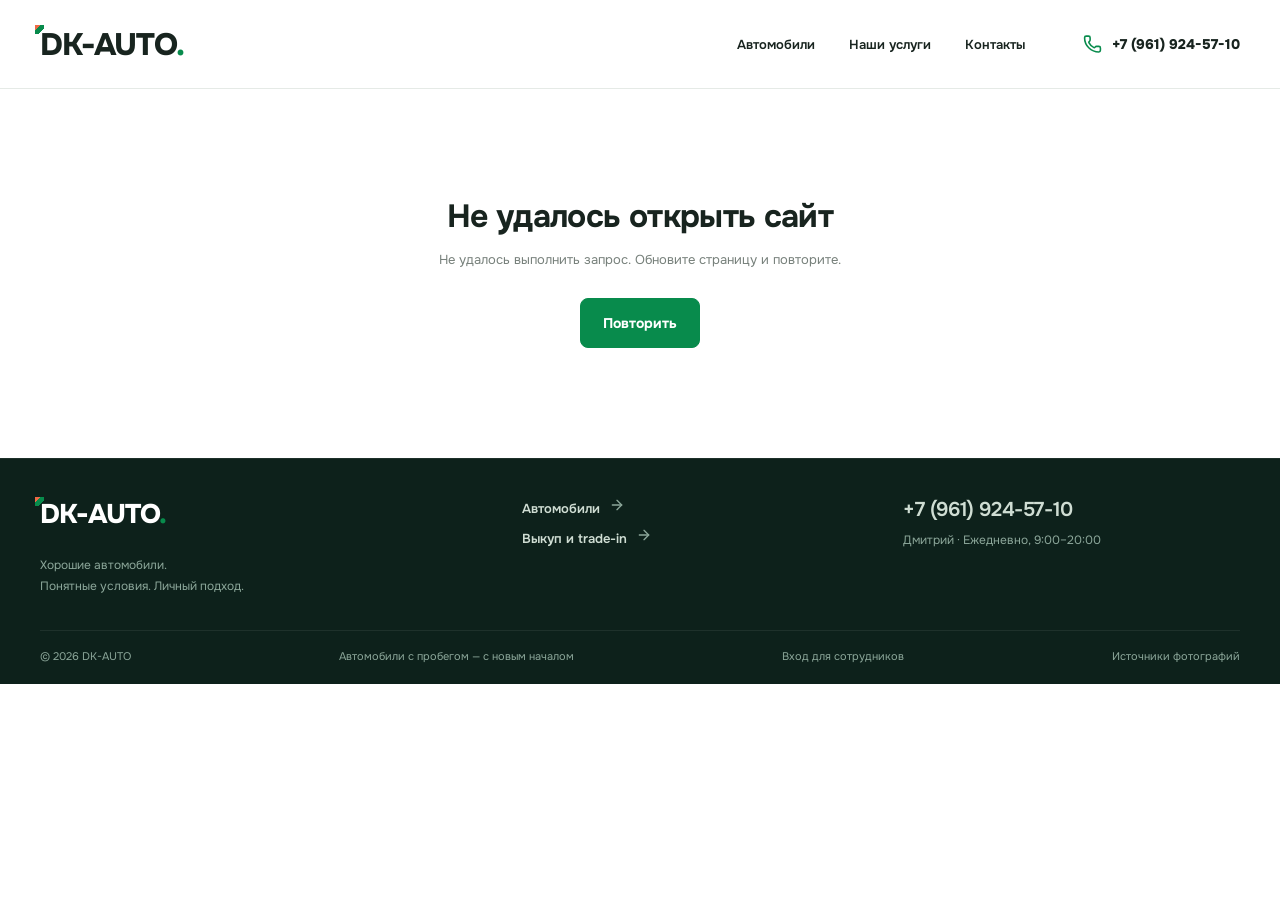
==== commit ababa6f9: "Redesign lower sections and fix gallery, privacy defaults and server QR PDF" ====
--- a/index.html
+++ b/index.html
@@ -23,7 +23,7 @@
   </main>
   
   <script id="page-state" type="application/json">{"unavailable": false}</script>
-  <footer class="footer"><div class="container footer-top"><div><a class="logo" href="/"><span class="logo-mark"></span>DK-AUTO<span class="logo-dot">.</span></a><p>Хорошие автомобили.<br>Понятные условия. Личный подход.</p></div><div><a href="/#catalog">Автомобили <span data-icon="upRight"></span></a><a href="/#services">Выкуп и trade-in <span data-icon="upRight"></span></a></div><div><a class="footer-phone" href="tel:+79619245710">+7 (961) 924-57-10</a><span>Дмитрий · Ежедневно, 9:00–20:00</span></div></div><div class="container footer-bottom"><span>© 2026 DK-AUTO</span><span>Автомобили с пробегом — с новым началом</span><a href="/login/">Вход для сотрудников</a><a href="/credits/">Источники фотографий</a></div></footer>
+  <footer class="footer footer--renewed"><div class="container footer-top"><div><a class="logo" href="/"><span class="logo-mark"></span>DK-AUTO<span class="logo-dot">.</span></a><p>Хорошие автомобили.<br>Понятные условия. Личный подход.</p></div><div><a href="/#catalog">Автомобили <span data-icon="arrow"></span></a><a href="/#services">Выкуп и trade-in <span data-icon="arrow"></span></a></div><div><a class="footer-phone" href="tel:+79619245710">+7 (961) 924-57-10</a><span>Дмитрий · Ежедневно, 9:00–20:00</span></div></div><div class="container footer-bottom"><span>© 2026 DK-AUTO</span><span>Автомобили с пробегом — с новым началом</span><a href="/login/">Вход для сотрудников</a><a href="/credits/">Источники фотографий</a></div></footer>
   <dialog id="lightbox" aria-label="Просмотр фотографий"><button class="lightbox-close icon-button" aria-label="Закрыть"><span data-icon="close"></span></button><button class="lightbox-prev icon-button" aria-label="Предыдущая фотография"><span data-icon="left"></span></button><img alt="Фотография автомобиля"><button class="lightbox-next icon-button" aria-label="Следующая фотография"><span data-icon="arrow"></span></button><span class="lightbox-counter"></span></dialog>
   <div id="toast" role="status"></div>
 </body></html>
--- a/static_css_site.css
+++ b/static_css_site.css
@@ -1,4 +1,5 @@
 @import url("https://fonts.googleapis.com/css2?family=Onest:wght@300;400;500;600;700;800&display=swap");
+@import url("./lower-sections.css");
 :root {
   --green: #088b4c;
   --green-dark: #076a3c;
@@ -1634,7 +1635,7 @@
   inset: 0;
   max-width: 100vw;
   max-height: 100dvh;
-  width: 100vw;
+  width: 100%;
   height: 100dvh;
   background: rgba(10, 18, 13, 0.96);
   border: 0;
@@ -1676,6 +1677,15 @@
   position: absolute;
   right: 15px;
   font-size: 28px;
+}
+#lightbox .lightbox-next,
+#lightbox .lightbox-prev {
+  width: 44px;
+  height: 44px;
+  border-radius: 50%;
+  background: #ffffff18;
+  border: 1px solid #ffffff38;
+  flex-shrink: 0;
 }
 .lightbox-counter {
   position: absolute;
@@ -2663,12 +2673,12 @@
     max-height: calc(100dvh - 120px);
   }
   .lightbox-next {
-    right: 0;
-    width: 33px;
+    right: max(12px, env(safe-area-inset-right));
+    width: 44px;
   }
   .lightbox-prev {
-    left: 0;
-    width: 33px;
+    left: max(12px, env(safe-area-inset-left));
+    width: 44px;
   }
   #toast {
     bottom: 18px;
@@ -3212,3 +3222,19 @@
     width: 100%;
   }
 }
+
+/* One button scale across the public pages, matching the trade-in action. */
+:is(.hero--scene .hero-actions, .filter-panel, .load-more-wrap, .exchange-copy, .conversation-actions, .detail-contact, .mobile-contact-bar, .empty-state) .button {
+  height: auto;
+  min-height: 50px;
+  padding: 14px 22px;
+  font-size: 14px;
+  font-weight: 700;
+  line-height: 20px;
+  border-radius: 8px;
+  gap: 14px;
+}
+:is(.hero--scene .hero-actions, .filter-panel, .load-more-wrap, .exchange-copy, .conversation-actions, .detail-contact, .mobile-contact-bar, .empty-state) .button svg {
+  width: 20px;
+  height: 20px;
+}
